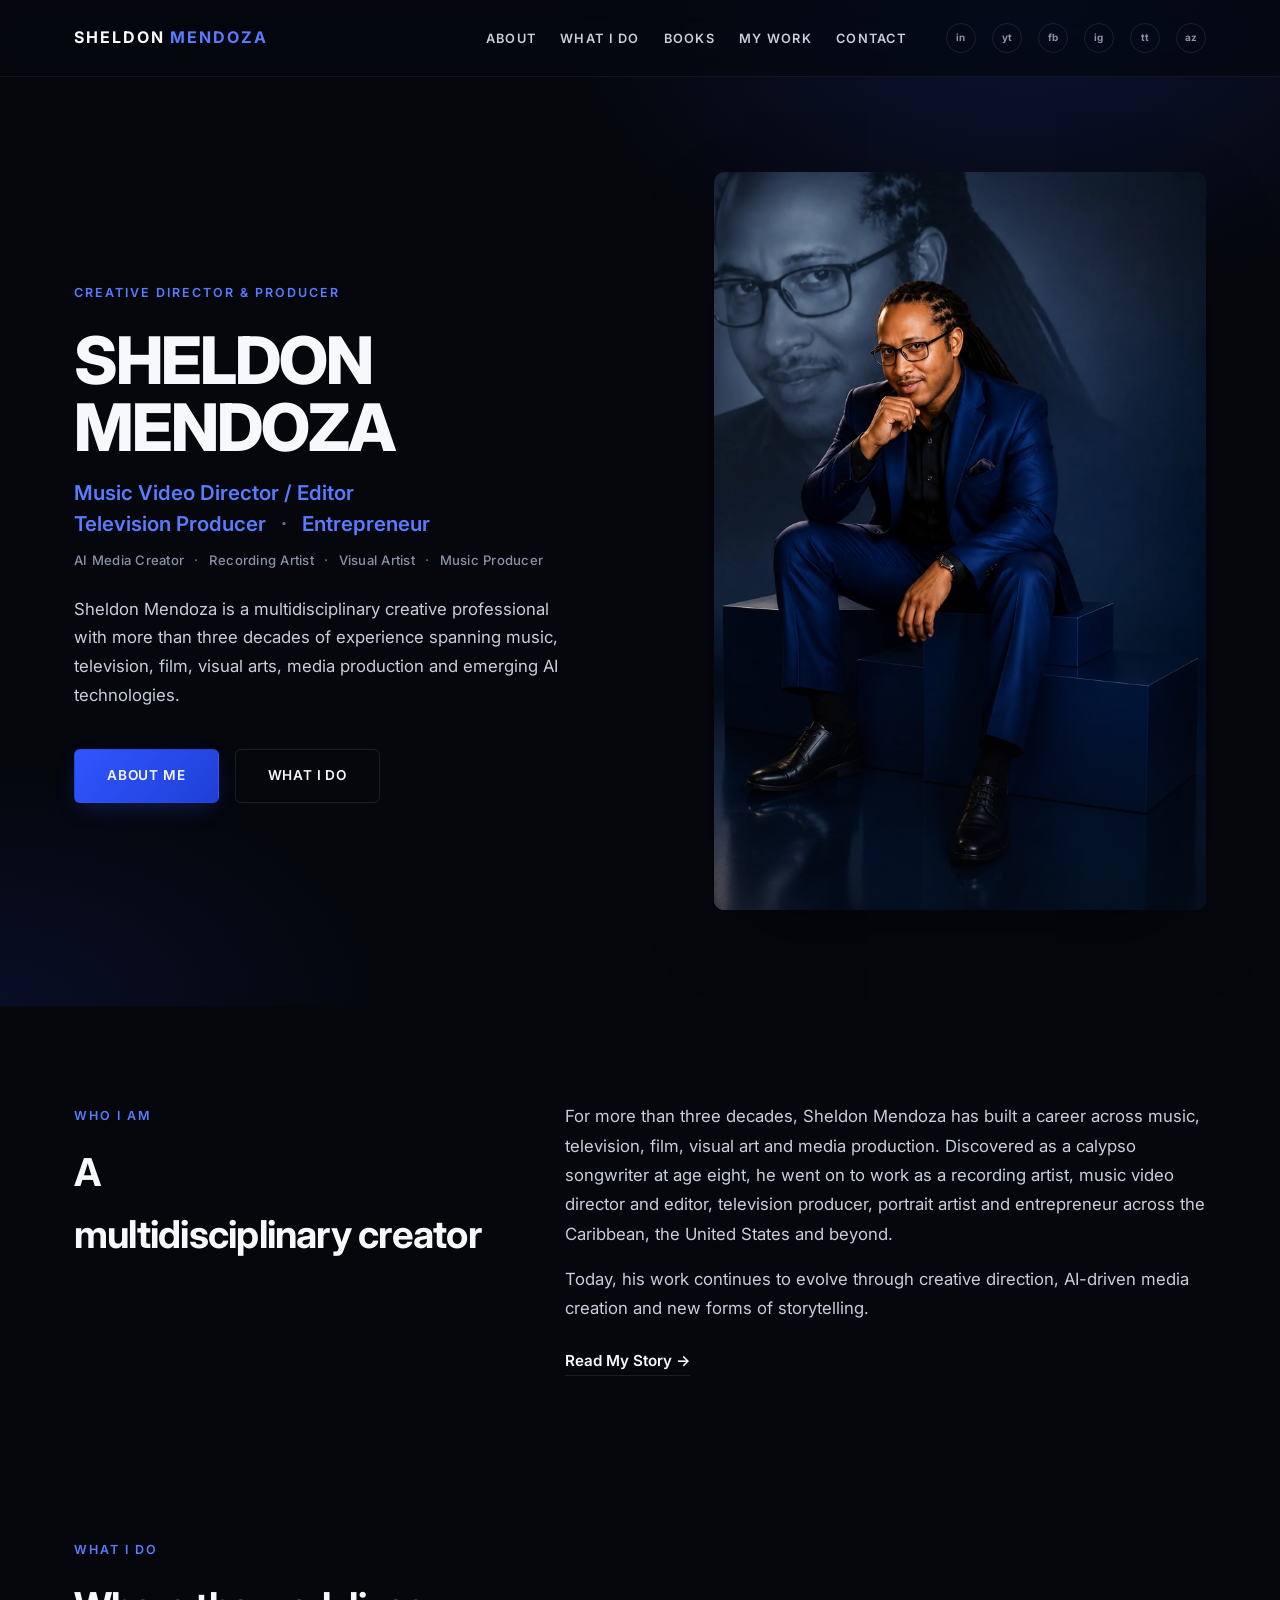
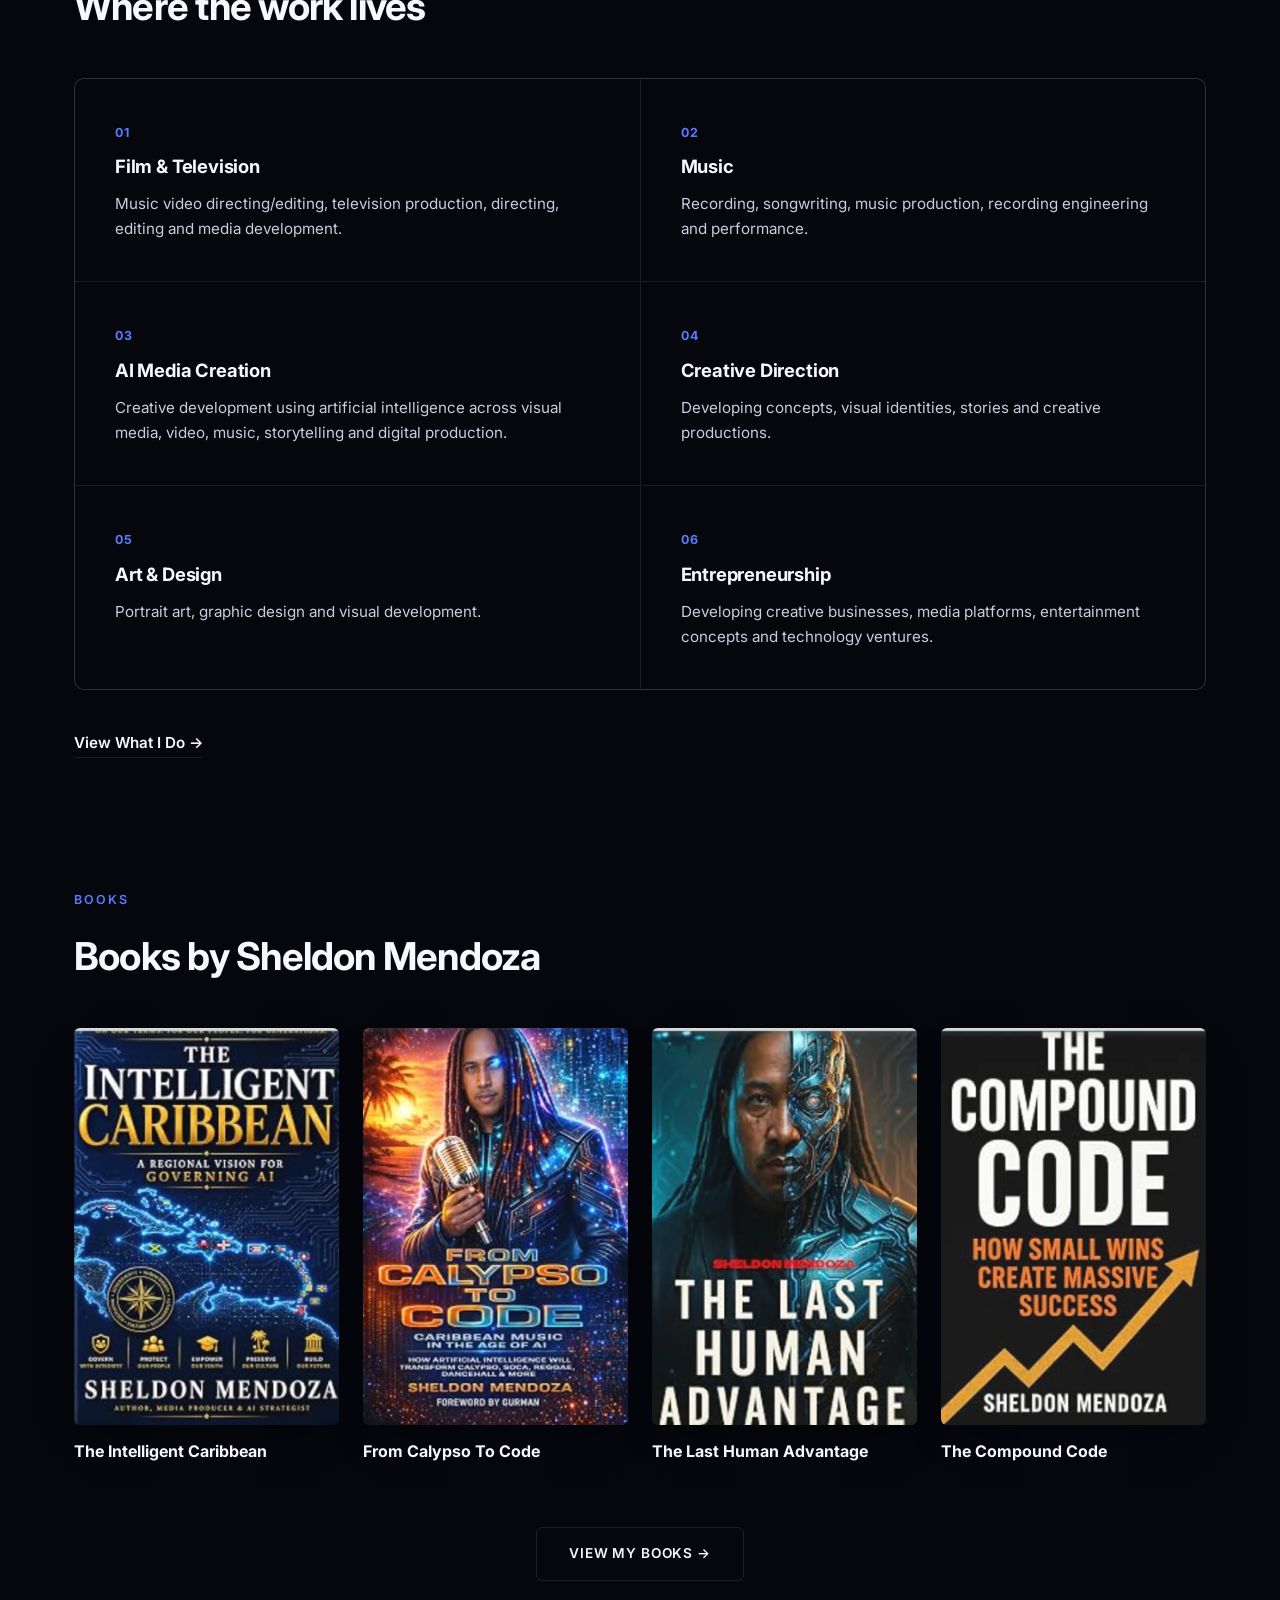
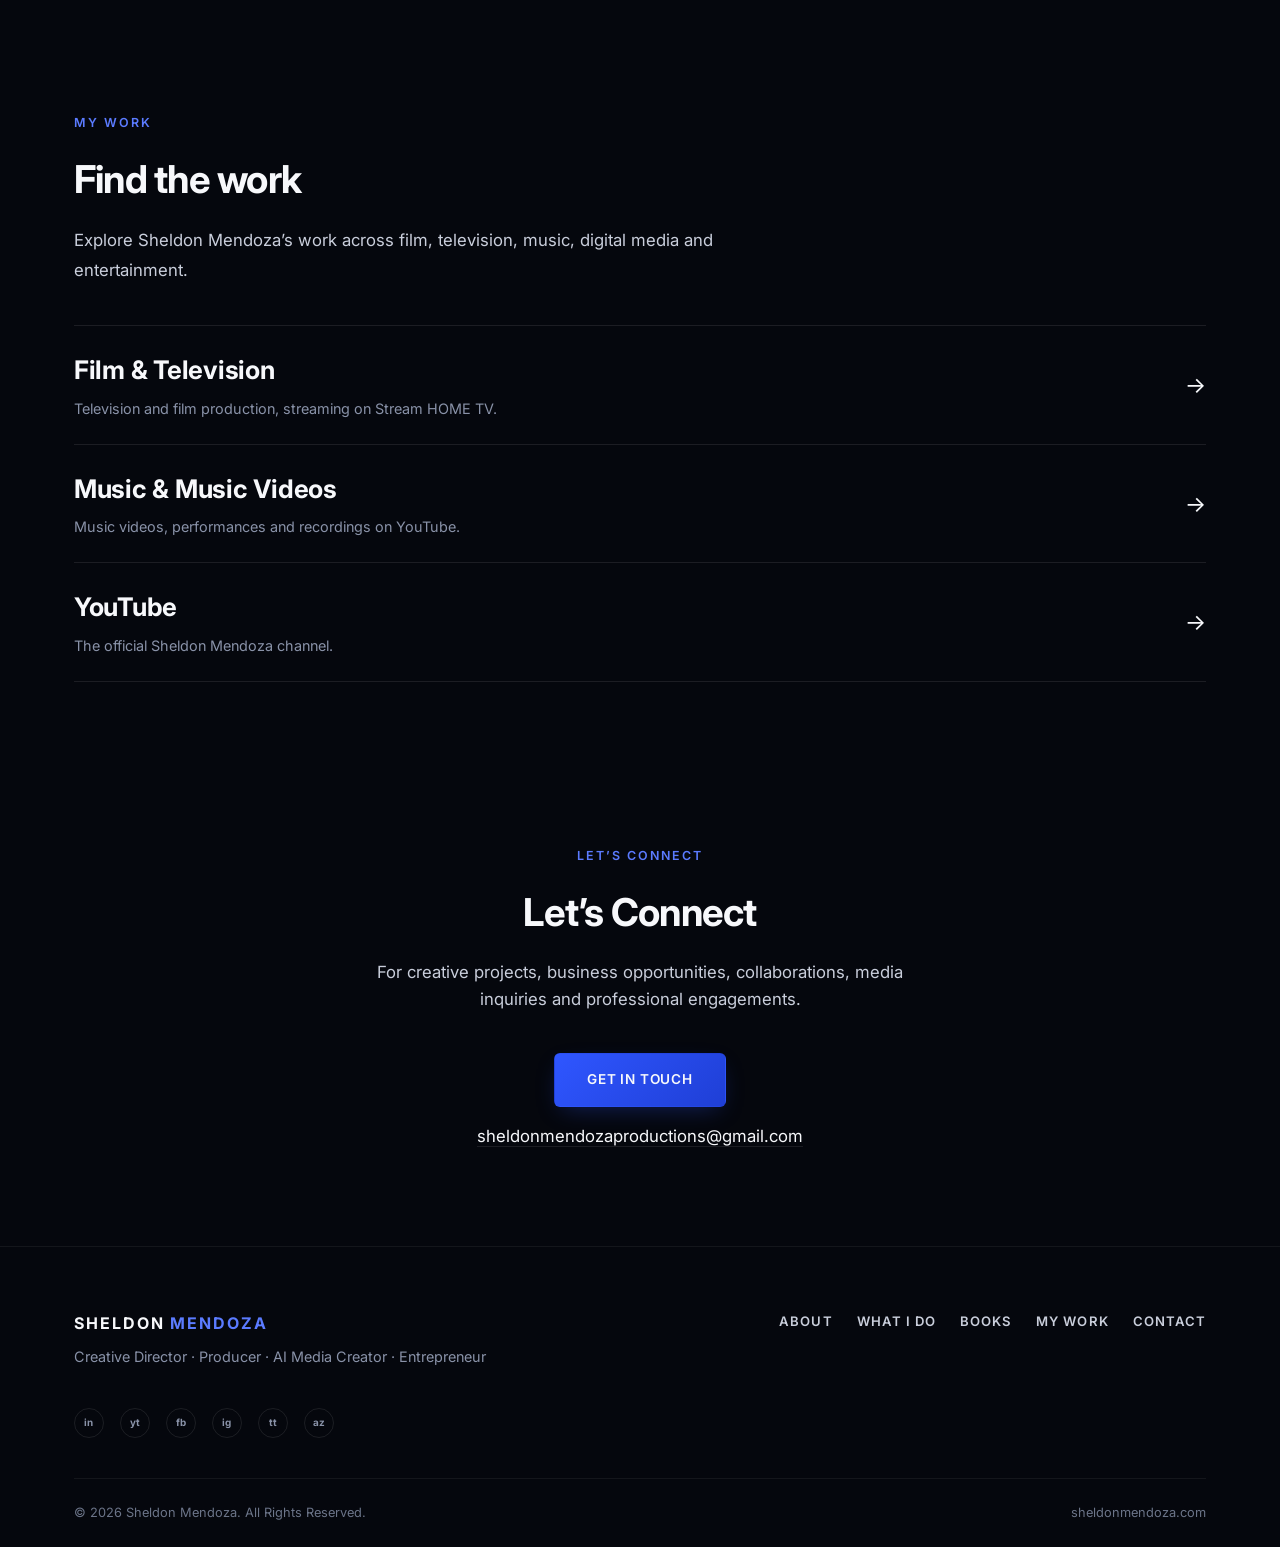
==== index.html @ 184505f9 "Add files via upload" ====
<!DOCTYPE html>
<html lang="en">
<head>
<meta charset="UTF-8">
<meta name="viewport" content="width=device-width, initial-scale=1.0">
<title>Sheldon Mendoza | Creative Director, Producer & AI Media Creator</title>
<meta name="description" content="Sheldon Mendoza is a Trinidadian creative director, producer, music video director/editor, television producer, recording artist, visual artist, entrepreneur and AI media creator.">
<link rel="canonical" href="https://sheldonmendoza.com/">

<!-- Open Graph -->
<meta property="og:type" content="website">
<meta property="og:site_name" content="Sheldon Mendoza">
<meta property="og:title" content="Sheldon Mendoza | Creative Director, Producer & AI Media Creator">
<meta property="og:description" content="Sheldon Mendoza is a Trinidadian creative director, producer, music video director/editor, television producer, recording artist, visual artist, entrepreneur and AI media creator.">
<meta property="og:url" content="https://sheldonmendoza.com/">
<meta property="og:image" content="https://sheldonmendoza.com/images/social-share.jpg">
<meta property="og:image:width" content="1200">
<meta property="og:image:height" content="630">

<!-- Twitter -->
<meta name="twitter:card" content="summary_large_image">
<meta name="twitter:title" content="Sheldon Mendoza | Creative Director, Producer & AI Media Creator">
<meta name="twitter:description" content="Sheldon Mendoza is a Trinidadian creative director, producer, music video director/editor, television producer, recording artist, visual artist, entrepreneur and AI media creator.">
<meta name="twitter:image" content="https://sheldonmendoza.com/images/social-share.jpg">

<!-- Icons -->
<link rel="icon" href="/favicon.ico" sizes="any">
<link rel="icon" type="image/png" sizes="32x32" href="/images/favicon-32.png">
<link rel="icon" type="image/png" sizes="16x16" href="/images/favicon-16.png">
<link rel="apple-touch-icon" sizes="180x180" href="/images/apple-touch-icon.png">
<link rel="manifest" href="/site.webmanifest">
<meta name="theme-color" content="#05070d">

<!-- Fonts -->
<link rel="preconnect" href="https://fonts.googleapis.com">
<link rel="preconnect" href="https://fonts.gstatic.com" crossorigin>
<link href="https://fonts.googleapis.com/css2?family=Inter:wght@400;500;600;700;800&display=swap" rel="stylesheet">

<link rel="stylesheet" href="/css/styles.css">
</head>
<body>

  <a href="#main" class="skip-link">Skip to content</a>
  <header class="site-header">
    <div class="container">
      <a href="/" class="brand">SHELDON <span>MENDOZA</span></a>
      <nav class="main-nav" id="primary-nav" aria-label="Primary">
        <ul class="nav-links"><li><a href="/about/">About</a></li><li><a href="/what-i-do/">What I Do</a></li><li><a href="/books/">Books</a></li><li><a href="/my-work/">My Work</a></li><li><a href="/contact/">Contact</a></li></ul>
        <div class="nav-social" aria-label="Social links"><a href="https://www.linkedin.com/in/sheldon-mendoza-5367085/" class="icon-badge" target="_blank" rel="noopener noreferrer" aria-label="LinkedIn (opens in new tab)">in</a><a href="https://www.youtube.com/sheldonmendoza" class="icon-badge" target="_blank" rel="noopener noreferrer" aria-label="YouTube (opens in new tab)">yt</a><a href="https://www.facebook.com/sheldonmendoza" class="icon-badge" target="_blank" rel="noopener noreferrer" aria-label="Facebook (opens in new tab)">fb</a><a href="https://www.instagram.com/sheldon_mendoza" class="icon-badge" target="_blank" rel="noopener noreferrer" aria-label="Instagram (opens in new tab)">ig</a><a href="https://www.tiktok.com/@1sheldonmendoza" class="icon-badge" target="_blank" rel="noopener noreferrer" aria-label="TikTok (opens in new tab)">tt</a><a href="https://www.amazon.com/author/sheldonmendoza" class="icon-badge" target="_blank" rel="noopener noreferrer" aria-label="Amazon Author Page (opens in new tab)">az</a></div>
      </nav>
      <button class="nav-toggle" aria-label="Toggle menu" aria-expanded="false" aria-controls="primary-nav">
        <span class="bar"></span>
      </button>
    </div>
  </header>

  <main id="main">

    <!-- HERO -->
    <section class="hero">
      <div class="container">
        <div class="hero-copy">
          <span class="section-label">Creative Director &amp; Producer</span>
          <h1 class="hero-name">SHELDON MENDOZA</h1>
          <p class="hero-titles">
            Music Video Director / Editor<br>
            Television Producer <span class="divider-dot">&middot;</span> Entrepreneur
          </p>
          <p class="hero-disciplines">
            AI Media Creator <span class="divider-dot">&middot;</span> Recording Artist <span class="divider-dot">&middot;</span> Visual Artist <span class="divider-dot">&middot;</span> Music Producer
          </p>
          <p class="hero-intro">
            Sheldon Mendoza is a multidisciplinary creative professional with more than three
            decades of experience spanning music, television, film, visual arts, media
            production and emerging AI technologies.
          </p>
          <div class="hero-actions">
            <a href="/about/" class="btn btn-primary">About Me</a>
            <a href="/what-i-do/" class="btn btn-outline">What I Do</a>
          </div>
        </div>
        <div class="hero-portrait">
          <picture>
            <source media="(max-width: 640px)" srcset="/images/hero-mobile.webp" type="image/webp">
            <source media="(max-width: 640px)" srcset="/images/hero-mobile.jpg">
            <source srcset="/images/hero.webp 1000w, /images/hero@2x.webp 1400w" type="image/webp">
            <img
              src="/images/hero.jpg"
              srcset="/images/hero.jpg 1000w, /images/hero@2x.jpg 1400w"
              sizes="(max-width: 980px) 90vw, 45vw"
              alt="Portrait of Sheldon Mendoza in a royal blue suit"
              width="1000" height="1500"
              fetchpriority="high"
            >
          </picture>
        </div>
      </div>
    </section>

    <!-- WHO I AM -->
    <section class="section split-section reveal">
      <div class="container">
        <div class="split-heading">
          <span class="section-label">Who I Am</span>
          <h2 class="section-title">A multidisciplinary&nbsp;creator</h2>
        </div>
        <div class="split-body">
          <p>
            For more than three decades, Sheldon Mendoza has built a career across music,
            television, film, visual art and media production. Discovered as a calypso
            songwriter at age
            eight, he went on to work as a recording artist, music video director and editor,
            television producer, portrait artist and entrepreneur across the Caribbean, the
            United States and beyond.
          </p>
          <p>
            Today, his work continues to evolve through creative direction, AI-driven media
            creation and new forms of storytelling.
          </p>
          <div class="cta-row">
            <a href="/about/" class="text-link">Read My Story &rarr;</a>
          </div>
        </div>
      </div>
    </section>

    <!-- WHAT I DO -->
    <section class="section section--tight reveal">
      <div class="container">
        <span class="section-label">What I Do</span>
        <h2 class="section-title">Where the work lives</h2>
        <div class="discipline-grid">
          <div class="discipline">
            <span class="discipline-index">01</span>
            <h3>Film &amp; Television</h3>
            <p>Music video directing/editing, television production, directing, editing and media development.</p>
          </div>
          <div class="discipline">
            <span class="discipline-index">02</span>
            <h3>Music</h3>
            <p>Recording, songwriting, music production, recording engineering and performance.</p>
          </div>
          <div class="discipline">
            <span class="discipline-index">03</span>
            <h3>AI Media Creation</h3>
            <p>Creative development using artificial intelligence across visual media, video, music, storytelling and digital production.</p>
          </div>
          <div class="discipline">
            <span class="discipline-index">04</span>
            <h3>Creative Direction</h3>
            <p>Developing concepts, visual identities, stories and creative productions.</p>
          </div>
          <div class="discipline">
            <span class="discipline-index">05</span>
            <h3>Art &amp; Design</h3>
            <p>Portrait art, graphic design and visual development.</p>
          </div>
          <div class="discipline">
            <span class="discipline-index">06</span>
            <h3>Entrepreneurship</h3>
            <p>Developing creative businesses, media platforms, entertainment concepts and technology ventures.</p>
          </div>
        </div>
        <div class="section-cta">
          <a href="/what-i-do/" class="text-link">View What I Do &rarr;</a>
        </div>
      </div>
    </section>

    <!-- BOOKS -->
    <section class="section section--tight reveal">
      <div class="container">
        <span class="section-label">Books</span>
        <h2 class="section-title">Books by Sheldon Mendoza</h2>
        <div class="books-grid">
          <div class="book-card">
            <a href="https://www.amazon.com/author/sheldonmendoza" target="_blank" rel="noopener noreferrer" class="book-cover">
              <img
                src="/images/books/intelligent-caribbean.jpg"
                srcset="/images/books/intelligent-caribbean.webp"
                alt="Cover of The Intelligent Caribbean: A Regional Vision for Governing AI by Sheldon Mendoza"
                width="640" height="925" loading="lazy"
              >
            </a>
            <h3>The Intelligent Caribbean</h3>
          </div>
          <div class="book-card">
            <a href="https://www.amazon.com/author/sheldonmendoza" target="_blank" rel="noopener noreferrer" class="book-cover">
              <img
                src="/images/books/calypso-to-code.jpg"
                srcset="/images/books/calypso-to-code.webp"
                alt="Cover of From Calypso To Code: Caribbean Music In The Age Of AI by Sheldon Mendoza"
                width="640" height="925" loading="lazy"
              >
            </a>
            <h3>From Calypso To Code</h3>
          </div>
          <div class="book-card">
            <a href="https://www.amazon.com/author/sheldonmendoza" target="_blank" rel="noopener noreferrer" class="book-cover">
              <img
                src="/images/books/last-human-advantage.jpg"
                srcset="/images/books/last-human-advantage.webp"
                alt="Cover of The Last Human Advantage: Thriving in the AI World by Sheldon Mendoza"
                width="640" height="925" loading="lazy"
              >
            </a>
            <h3>The Last Human Advantage</h3>
          </div>
          <div class="book-card">
            <a href="https://www.amazon.com/author/sheldonmendoza" target="_blank" rel="noopener noreferrer" class="book-cover">
              <img
                src="/images/books/compound-code.jpg"
                srcset="/images/books/compound-code.webp"
                alt="Cover of The Compound Code: How Small Actions Create Unstoppable Momentum by Sheldon Mendoza"
                width="640" height="925" loading="lazy"
              >
            </a>
            <h3>The Compound Code</h3>
          </div>
        </div>
        <div class="books-cta">
          <a href="/books/" class="btn btn-outline">View My Books &rarr;</a>
        </div>
      </div>
    </section>

    <!-- MY WORK -->
    <section class="section section--tight reveal">
      <div class="container">
        <span class="section-label">My Work</span>
        <h2 class="section-title">Find the work</h2>
        <p class="split-body" style="margin-top: var(--space-2); max-width: 60ch; color: var(--white-dim); font-size: 1.05rem; line-height: 1.75;">
          Explore Sheldon Mendoza&rsquo;s work across film, television, music, digital media and entertainment.
        </p>
        <div class="work-links">
          <a class="work-link" href="https://www.streamhometv.com" target="_blank" rel="noopener noreferrer">
            <span>
              <span class="label">Film &amp; Television</span>
              <span class="desc">Television and film production, streaming on Stream HOME TV.</span>
            </span>
            <span class="arrow" aria-hidden="true">&rarr;</span>
          </a>
          <a class="work-link" href="https://www.youtube.com/sheldonmendoza" target="_blank" rel="noopener noreferrer">
            <span>
              <span class="label">Music &amp; Music Videos</span>
              <span class="desc">Music videos, performances and recordings on YouTube.</span>
            </span>
            <span class="arrow" aria-hidden="true">&rarr;</span>
          </a>
          <a class="work-link" href="https://www.youtube.com/sheldonmendoza" target="_blank" rel="noopener noreferrer">
            <span>
              <span class="label">YouTube</span>
              <span class="desc">The official Sheldon Mendoza channel.</span>
            </span>
            <span class="arrow" aria-hidden="true">&rarr;</span>
          </a>
        </div>
      </div>
    </section>

    <!-- CONTACT -->
    <section class="section contact-section reveal">
      <div class="container">
        <span class="section-label">Let&rsquo;s Connect</span>
        <h2 class="section-title">Let&rsquo;s Connect</h2>
        <p>
          For creative projects, business opportunities, collaborations, media inquiries and
          professional engagements.
        </p>
        <div class="hero-actions">
          <a href="/contact/" class="btn btn-primary">Get In Touch</a>
        </div>
        <p class="contact-email">
          <a href="mailto:sheldonmendozaproductions@gmail.com">sheldonmendozaproductions@gmail.com</a>
        </p>
      </div>
    </section>

  </main>

  <footer class="site-footer">
    <div class="container">
      <div class="footer-top">
        <div class="footer-brand">
          <a href="/" class="brand">SHELDON <span>MENDOZA</span></a>
          <p class="tagline">Creative Director &middot; Producer &middot; AI Media Creator &middot; Entrepreneur</p>
        </div>
        <nav class="footer-nav" aria-label="Footer">
          <a href="/about/">About</a><a href="/what-i-do/">What I Do</a><a href="/books/">Books</a><a href="/my-work/">My Work</a><a href="/contact/">Contact</a>
        </nav>
        <div class="footer-social" aria-label="Social links"><a href="https://www.linkedin.com/in/sheldon-mendoza-5367085/" class="icon-badge" target="_blank" rel="noopener noreferrer" aria-label="LinkedIn (opens in new tab)">in</a><a href="https://www.youtube.com/sheldonmendoza" class="icon-badge" target="_blank" rel="noopener noreferrer" aria-label="YouTube (opens in new tab)">yt</a><a href="https://www.facebook.com/sheldonmendoza" class="icon-badge" target="_blank" rel="noopener noreferrer" aria-label="Facebook (opens in new tab)">fb</a><a href="https://www.instagram.com/sheldon_mendoza" class="icon-badge" target="_blank" rel="noopener noreferrer" aria-label="Instagram (opens in new tab)">ig</a><a href="https://www.tiktok.com/@1sheldonmendoza" class="icon-badge" target="_blank" rel="noopener noreferrer" aria-label="TikTok (opens in new tab)">tt</a><a href="https://www.amazon.com/author/sheldonmendoza" class="icon-badge" target="_blank" rel="noopener noreferrer" aria-label="Amazon Author Page (opens in new tab)">az</a></div>
      </div>
      <div class="footer-bottom">
        <p>&copy; 2026 Sheldon Mendoza. All Rights Reserved.</p>
        <p>sheldonmendoza.com</p>
      </div>
    </div>
  </footer>
  <script src="/js/main.js" defer></script>

</body>
</html>
---- css/styles.css ----
/* =========================================================================
   Sheldon Mendoza — Personal Corporate Site
   Design system: deep navy / royal blue / black / white, editorial type
   ========================================================================= */

:root {
  /* Palette */
  --navy-950: #05070d;
  --navy-900: #070b16;
  --navy-800: #0b1120;
  --navy-700: #10182c;
  --navy-600: #182238;
  --blue-600: #1f3fd6;
  --blue-500: #2f56ff;
  --blue-400: #5b7bff;
  --blue-glow: rgba(47, 86, 255, 0.35);
  --white: #f7f8fb;
  --white-dim: #c9cedb;
  --gray-400: #8992a8;
  --gray-500: #6b7488;
  --gray-700: #3a4256;
  --black: #000000;
  --border-soft: rgba(255, 255, 255, 0.09);
  --border-softer: rgba(255, 255, 255, 0.06);

  /* Type */
  --font-sans: "Inter", -apple-system, BlinkMacSystemFont, "Segoe UI", Helvetica, Arial, sans-serif;

  /* Spacing scale */
  --space-1: 0.5rem;
  --space-2: 1rem;
  --space-3: 1.5rem;
  --space-4: 2.5rem;
  --space-5: 4rem;
  --space-6: 6rem;
  --space-7: 9rem;

  /* Layout */
  --container-max: 1180px;
  --radius-sm: 6px;
  --radius-md: 10px;
  --ease: cubic-bezier(0.16, 1, 0.3, 1);
}

/* ---------- Reset ---------- */
*,
*::before,
*::after {
  box-sizing: border-box;
}

html {
  scroll-behavior: smooth;
}

body {
  margin: 0;
  background: var(--navy-950);
  color: var(--white);
  font-family: var(--font-sans);
  font-size: 16px;
  line-height: 1.6;
  -webkit-font-smoothing: antialiased;
  -moz-osx-font-smoothing: grayscale;
}

img {
  max-width: 100%;
  display: block;
}

a {
  color: inherit;
  text-decoration: none;
}

ul {
  margin: 0;
  padding: 0;
  list-style: none;
}

h1, h2, h3, h4, p {
  margin: 0;
}

button {
  font-family: inherit;
}

::selection {
  background: var(--blue-500);
  color: var(--white);
}

/* Respect reduced motion */
@media (prefers-reduced-motion: reduce) {
  html { scroll-behavior: auto; }
  *, *::before, *::after {
    animation-duration: 0.001ms !important;
    animation-iteration-count: 1 !important;
    transition-duration: 0.001ms !important;
  }
}

/* ---------- Accessibility ---------- */
.skip-link {
  position: absolute;
  left: -9999px;
  top: 0;
  background: var(--blue-500);
  color: var(--white);
  padding: 0.75rem 1.25rem;
  z-index: 1000;
  border-radius: var(--radius-sm);
}

.skip-link:focus {
  left: var(--space-2);
  top: var(--space-2);
}

a:focus-visible,
button:focus-visible,
input:focus-visible,
textarea:focus-visible {
  outline: 2px solid var(--blue-400);
  outline-offset: 3px;
  border-radius: 4px;
}

.visually-hidden {
  position: absolute;
  width: 1px;
  height: 1px;
  overflow: hidden;
  clip: rect(0 0 0 0);
  white-space: nowrap;
}

/* ---------- Layout helpers ---------- */
.container {
  width: 100%;
  max-width: var(--container-max);
  margin: 0 auto;
  padding: 0 var(--space-3);
}

.section {
  padding: var(--space-6) 0;
}

.section--tight {
  padding: var(--space-5) 0;
}

.section-label {
  display: inline-block;
  font-size: 0.78rem;
  font-weight: 600;
  letter-spacing: 0.16em;
  text-transform: uppercase;
  color: var(--blue-400);
  margin-bottom: var(--space-2);
}

.section-title {
  font-size: clamp(1.75rem, 3vw, 2.5rem);
  font-weight: 700;
  letter-spacing: -0.02em;
  color: var(--white);
}

.eyebrow-divider {
  display: flex;
  align-items: center;
  gap: var(--space-2);
}

.eyebrow-divider::after {
  content: "";
  flex: 1;
  height: 1px;
  background: var(--border-soft);
}

/* ---------- Buttons ---------- */
.btn {
  display: inline-flex;
  align-items: center;
  justify-content: center;
  gap: 0.5rem;
  padding: 0.95rem 2rem;
  font-size: 0.85rem;
  font-weight: 600;
  letter-spacing: 0.06em;
  text-transform: uppercase;
  border-radius: var(--radius-sm);
  border: 1px solid transparent;
  cursor: pointer;
  transition: transform 0.35s var(--ease), background 0.3s var(--ease), border-color 0.3s var(--ease), box-shadow 0.3s var(--ease), color 0.3s var(--ease);
  white-space: nowrap;
}

.btn-primary {
  background: linear-gradient(135deg, var(--blue-500), var(--blue-600));
  color: var(--white);
  box-shadow: 0 8px 24px -8px var(--blue-glow);
}

.btn-primary:hover {
  transform: translateY(-2px);
  box-shadow: 0 12px 32px -8px var(--blue-glow);
}

.btn-outline {
  background: transparent;
  color: var(--white);
  border-color: var(--border-soft);
}

.btn-outline:hover {
  border-color: var(--blue-400);
  background: rgba(47, 86, 255, 0.08);
  transform: translateY(-2px);
}

.text-link {
  display: inline-flex;
  align-items: center;
  gap: 0.4em;
  font-weight: 600;
  font-size: 0.95rem;
  color: var(--white);
  border-bottom: 1px solid var(--border-soft);
  padding-bottom: 2px;
  transition: color 0.25s var(--ease), border-color 0.25s var(--ease), gap 0.25s var(--ease);
}

.text-link:hover {
  color: var(--blue-400);
  border-color: var(--blue-400);
  gap: 0.65em;
}

.hero-actions,
.button-row {
  display: flex;
  flex-wrap: wrap;
  gap: var(--space-2);
}

/* ---------- Header / Nav ---------- */
.site-header {
  position: fixed;
  top: 0;
  left: 0;
  right: 0;
  z-index: 500;
  background: rgba(5, 7, 13, 0.72);
  backdrop-filter: blur(14px) saturate(140%);
  -webkit-backdrop-filter: blur(14px) saturate(140%);
  border-bottom: 1px solid var(--border-softer);
}

.site-header .container {
  display: flex;
  align-items: center;
  justify-content: space-between;
  height: 76px;
}

.brand {
  font-size: 1rem;
  font-weight: 700;
  letter-spacing: 0.12em;
  text-transform: uppercase;
  color: var(--white);
}

.brand span {
  color: var(--blue-400);
}

.main-nav {
  display: flex;
  align-items: center;
  gap: var(--space-4);
}

.nav-links {
  display: flex;
  gap: var(--space-3);
}

.nav-links a {
  font-size: 0.8rem;
  font-weight: 600;
  letter-spacing: 0.1em;
  text-transform: uppercase;
  color: var(--white-dim);
  position: relative;
  padding: 0.4rem 0;
  transition: color 0.25s var(--ease);
}

.nav-links a::after {
  content: "";
  position: absolute;
  left: 0;
  bottom: -2px;
  width: 0;
  height: 1px;
  background: var(--blue-400);
  transition: width 0.3s var(--ease);
}

.nav-links a:hover,
.nav-links a[aria-current="page"] {
  color: var(--white);
}

.nav-links a:hover::after,
.nav-links a[aria-current="page"]::after {
  width: 100%;
}

.nav-social {
  display: flex;
  align-items: center;
  gap: var(--space-2);
}

.nav-social a {
  color: var(--gray-400);
  transition: color 0.25s var(--ease);
}

.nav-social a:hover {
  color: var(--blue-400);
}

.nav-social svg {
  width: 16px;
  height: 16px;
  display: block;
}

/* Monogram social badges (used in header + footer) */
.icon-badge {
  display: inline-flex;
  align-items: center;
  justify-content: center;
  width: 30px;
  height: 30px;
  border: 1px solid var(--border-soft);
  border-radius: 999px;
  font-size: 0.62rem;
  font-weight: 700;
  letter-spacing: 0.02em;
  color: var(--gray-400);
  transition: color 0.25s var(--ease), border-color 0.25s var(--ease), background 0.25s var(--ease);
}

.icon-badge:hover {
  color: var(--white);
  border-color: var(--blue-400);
  background: rgba(47, 86, 255, 0.1);
}

.nav-toggle {
  display: none;
  background: none;
  border: none;
  color: var(--white);
  width: 40px;
  height: 40px;
  align-items: center;
  justify-content: center;
  cursor: pointer;
}

.nav-toggle .bar {
  display: block;
  width: 22px;
  height: 2px;
  background: var(--white);
  position: relative;
  transition: background 0.2s var(--ease);
}

.nav-toggle .bar::before,
.nav-toggle .bar::after {
  content: "";
  position: absolute;
  left: 0;
  width: 22px;
  height: 2px;
  background: var(--white);
  transition: transform 0.3s var(--ease), top 0.3s var(--ease);
}

.nav-toggle .bar::before { top: -7px; }
.nav-toggle .bar::after { top: 7px; }

.nav-toggle[aria-expanded="true"] .bar {
  background: transparent;
}

.nav-toggle[aria-expanded="true"] .bar::before {
  top: 0;
  transform: rotate(45deg);
}

.nav-toggle[aria-expanded="true"] .bar::after {
  top: 0;
  transform: rotate(-45deg);
}

/* ---------- Hero ---------- */
.hero {
  position: relative;
  padding-top: calc(76px + var(--space-6));
  padding-bottom: var(--space-6);
  overflow: hidden;
}

.hero::before {
  content: "";
  position: absolute;
  inset: 0;
  background:
    radial-gradient(ellipse 60% 50% at 80% 0%, rgba(47, 86, 255, 0.16), transparent 60%),
    radial-gradient(ellipse 50% 40% at 0% 100%, rgba(31, 63, 214, 0.12), transparent 60%);
  pointer-events: none;
  z-index: 0;
}

.hero .container {
  position: relative;
  z-index: 1;
  display: grid;
  grid-template-columns: 1.05fr 0.95fr;
  gap: var(--space-6);
  align-items: center;
}

.hero-copy .section-label {
  margin-bottom: var(--space-3);
}

.hero-name {
  font-size: clamp(2.4rem, 5.2vw, 4.1rem);
  font-weight: 800;
  letter-spacing: -0.03em;
  line-height: 1.03;
  color: var(--white);
}

.hero-titles {
  margin-top: var(--space-2);
  font-size: clamp(1.05rem, 1.6vw, 1.3rem);
  color: var(--blue-400);
  font-weight: 600;
  line-height: 1.5;
}

.hero-titles .divider-dot {
  color: var(--gray-500);
  margin: 0 0.5em;
}

.hero-disciplines {
  margin-top: 0.65rem;
  font-size: 0.82rem;
  font-weight: 500;
  letter-spacing: 0.02em;
  color: var(--gray-400);
  line-height: 1.6;
}

.hero-disciplines .divider-dot {
  color: var(--gray-500);
  margin: 0 0.45em;
}

.hero-intro {
  margin-top: var(--space-3);
  max-width: 46ch;
  font-size: 1.05rem;
  color: var(--white-dim);
  line-height: 1.7;
}

.hero-actions {
  margin-top: var(--space-4);
}

.hero-portrait {
  position: relative;
  border-radius: var(--radius-md);
  overflow: hidden;
  aspect-ratio: 2 / 3;
  background: var(--navy-800);
  box-shadow: 0 30px 80px -30px rgba(0, 0, 0, 0.7);
}

.hero-portrait img {
  width: 100%;
  height: 100%;
  object-fit: cover;
}

.hero-portrait::after {
  content: "";
  position: absolute;
  inset: 0;
  background: linear-gradient(180deg, transparent 60%, rgba(5, 7, 13, 0.55) 100%);
  pointer-events: none;
}

/* ---------- Who I Am / generic split section ---------- */
.split-section .container {
  display: grid;
  grid-template-columns: 0.4fr 0.6fr;
  gap: var(--space-5);
}

.split-section .split-body p + p {
  margin-top: var(--space-2);
}

.split-body p {
  color: var(--white-dim);
  font-size: 1.05rem;
  line-height: 1.75;
  max-width: 62ch;
}

.split-section .cta-row {
  margin-top: var(--space-3);
}

/* ---------- What I Do (home teaser + full page) ---------- */
.discipline-grid {
  margin-top: var(--space-4);
  display: grid;
  grid-template-columns: repeat(2, 1fr);
  gap: 1px;
  background: var(--border-soft);
  border: 1px solid var(--border-soft);
  border-radius: var(--radius-md);
  overflow: hidden;
}

.discipline {
  background: var(--navy-950);
  padding: var(--space-4);
  transition: background 0.3s var(--ease);
}

.discipline:hover {
  background: var(--navy-900);
}

.discipline-index {
  font-size: 0.78rem;
  font-weight: 700;
  letter-spacing: 0.1em;
  color: var(--blue-400);
}

.discipline h3 {
  margin-top: var(--space-1);
  font-size: 1.15rem;
  font-weight: 700;
  letter-spacing: -0.01em;
  color: var(--white);
}

.discipline p {
  margin-top: 0.6rem;
  color: var(--white-dim);
  font-size: 0.95rem;
  line-height: 1.65;
}

.section-cta {
  margin-top: var(--space-4);
}

/* ---------- Books ---------- */
.books-grid {
  margin-top: var(--space-4);
  display: grid;
  grid-template-columns: repeat(4, 1fr);
  gap: var(--space-3);
}

.book-card {
  display: flex;
  flex-direction: column;
}

.book-cover {
  border-radius: var(--radius-sm);
  overflow: hidden;
  aspect-ratio: 2 / 3;
  background: var(--navy-800);
  box-shadow: 0 18px 40px -18px rgba(0, 0, 0, 0.6);
  transition: transform 0.4s var(--ease), box-shadow 0.4s var(--ease);
}

.book-card:hover .book-cover {
  transform: translateY(-4px);
  box-shadow: 0 24px 50px -18px rgba(0, 0, 0, 0.7);
}

.book-cover img {
  width: 100%;
  height: 100%;
  object-fit: cover;
}

.book-card h3 {
  margin-top: var(--space-2);
  font-size: 1rem;
  font-weight: 700;
  color: var(--white);
  line-height: 1.35;
}

.book-card p {
  margin-top: 0.4rem;
  font-size: 0.88rem;
  color: var(--white-dim);
  line-height: 1.6;
}

.book-card .text-link {
  margin-top: var(--space-2);
  font-size: 0.85rem;
}

.books-cta {
  margin-top: var(--space-5);
  text-align: center;
}

/* ---------- My Work directory ---------- */
.work-links {
  margin-top: var(--space-4);
  border-top: 1px solid var(--border-soft);
}

.work-link {
  display: flex;
  align-items: center;
  justify-content: space-between;
  padding: var(--space-3) 0;
  border-bottom: 1px solid var(--border-soft);
  transition: padding-left 0.3s var(--ease), color 0.3s var(--ease);
}

.work-link:hover {
  padding-left: var(--space-2);
  color: var(--blue-400);
}

.work-link .label {
  font-size: clamp(1.1rem, 2.4vw, 1.6rem);
  font-weight: 700;
  letter-spacing: -0.01em;
}

.work-link .arrow {
  font-size: 1.4rem;
  transition: transform 0.3s var(--ease);
}

.work-link:hover .arrow {
  transform: translateX(6px);
}

.work-link .desc {
  display: block;
  margin-top: 0.35rem;
  font-size: 0.9rem;
  color: var(--gray-400);
  font-weight: 400;
}

/* ---------- Contact ---------- */
.contact-section {
  text-align: center;
  position: relative;
}

.contact-section .container {
  max-width: 720px;
}

.contact-section p {
  margin: var(--space-2) auto 0;
  color: var(--white-dim);
  font-size: 1.05rem;
  max-width: 52ch;
}

.contact-section .hero-actions {
  justify-content: center;
  margin-top: var(--space-4);
}

.contact-email {
  margin-top: var(--space-3);
  font-size: 0.95rem;
  color: var(--gray-400);
}

.contact-email a {
  color: var(--white);
  border-bottom: 1px solid var(--border-soft);
}

.contact-email a:hover {
  color: var(--blue-400);
  border-color: var(--blue-400);
}

/* Dedicated contact page */
.contact-page .contact-methods {
  margin-top: var(--space-5);
  display: grid;
  grid-template-columns: repeat(2, 1fr);
  gap: var(--space-3);
  text-align: left;
}

.contact-method {
  border: 1px solid var(--border-soft);
  border-radius: var(--radius-md);
  padding: var(--space-3);
}

.contact-method h3 {
  font-size: 0.78rem;
  font-weight: 700;
  letter-spacing: 0.12em;
  text-transform: uppercase;
  color: var(--blue-400);
}

.contact-method .value {
  display: block;
  margin-top: var(--space-1);
  font-size: 1.05rem;
  font-weight: 600;
  color: var(--white);
}

.contact-method .value:hover {
  color: var(--blue-400);
}

.social-grid {
  margin-top: var(--space-5);
  display: flex;
  flex-wrap: wrap;
  gap: var(--space-2);
  justify-content: center;
}

.social-pill {
  display: inline-flex;
  align-items: center;
  gap: 0.55rem;
  padding: 0.65rem 1.1rem;
  border: 1px solid var(--border-soft);
  border-radius: 999px;
  font-size: 0.85rem;
  font-weight: 600;
  color: var(--white-dim);
  transition: color 0.25s var(--ease), border-color 0.25s var(--ease);
}

.social-pill:hover {
  color: var(--white);
  border-color: var(--blue-400);
}

.social-pill svg {
  width: 15px;
  height: 15px;
}

/* ---------- Page hero (interior pages) ---------- */
.page-hero {
  padding-top: calc(76px + var(--space-5));
  padding-bottom: var(--space-4);
  border-bottom: 1px solid var(--border-softer);
}

.page-hero .section-label {
  margin-bottom: var(--space-2);
}

.page-hero h1 {
  font-size: clamp(2.1rem, 4.4vw, 3.2rem);
  font-weight: 800;
  letter-spacing: -0.02em;
}

.page-hero .lede {
  margin-top: var(--space-3);
  max-width: 58ch;
  color: var(--white-dim);
  font-size: 1.1rem;
  line-height: 1.7;
}

/* ---------- About page ---------- */
.about-layout {
  display: grid;
  grid-template-columns: 0.36fr 0.64fr;
  gap: var(--space-6);
  align-items: start;
}

.about-portrait {
  position: sticky;
  top: calc(76px + var(--space-3));
  border-radius: var(--radius-md);
  overflow: hidden;
  box-shadow: 0 30px 80px -30px rgba(0, 0, 0, 0.7);
}

.about-portrait img {
  width: 100%;
  display: block;
}

.bio-block {
  padding-bottom: var(--space-5);
  border-bottom: 1px solid var(--border-softer);
}

.bio-block:last-child {
  border-bottom: none;
  padding-bottom: 0;
}

.bio-block + .bio-block {
  margin-top: var(--space-5);
}

.bio-block h2 {
  font-size: 1.5rem;
  font-weight: 700;
  letter-spacing: -0.01em;
  color: var(--white);
}

.bio-block .kicker {
  display: block;
  font-size: 0.75rem;
  font-weight: 700;
  letter-spacing: 0.14em;
  text-transform: uppercase;
  color: var(--blue-400);
  margin-bottom: 0.5rem;
}

.bio-block p {
  margin-top: var(--space-2);
  color: var(--white-dim);
  font-size: 1.03rem;
  line-height: 1.8;
}

.bio-block p:first-of-type {
  margin-top: var(--space-3);
}

/* ---------- What I Do full page ---------- */
.services-list {
  margin-top: var(--space-5);
  display: grid;
  gap: 1px;
  background: var(--border-soft);
  border: 1px solid var(--border-soft);
  border-radius: var(--radius-md);
  overflow: hidden;
}

.service-row {
  background: var(--navy-950);
  padding: var(--space-4);
  display: grid;
  grid-template-columns: 90px 1fr;
  gap: var(--space-3);
  align-items: baseline;
  transition: background 0.3s var(--ease);
}

.service-row:hover {
  background: var(--navy-900);
}

.service-num {
  font-size: 1.4rem;
  font-weight: 800;
  color: var(--blue-600);
  letter-spacing: -0.02em;
}

.service-row h2 {
  font-size: 1.3rem;
  font-weight: 700;
  color: var(--white);
}

.service-row p {
  margin-top: 0.6rem;
  color: var(--white-dim);
  font-size: 1rem;
  line-height: 1.7;
  max-width: 60ch;
}

/* ---------- Footer ---------- */
.site-footer {
  border-top: 1px solid var(--border-softer);
  padding: var(--space-5) 0 var(--space-3);
}

.footer-top {
  display: flex;
  justify-content: space-between;
  align-items: flex-start;
  flex-wrap: wrap;
  gap: var(--space-4);
  padding-bottom: var(--space-4);
}

.footer-brand .brand {
  display: block;
}

.footer-brand .tagline {
  margin-top: var(--space-1);
  color: var(--gray-400);
  font-size: 0.9rem;
}

.footer-nav {
  display: flex;
  flex-wrap: wrap;
  gap: var(--space-3);
}

.footer-nav a {
  font-size: 0.82rem;
  font-weight: 600;
  letter-spacing: 0.08em;
  text-transform: uppercase;
  color: var(--white-dim);
  transition: color 0.25s var(--ease);
}

.footer-nav a:hover {
  color: var(--blue-400);
}

.footer-social {
  display: flex;
  gap: var(--space-2);
}

.footer-social a {
  color: var(--gray-400);
  transition: color 0.25s var(--ease);
}

.footer-social a:hover {
  color: var(--blue-400);
}

.footer-social svg {
  width: 16px;
  height: 16px;
}

.footer-bottom {
  display: flex;
  justify-content: space-between;
  align-items: center;
  flex-wrap: wrap;
  gap: var(--space-2);
  padding-top: var(--space-3);
  border-top: 1px solid var(--border-softer);
  font-size: 0.8rem;
  color: var(--gray-500);
}

/* ---------- Scroll reveal ---------- */
.reveal {
  opacity: 0;
  transform: translateY(16px);
  transition: opacity 0.7s var(--ease), transform 0.7s var(--ease);
}

.reveal.is-visible {
  opacity: 1;
  transform: translateY(0);
}

/* ---------- 404 ---------- */
.not-found {
  min-height: 100vh;
  display: flex;
  align-items: center;
  justify-content: center;
  text-align: center;
  padding: var(--space-6) var(--space-3);
}

.not-found .code {
  font-size: 5rem;
  font-weight: 800;
  color: var(--blue-500);
  line-height: 1;
}

.not-found p {
  margin-top: var(--space-2);
  color: var(--white-dim);
}

.not-found .btn {
  margin-top: var(--space-4);
}

/* ---------- Responsive ---------- */
@media (max-width: 980px) {
  .hero .container {
    grid-template-columns: 1fr;
    gap: var(--space-5);
  }

  .hero-portrait {
    max-width: 440px;
    margin: 0 auto;
    order: -1;
  }

  .split-section .container {
    grid-template-columns: 1fr;
    gap: var(--space-3);
  }

  .discipline-grid {
    grid-template-columns: 1fr;
  }

  .books-grid {
    grid-template-columns: repeat(2, 1fr);
  }

  .about-layout {
    grid-template-columns: 1fr;
  }

  .about-portrait {
    position: static;
    max-width: 420px;
    margin: 0 auto;
  }

  .service-row {
    grid-template-columns: 1fr;
    gap: var(--space-1);
  }

  .contact-page .contact-methods {
    grid-template-columns: 1fr;
  }
}

@media (max-width: 720px) {
  .main-nav {
    position: fixed;
    top: 76px;
    left: 0;
    right: 0;
    bottom: 0;
    background: var(--navy-950);
    flex-direction: column;
    align-items: flex-start;
    justify-content: flex-start;
    padding: var(--space-4) var(--space-3);
    gap: var(--space-4);
    transform: translateX(100%);
    transition: transform 0.4s var(--ease);
    overflow-y: auto;
  }

  .main-nav.is-open {
    transform: translateX(0);
  }

  .nav-links {
    flex-direction: column;
    gap: var(--space-3);
    width: 100%;
  }

  .nav-links a {
    font-size: 1.1rem;
    display: block;
  }

  .nav-toggle {
    display: inline-flex;
  }

  .books-grid {
    grid-template-columns: repeat(2, 1fr);
    gap: var(--space-2);
  }

  .footer-top {
    flex-direction: column;
  }

  .footer-bottom {
    flex-direction: column;
    align-items: flex-start;
  }
}

@media (max-width: 480px) {
  .books-grid {
    grid-template-columns: 1fr 1fr;
  }

  .section {
    padding: var(--space-5) 0;
  }
}
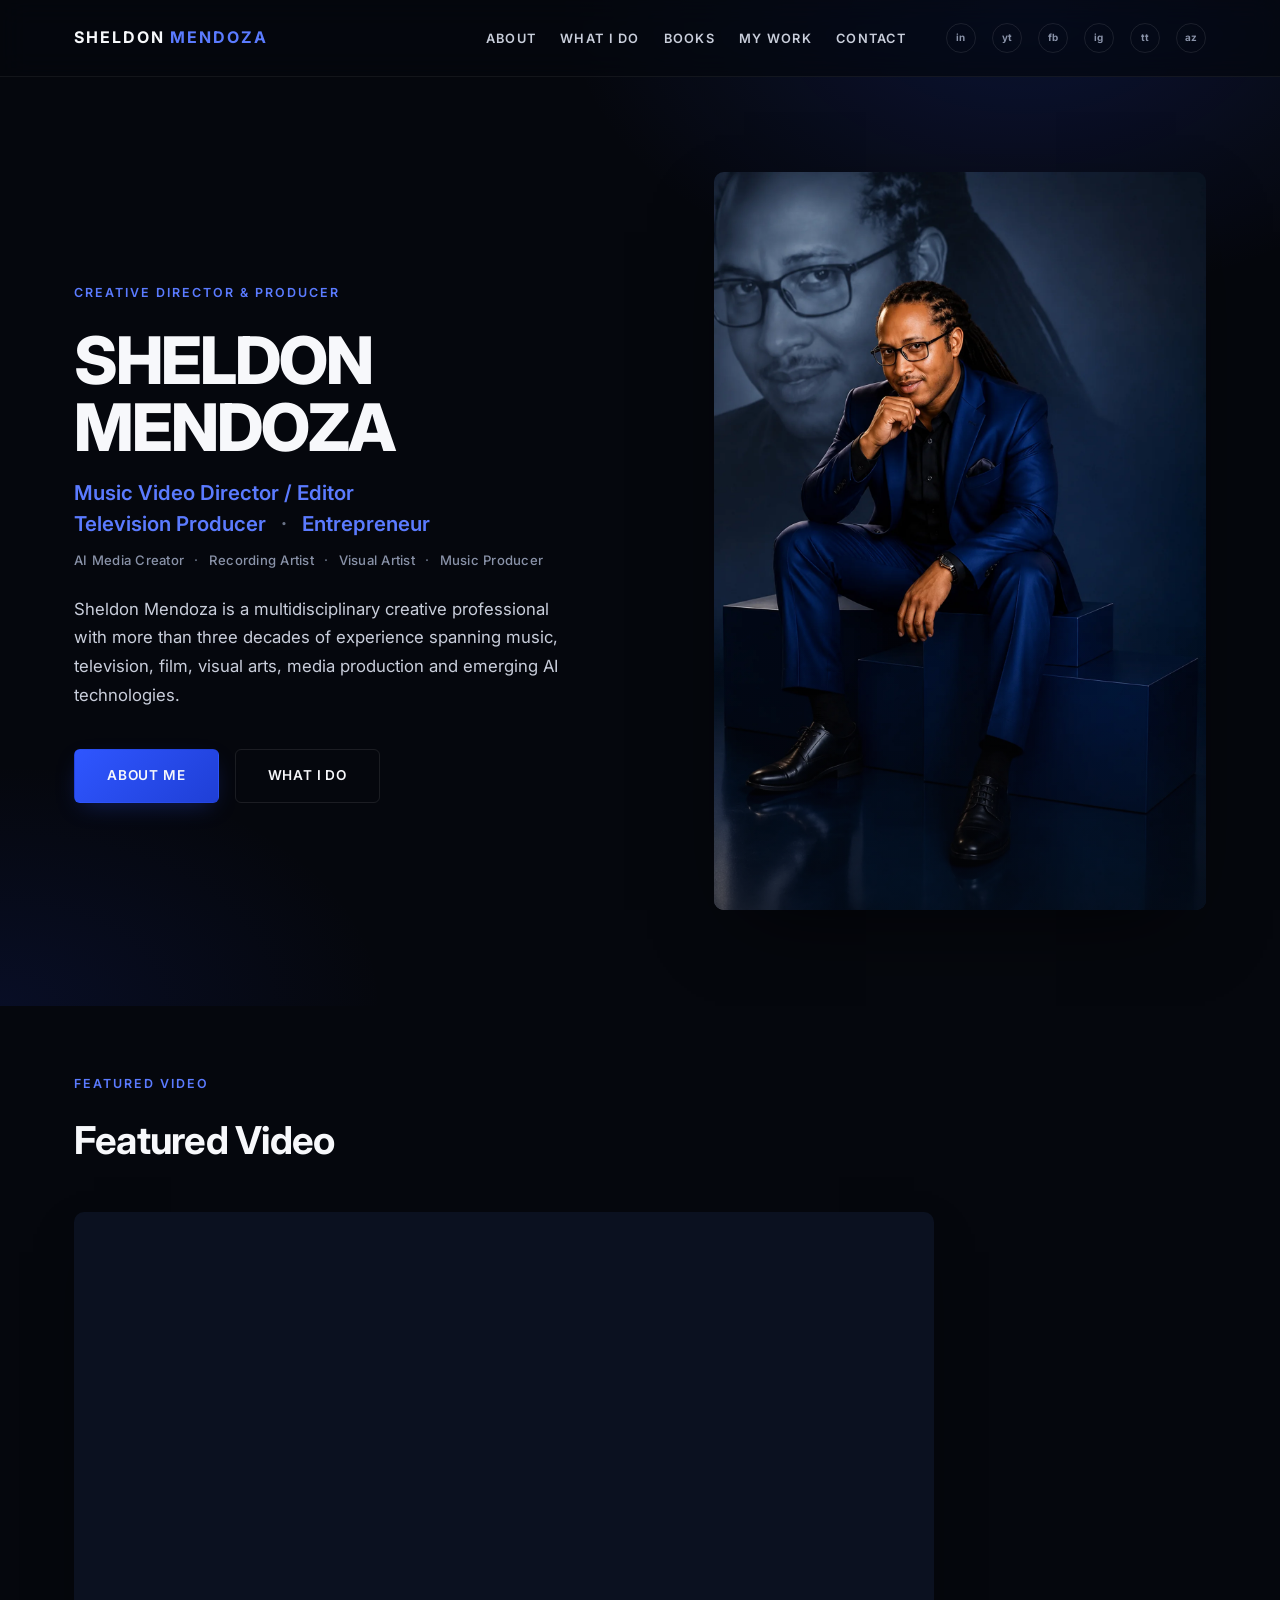
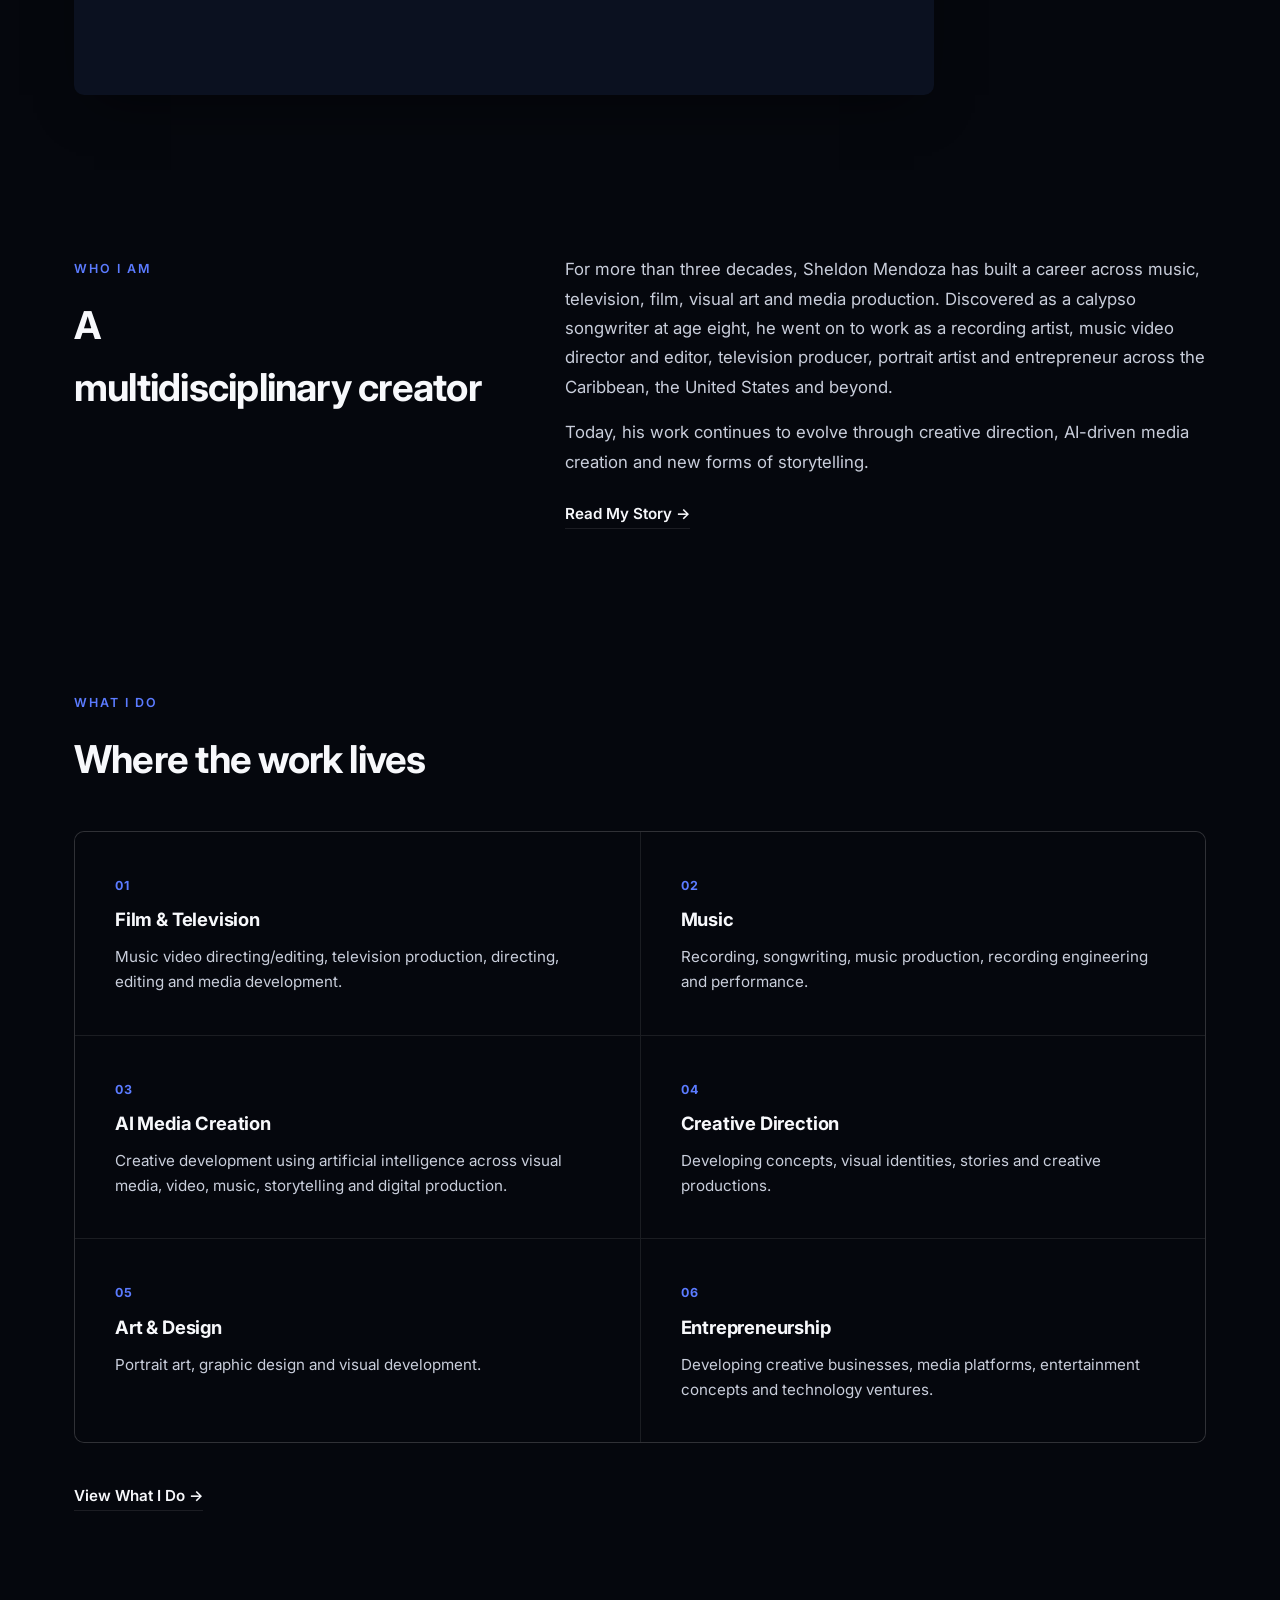
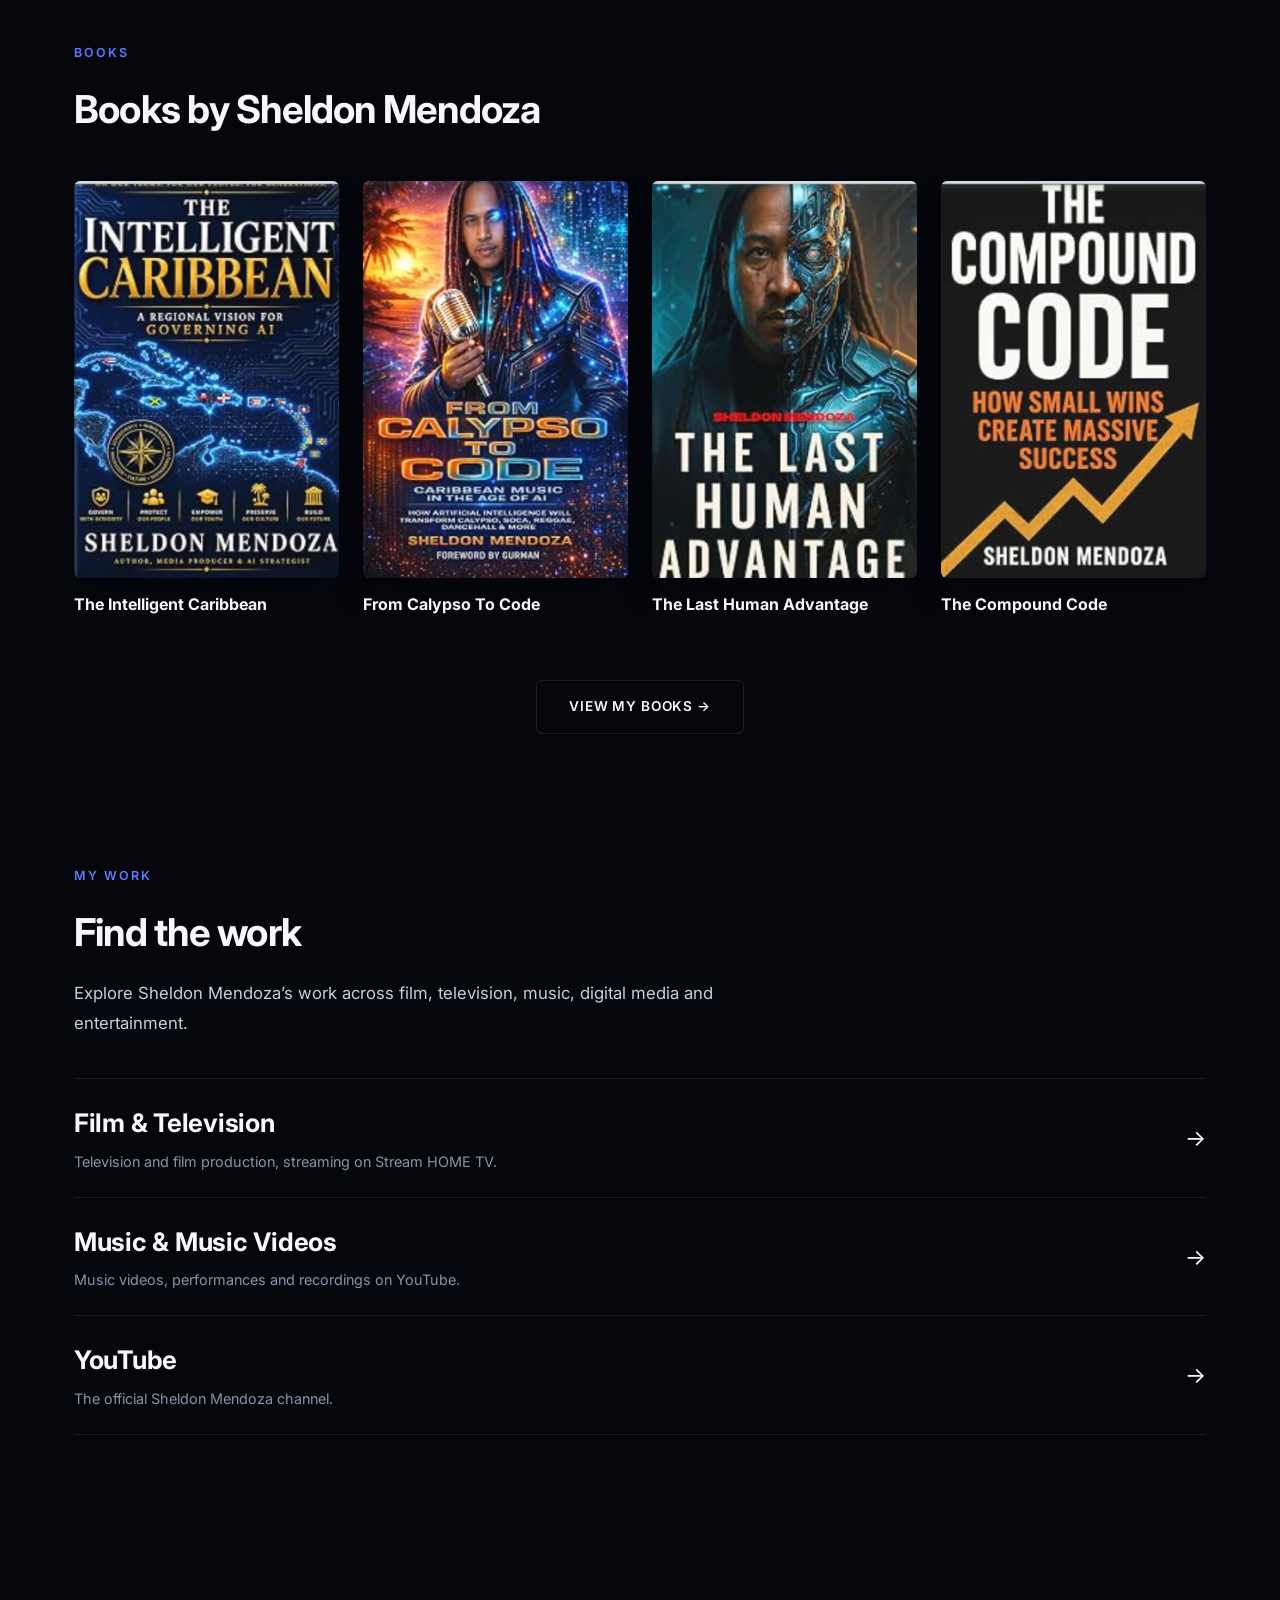
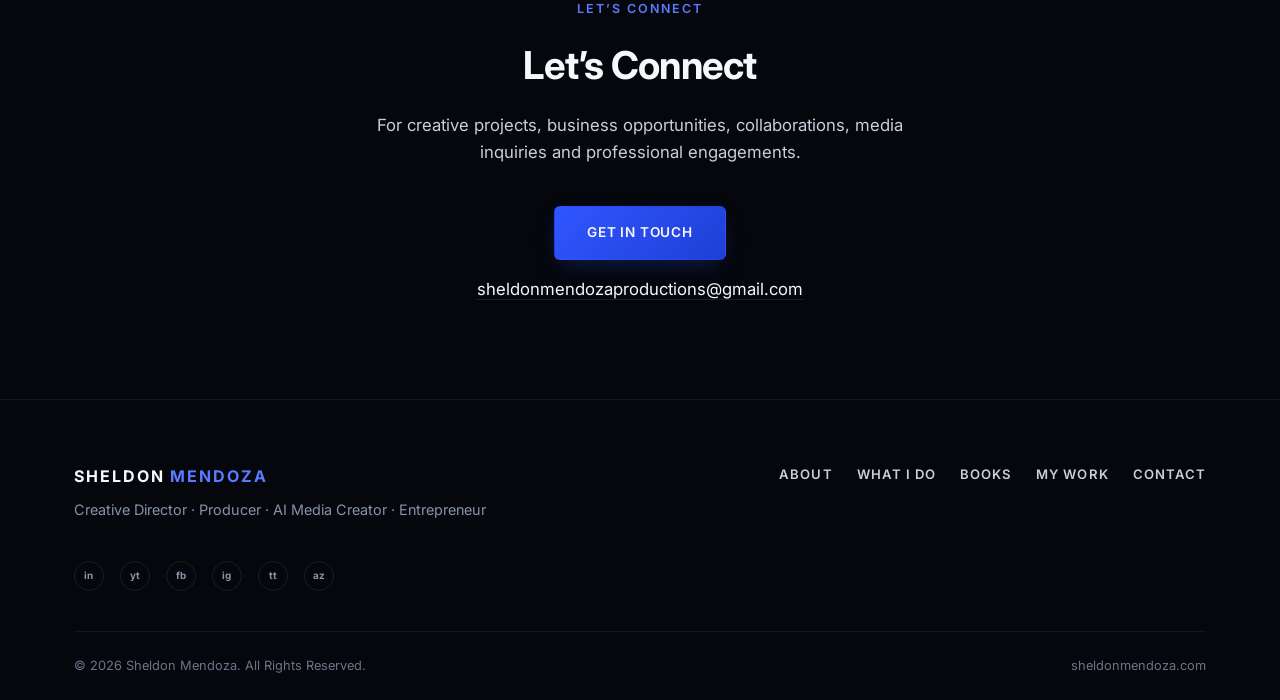
==== commit 3517b481: "Add files via upload" ====
--- a/index.html
+++ b/index.html
@@ -5,15 +5,15 @@
 <meta name="viewport" content="width=device-width, initial-scale=1.0">
 <title>Sheldon Mendoza | Creative Director, Producer & AI Media Creator</title>
 <meta name="description" content="Sheldon Mendoza is a Trinidadian creative director, producer, music video director/editor, television producer, recording artist, visual artist, entrepreneur and AI media creator.">
-<link rel="canonical" href="https://sheldonmendoza.com/">
+<link rel="canonical" href="https://www.sheldonmendoza.com/">
 
 <!-- Open Graph -->
 <meta property="og:type" content="website">
 <meta property="og:site_name" content="Sheldon Mendoza">
 <meta property="og:title" content="Sheldon Mendoza | Creative Director, Producer & AI Media Creator">
 <meta property="og:description" content="Sheldon Mendoza is a Trinidadian creative director, producer, music video director/editor, television producer, recording artist, visual artist, entrepreneur and AI media creator.">
-<meta property="og:url" content="https://sheldonmendoza.com/">
-<meta property="og:image" content="https://sheldonmendoza.com/images/social-share.jpg">
+<meta property="og:url" content="https://www.sheldonmendoza.com/">
+<meta property="og:image" content="https://www.sheldonmendoza.com/images/social-share.jpg">
 <meta property="og:image:width" content="1200">
 <meta property="og:image:height" content="630">
 
@@ -21,7 +21,7 @@
 <meta name="twitter:card" content="summary_large_image">
 <meta name="twitter:title" content="Sheldon Mendoza | Creative Director, Producer & AI Media Creator">
 <meta name="twitter:description" content="Sheldon Mendoza is a Trinidadian creative director, producer, music video director/editor, television producer, recording artist, visual artist, entrepreneur and AI media creator.">
-<meta name="twitter:image" content="https://sheldonmendoza.com/images/social-share.jpg">
+<meta name="twitter:image" content="https://www.sheldonmendoza.com/images/social-share.jpg">
 
 <!-- Icons -->
 <link rel="icon" href="/favicon.ico" sizes="any">
@@ -93,6 +93,26 @@
               fetchpriority="high"
             >
           </picture>
+        </div>
+      </div>
+    </section>
+
+    <!-- FEATURED VIDEO -->
+    <section class="section section--tight reveal">
+      <div class="container">
+        <span class="section-label">Featured Video</span>
+        <h2 class="section-title">Featured Video</h2>
+        <div class="video-embed-wrap">
+          <div class="video-embed">
+            <iframe
+              src="https://www.youtube.com/embed/c3bTueH2DyY"
+              title="Featured video &mdash; Sheldon Mendoza"
+              loading="lazy"
+              allow="accelerometer; clipboard-write; encrypted-media; gyroscope; picture-in-picture; web-share"
+              referrerpolicy="strict-origin-when-cross-origin"
+              allowfullscreen
+            ></iframe>
+          </div>
         </div>
       </div>
     </section>
--- a/css/styles.css
+++ b/css/styles.css
@@ -589,6 +589,31 @@
   margin-top: var(--space-4);
 }
 
+/* ---------- Featured Video ---------- */
+.video-embed-wrap {
+  margin-top: var(--space-4);
+  max-width: 860px;
+}
+
+.video-embed {
+  position: relative;
+  width: 100%;
+  padding-top: 56.25%; /* 16:9 */
+  border-radius: var(--radius-md);
+  overflow: hidden;
+  background: var(--navy-800);
+  box-shadow: 0 20px 50px -20px rgba(0, 0, 0, 0.6);
+}
+
+.video-embed iframe {
+  position: absolute;
+  inset: 0;
+  width: 100%;
+  height: 100%;
+  border: 0;
+  display: block;
+}
+
 /* ---------- Books ---------- */
 .books-grid {
   margin-top: var(--space-4);
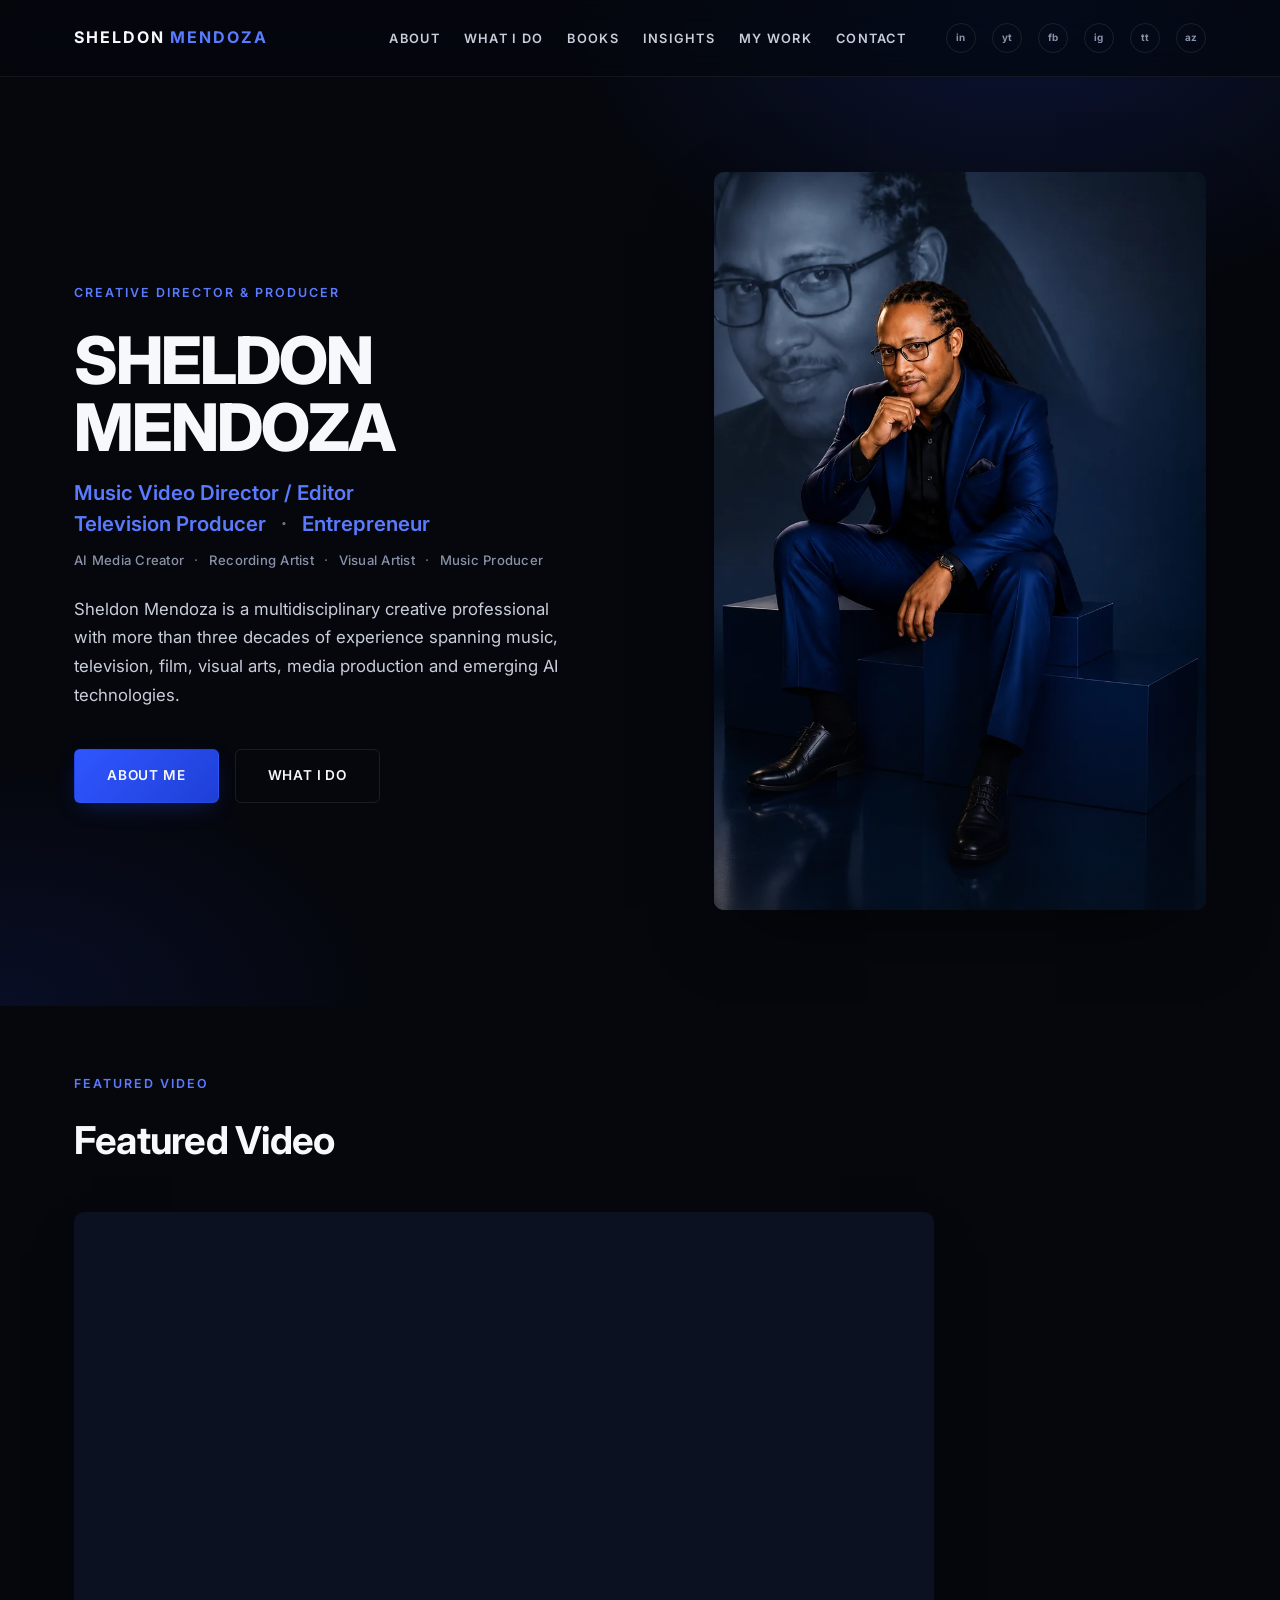
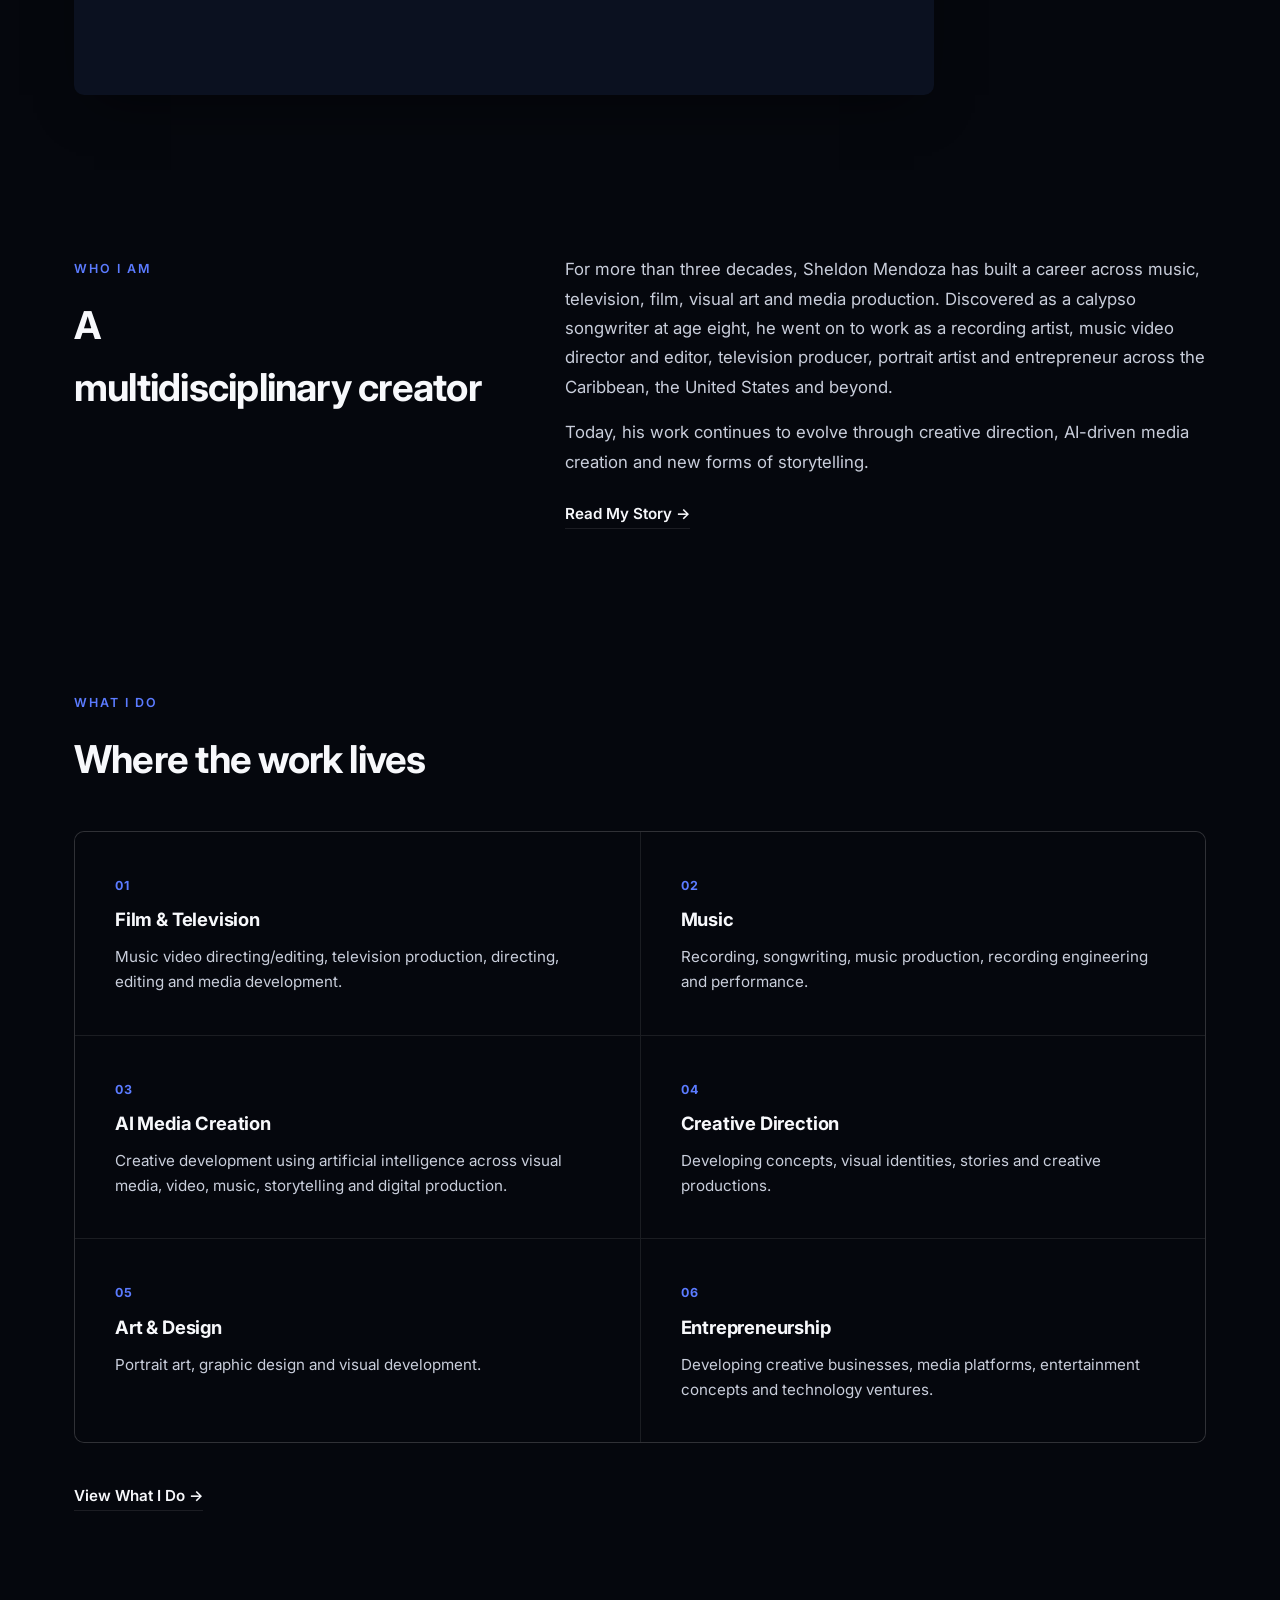
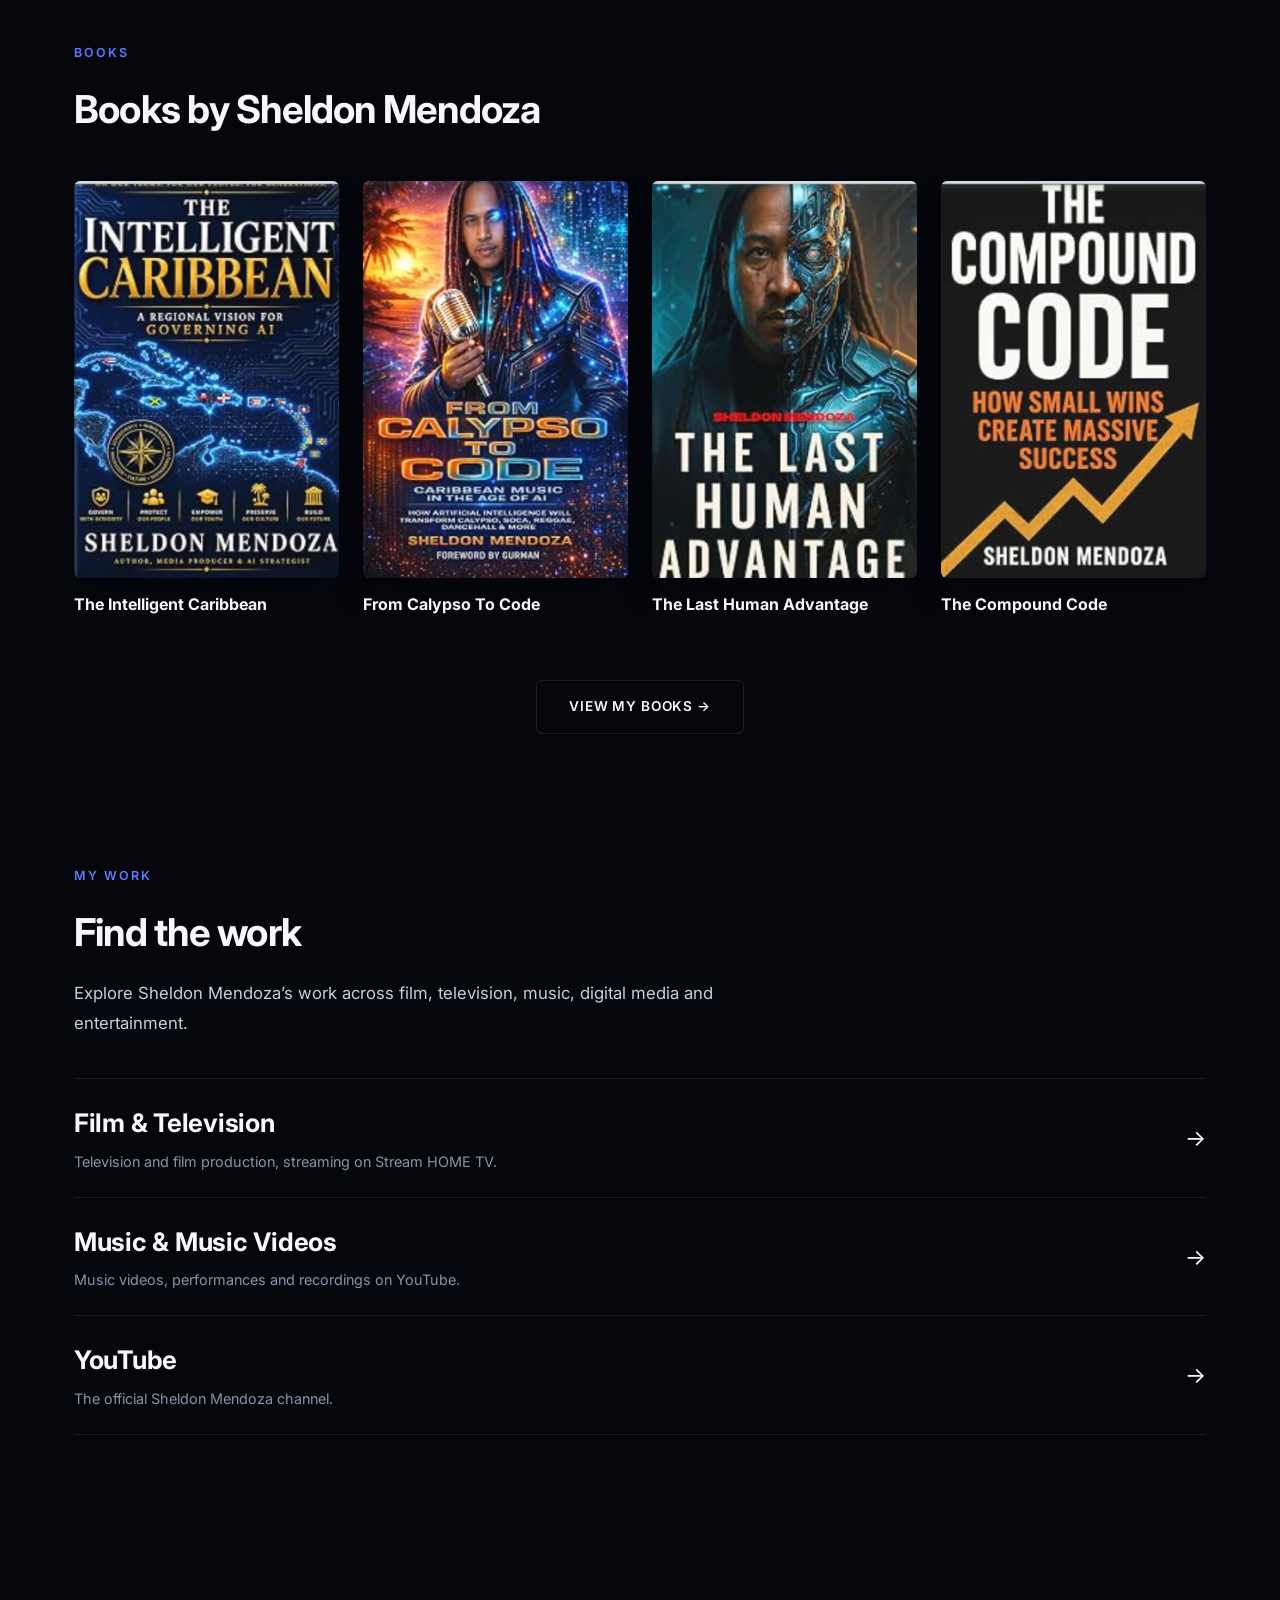
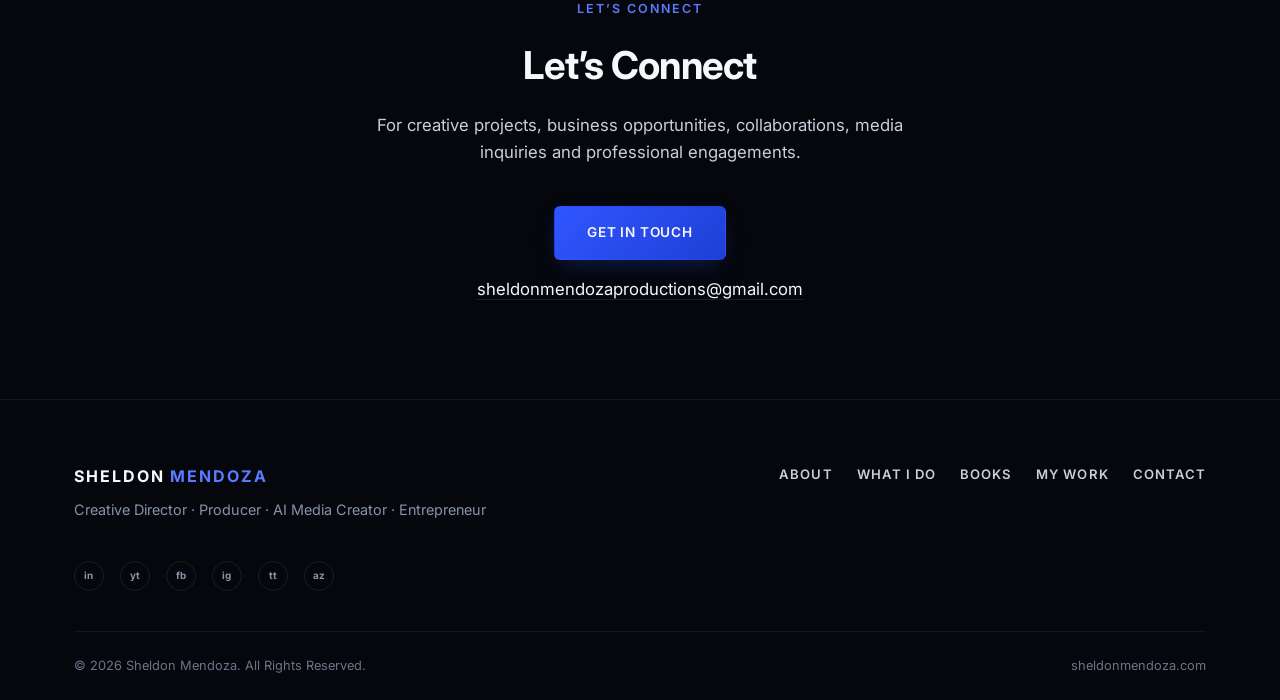
==== commit 13c86440: "Add files via upload" ====
--- a/index.html
+++ b/index.html
@@ -45,7 +45,7 @@
     <div class="container">
       <a href="/" class="brand">SHELDON <span>MENDOZA</span></a>
       <nav class="main-nav" id="primary-nav" aria-label="Primary">
-        <ul class="nav-links"><li><a href="/about/">About</a></li><li><a href="/what-i-do/">What I Do</a></li><li><a href="/books/">Books</a></li><li><a href="/my-work/">My Work</a></li><li><a href="/contact/">Contact</a></li></ul>
+        <ul class="nav-links"><li><a href="/about/">About</a></li><li><a href="/what-i-do/">What I Do</a></li><li><a href="/books/">Books</a></li><li><a href="/insights/">Insights</a></li><li><a href="/my-work/">My Work</a></li><li><a href="/contact/">Contact</a></li></ul>
         <div class="nav-social" aria-label="Social links"><a href="https://www.linkedin.com/in/sheldon-mendoza-5367085/" class="icon-badge" target="_blank" rel="noopener noreferrer" aria-label="LinkedIn (opens in new tab)">in</a><a href="https://www.youtube.com/sheldonmendoza" class="icon-badge" target="_blank" rel="noopener noreferrer" aria-label="YouTube (opens in new tab)">yt</a><a href="https://www.facebook.com/sheldonmendoza" class="icon-badge" target="_blank" rel="noopener noreferrer" aria-label="Facebook (opens in new tab)">fb</a><a href="https://www.instagram.com/sheldon_mendoza" class="icon-badge" target="_blank" rel="noopener noreferrer" aria-label="Instagram (opens in new tab)">ig</a><a href="https://www.tiktok.com/@1sheldonmendoza" class="icon-badge" target="_blank" rel="noopener noreferrer" aria-label="TikTok (opens in new tab)">tt</a><a href="https://www.amazon.com/author/sheldonmendoza" class="icon-badge" target="_blank" rel="noopener noreferrer" aria-label="Amazon Author Page (opens in new tab)">az</a></div>
       </nav>
       <button class="nav-toggle" aria-label="Toggle menu" aria-expanded="false" aria-controls="primary-nav">
--- a/css/styles.css
+++ b/css/styles.css
@@ -953,6 +953,98 @@
   max-width: 60ch;
 }
 
+/* ---------- Insights ---------- */
+.insights-grid {
+  margin-top: var(--space-5);
+  display: grid;
+  grid-template-columns: repeat(2, minmax(0, 1fr));
+  gap: 1px;
+  background: var(--border-soft);
+  border: 1px solid var(--border-soft);
+  border-radius: var(--radius-md);
+  overflow: hidden;
+}
+
+.insight-card {
+  display: flex;
+  flex-direction: column;
+  min-width: 0;
+  padding: var(--space-4);
+  background: var(--navy-950);
+  transition: background 0.3s var(--ease);
+}
+
+.insight-card:hover { background: var(--navy-900); }
+
+.insight-category,
+.article-category,
+.article-date {
+  font-size: 0.78rem;
+  font-weight: 600;
+  letter-spacing: 0.12em;
+  text-transform: uppercase;
+}
+
+.insight-category,
+.article-category { color: var(--blue-400); }
+
+.insight-card h2 {
+  margin-top: var(--space-2);
+  font-size: clamp(1.25rem, 2.2vw, 1.65rem);
+  line-height: 1.25;
+  letter-spacing: -0.02em;
+}
+
+.insight-card p {
+  margin-top: var(--space-2);
+  color: var(--white-dim);
+  line-height: 1.7;
+}
+
+.insight-meta {
+  display: flex;
+  align-items: center;
+  justify-content: space-between;
+  gap: var(--space-2);
+  margin-top: auto;
+  padding-top: var(--space-4);
+}
+
+.insight-meta time,
+.article-date { color: var(--gray-400); }
+
+.article-header {
+  max-width: 820px;
+}
+
+.article-header h1 {
+  margin-top: var(--space-2);
+  font-size: clamp(2.2rem, 5vw, 4.2rem);
+  line-height: 1.08;
+  letter-spacing: -0.04em;
+}
+
+.article-header .article-date { display: block; margin-top: var(--space-3); }
+
+.article-content {
+  max-width: 720px;
+  color: var(--white-dim);
+  font-size: 1.08rem;
+  line-height: 1.85;
+}
+
+.article-content p + p { margin-top: var(--space-3); }
+
+.article-content h2 {
+  margin-top: var(--space-5);
+  color: var(--white);
+  font-size: clamp(1.5rem, 3vw, 2.1rem);
+  line-height: 1.25;
+  letter-spacing: -0.02em;
+}
+
+.article-back { margin-bottom: var(--space-4); }
+
 /* ---------- Footer ---------- */
 .site-footer {
   border-top: 1px solid var(--border-softer);
@@ -1110,9 +1202,11 @@
   .contact-page .contact-methods {
     grid-template-columns: 1fr;
   }
-}
-
-@media (max-width: 720px) {
+
+  .insights-grid { grid-template-columns: 1fr; }
+}
+
+@media (max-width: 900px) {
   .main-nav {
     position: fixed;
     top: 76px;
@@ -1148,7 +1242,9 @@
   .nav-toggle {
     display: inline-flex;
   }
-
+}
+
+@media (max-width: 720px) {
   .books-grid {
     grid-template-columns: repeat(2, 1fr);
     gap: var(--space-2);
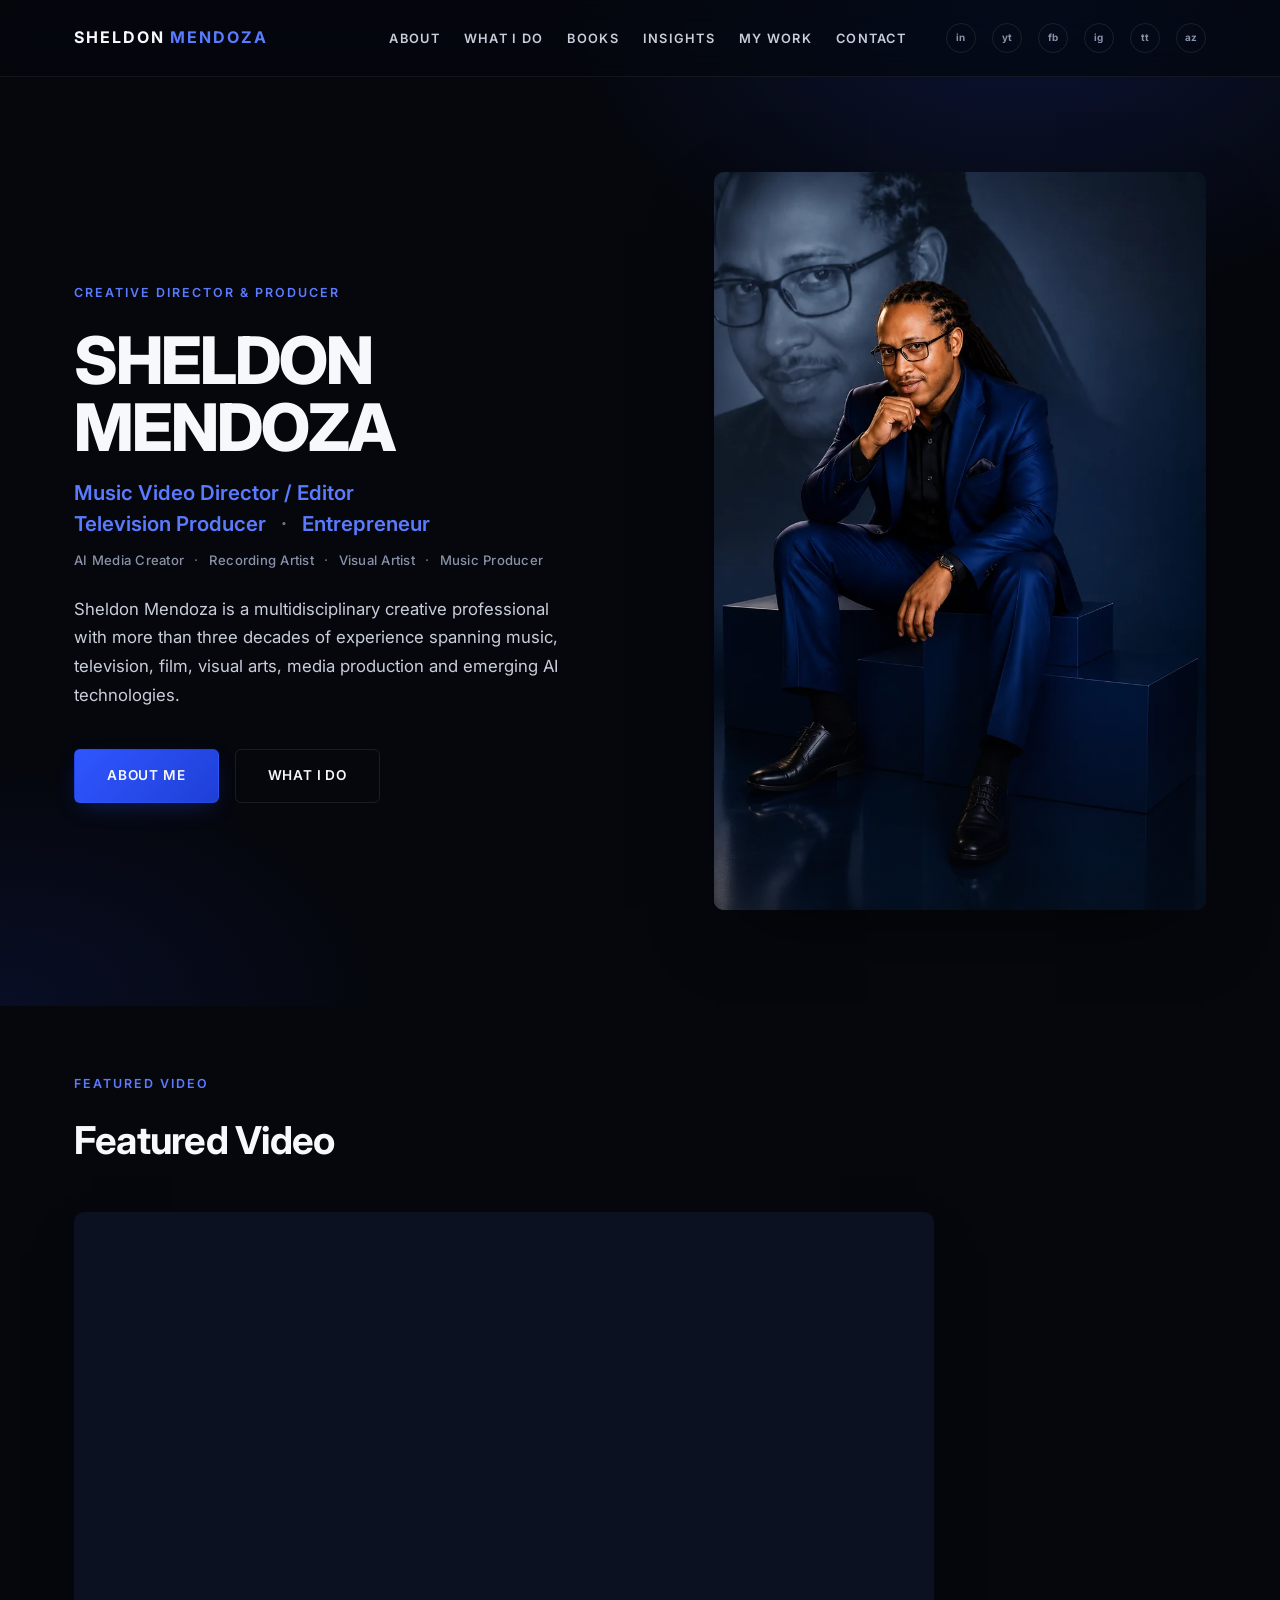
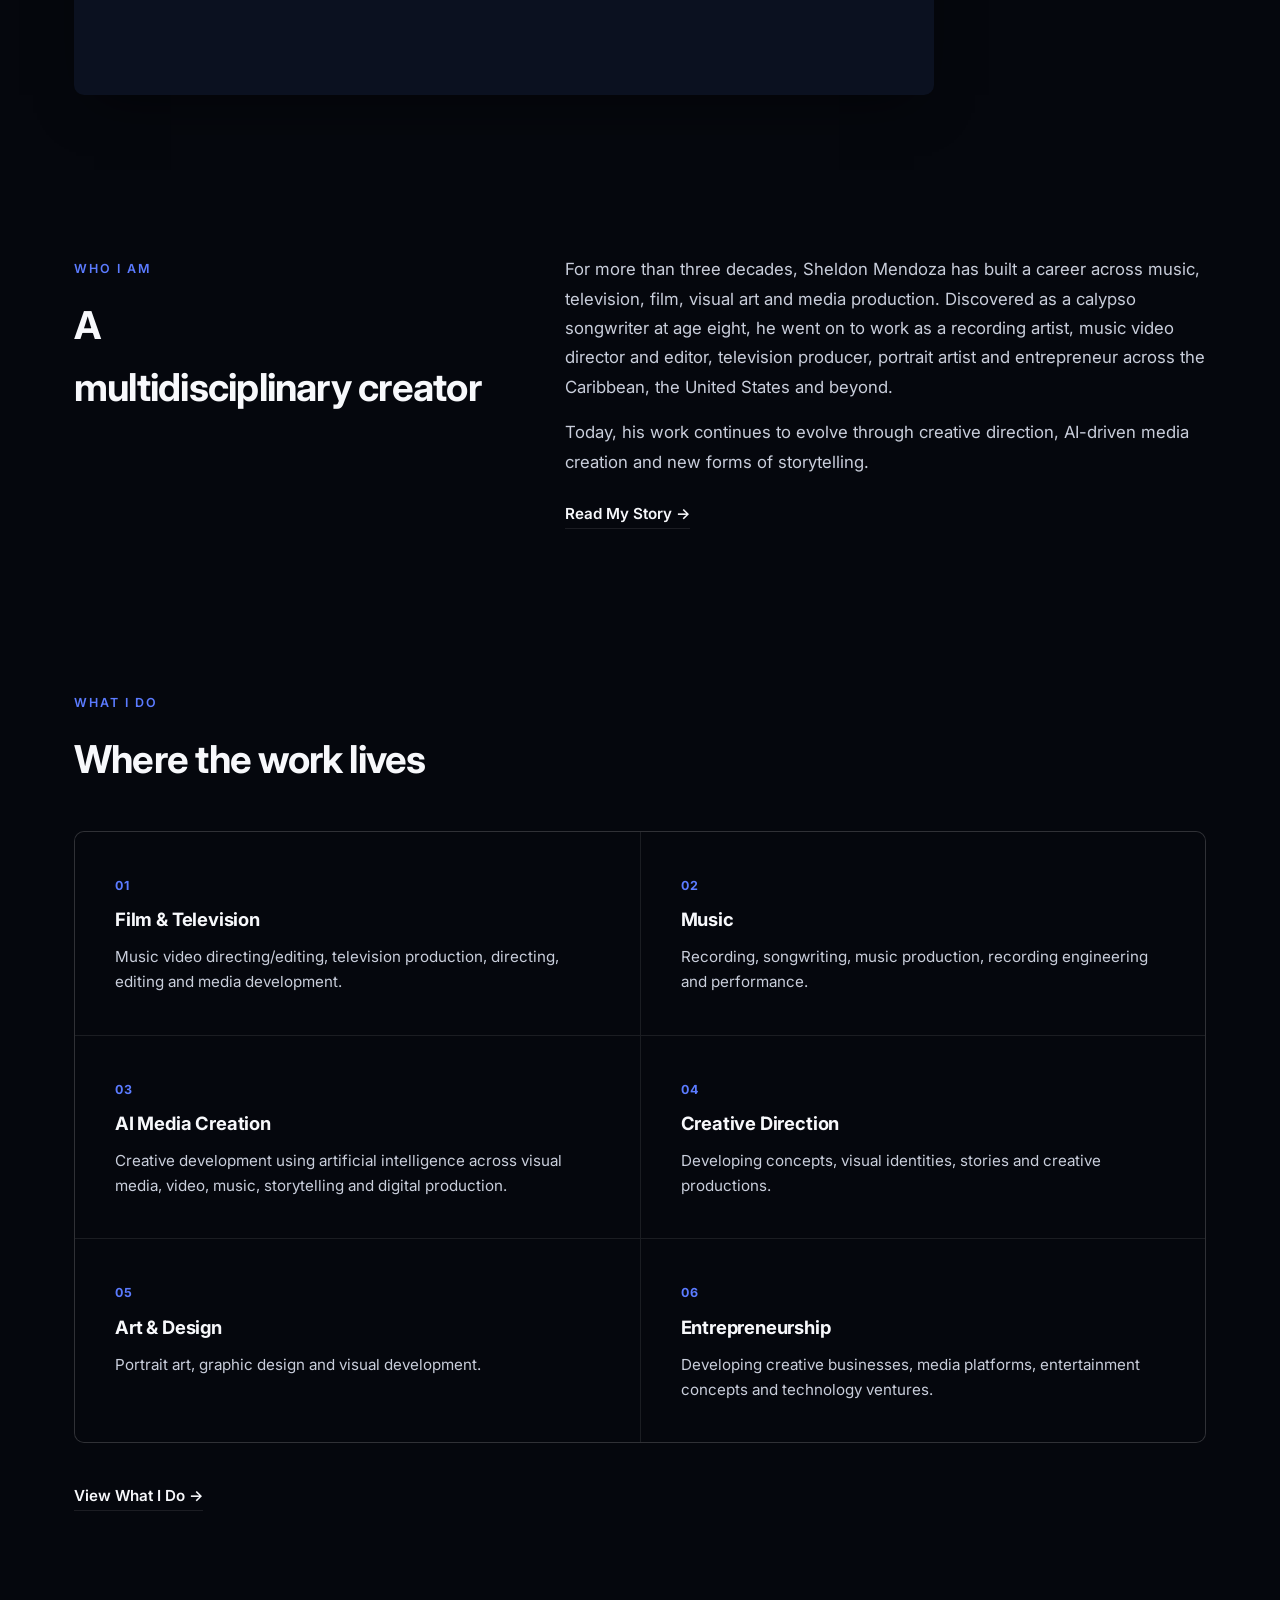
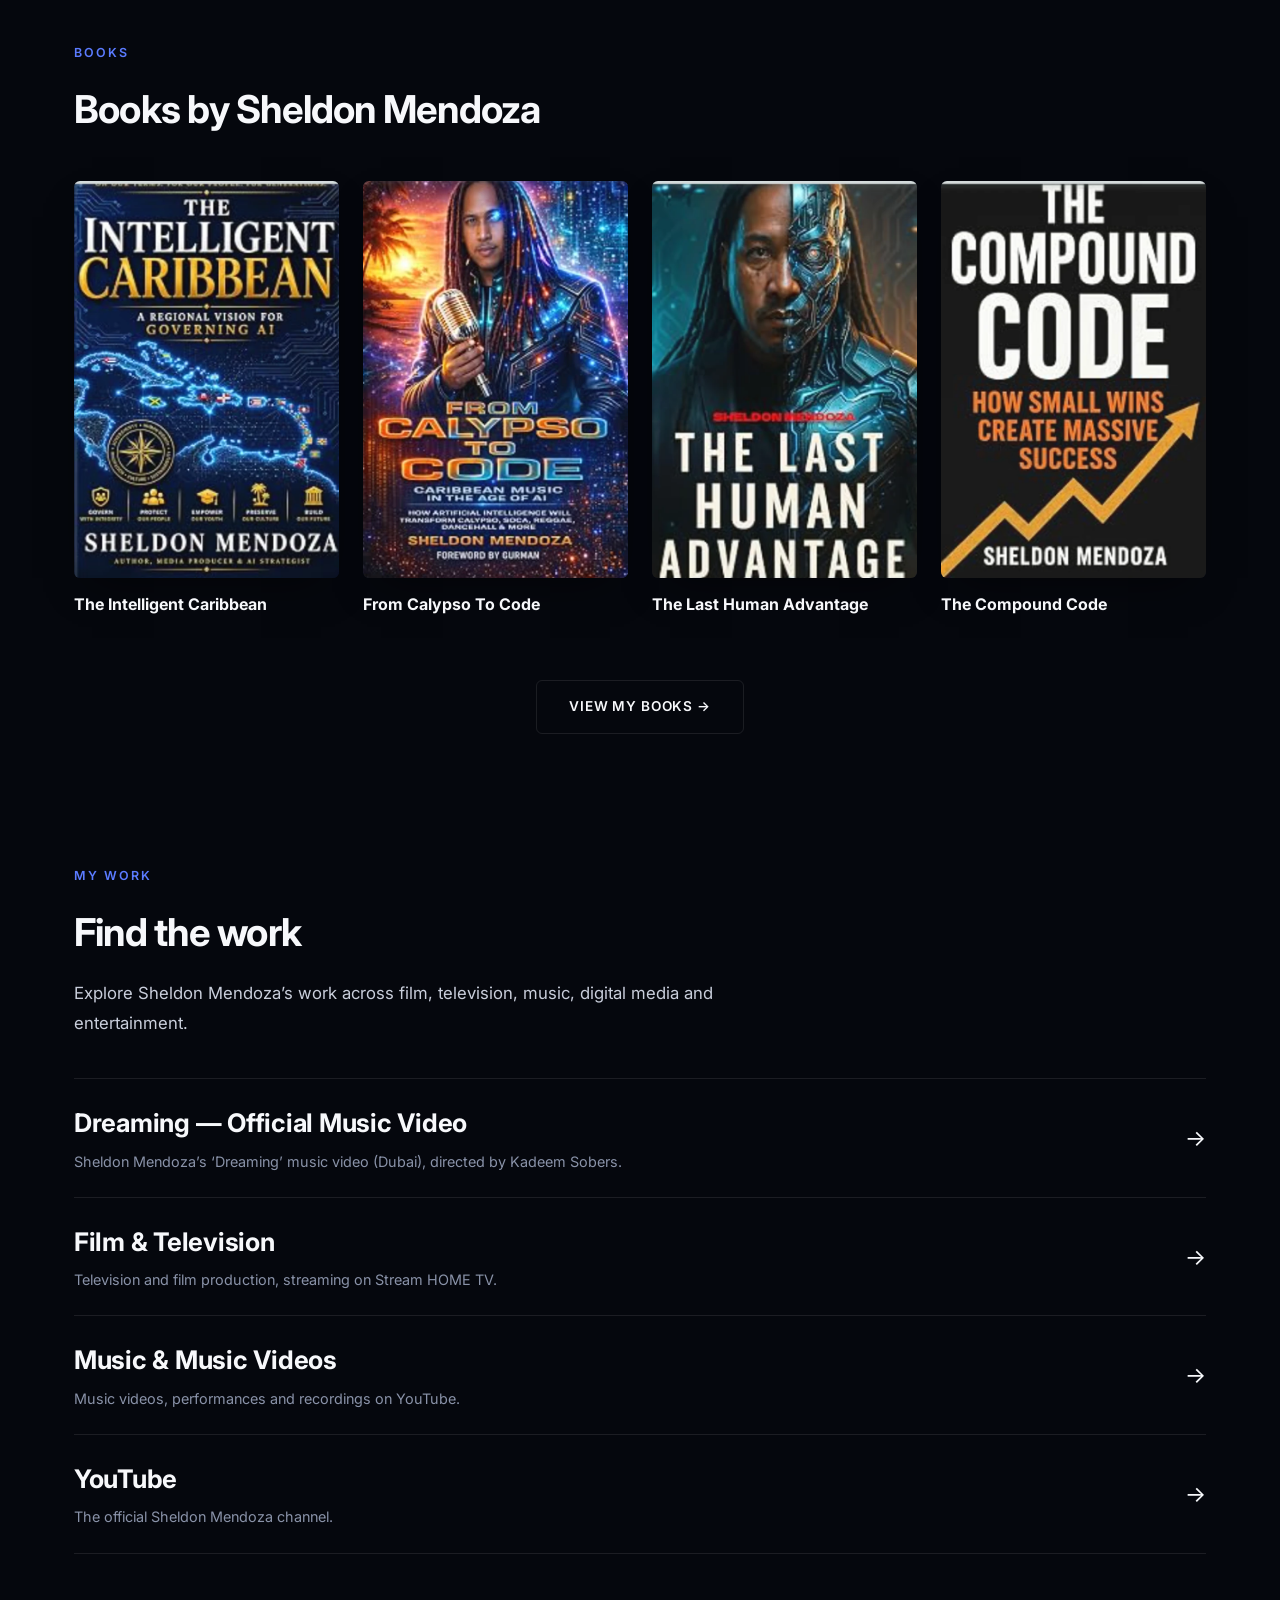
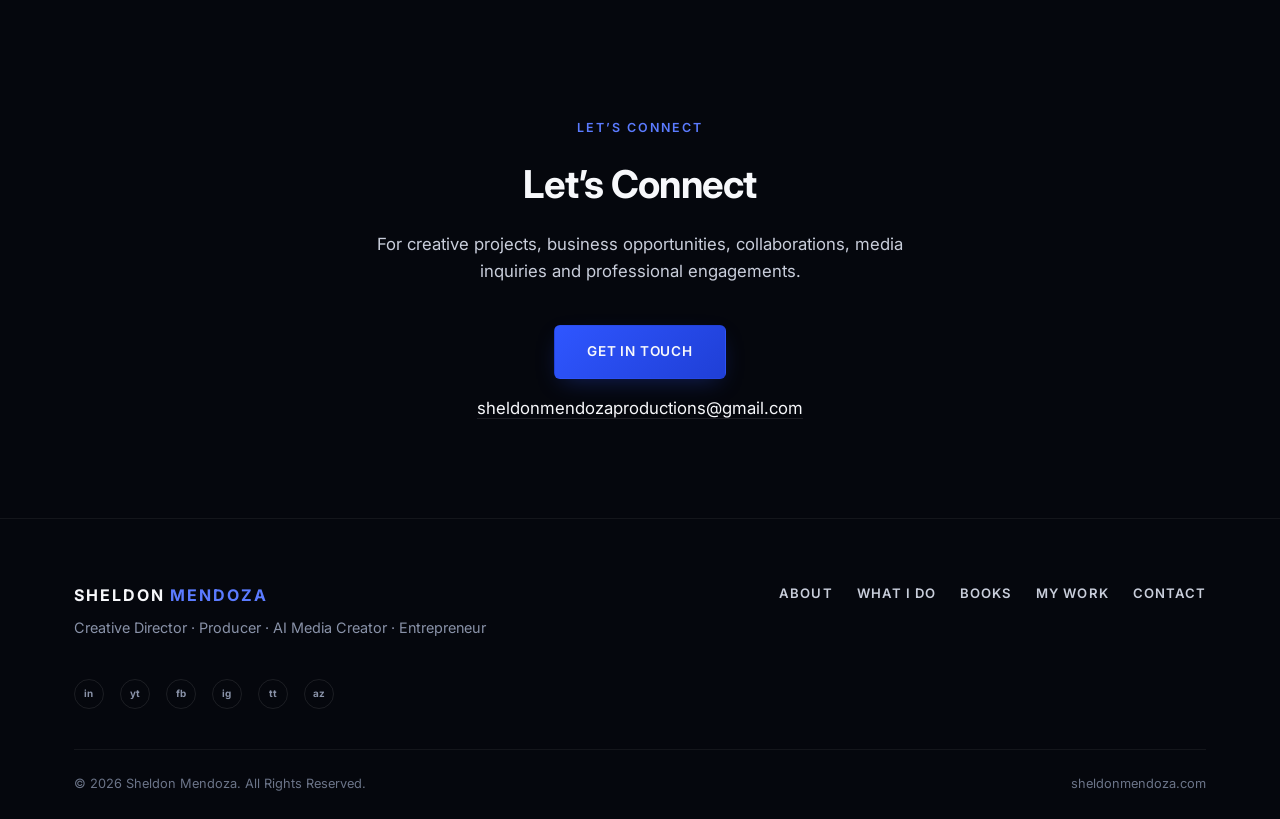
==== commit 7dc6f2ef: "Add Dreaming official music video to My Work section" ====
--- a/index.html
+++ b/index.html
@@ -253,6 +253,13 @@
           Explore Sheldon Mendoza&rsquo;s work across film, television, music, digital media and entertainment.
         </p>
         <div class="work-links">
+          <a class="work-link" href="https://www.youtube.com/watch?v=WZ5BmHQmxX8" target="_blank" rel="noopener noreferrer">
+            <span>
+              <span class="label">Dreaming &mdash; Official Music Video</span>
+              <span class="desc">Sheldon Mendoza&rsquo;s &lsquo;Dreaming&rsquo; music video (Dubai), directed by Kadeem Sobers.</span>
+            </span>
+            <span class="arrow" aria-hidden="true">&rarr;</span>
+          </a>
           <a class="work-link" href="https://www.streamhometv.com" target="_blank" rel="noopener noreferrer">
             <span>
               <span class="label">Film &amp; Television</span>
--- a/css/styles.css
+++ b/css/styles.css
@@ -907,6 +907,220 @@
   margin-top: var(--space-3);
 }
 
+/* ---------- Professional development: about teaser + credentials page ---------- */
+/* To add a credential later: drop the file into /certificates/ (supports .pdf,
+   .png, .jpg, .jpeg), then copy one <article class="cred-card"> block in
+   professional-development/index.html and update the image src/alt, title,
+   organization, meta line and data attributes. No database, CMS or backend. */
+.cred-section {
+  margin-top: var(--space-5);
+}
+
+.cred-section:first-of-type {
+  margin-top: var(--space-4);
+}
+
+.cred-category {
+  display: flex;
+  align-items: center;
+  gap: var(--space-2);
+  font-size: 0.82rem;
+  font-weight: 700;
+  letter-spacing: 0.14em;
+  text-transform: uppercase;
+  color: var(--blue-400);
+  margin-bottom: var(--space-3);
+}
+
+.cred-category::after {
+  content: "";
+  flex: 1;
+  height: 1px;
+  background: var(--border-soft);
+}
+
+.cred-grid {
+  display: grid;
+  grid-template-columns: repeat(3, minmax(0, 1fr));
+  gap: var(--space-3);
+}
+
+.cred-card {
+  display: flex;
+  flex-direction: column;
+  min-width: 0;
+  border: 1px solid var(--border-soft);
+  border-radius: var(--radius-md);
+  background: var(--navy-900);
+  overflow: hidden;
+  transition: transform 0.35s var(--ease), border-color 0.3s var(--ease), box-shadow 0.35s var(--ease);
+}
+
+.cred-card:hover {
+  transform: translateY(-4px);
+  border-color: rgba(91, 123, 255, 0.35);
+  box-shadow: 0 24px 50px -20px rgba(0, 0, 0, 0.6);
+}
+
+.cred-media {
+  display: flex;
+  align-items: center;
+  justify-content: center;
+  width: 100%;
+  aspect-ratio: 4 / 3;
+  padding: var(--space-3);
+  background: var(--navy-800);
+  border: 0;
+  border-bottom: 1px solid var(--border-softer);
+  cursor: zoom-in;
+  font: inherit;
+}
+
+.cred-media img {
+  max-width: 100%;
+  max-height: 100%;
+  object-fit: contain;
+  border-radius: 3px;
+  box-shadow: 0 12px 28px -12px rgba(0, 0, 0, 0.55);
+}
+
+.cred-media:focus-visible {
+  outline: 2px solid var(--blue-400);
+  outline-offset: -2px;
+}
+
+.cred-body {
+  display: flex;
+  flex-direction: column;
+  gap: 0.35rem;
+  padding: var(--space-3);
+}
+
+.cred-body h3 {
+  font-size: 1.02rem;
+  font-weight: 700;
+  letter-spacing: -0.01em;
+  line-height: 1.35;
+  color: var(--white);
+}
+
+.cred-org {
+  font-size: 0.88rem;
+  color: var(--white-dim);
+  line-height: 1.55;
+}
+
+.cred-meta {
+  font-size: 0.78rem;
+  font-weight: 600;
+  letter-spacing: 0.06em;
+  text-transform: uppercase;
+  color: var(--gray-400);
+}
+
+/* ---------- Credentials lightbox ---------- */
+body.lightbox-open {
+  overflow: hidden;
+}
+
+.lightbox {
+  position: fixed;
+  inset: 0;
+  z-index: 900;
+  display: flex;
+  align-items: center;
+  justify-content: center;
+  padding: var(--space-3);
+}
+
+.lightbox[hidden] {
+  display: none;
+}
+
+.lightbox-backdrop {
+  position: absolute;
+  inset: 0;
+  background: rgba(3, 5, 10, 0.9);
+  backdrop-filter: blur(6px);
+  -webkit-backdrop-filter: blur(6px);
+}
+
+.lightbox-figure {
+  position: relative;
+  display: flex;
+  flex-direction: column;
+  max-width: min(1020px, 94vw);
+  max-height: 92vh;
+  background: var(--navy-900);
+  border: 1px solid var(--border-soft);
+  border-radius: var(--radius-md);
+  overflow: hidden;
+  box-shadow: 0 40px 100px -30px rgba(0, 0, 0, 0.8);
+}
+
+.lightbox-img-wrap {
+  display: flex;
+  align-items: center;
+  justify-content: center;
+  background: var(--navy-800);
+  padding: var(--space-3);
+  min-height: 0;
+}
+
+.lightbox-img {
+  max-width: 100%;
+  max-height: 66vh;
+  object-fit: contain;
+  border-radius: 3px;
+  box-shadow: 0 18px 44px -16px rgba(0, 0, 0, 0.6);
+}
+
+.lightbox-caption {
+  padding: var(--space-2) var(--space-3) var(--space-3);
+  border-top: 1px solid var(--border-softer);
+}
+
+.lightbox-caption h3 {
+  font-size: 1.05rem;
+  font-weight: 700;
+  color: var(--white);
+}
+
+.lightbox-caption .lightbox-meta {
+  margin-top: 0.3rem;
+  font-size: 0.85rem;
+  color: var(--gray-400);
+}
+
+.lightbox-caption .text-link {
+  margin-top: var(--space-2);
+  font-size: 0.85rem;
+}
+
+.lightbox-close {
+  position: absolute;
+  top: 0.7rem;
+  right: 0.7rem;
+  width: 42px;
+  height: 42px;
+  display: inline-flex;
+  align-items: center;
+  justify-content: center;
+  border-radius: 999px;
+  border: 1px solid var(--border-soft);
+  background: rgba(5, 7, 13, 0.72);
+  color: var(--white);
+  font-size: 1.5rem;
+  line-height: 1;
+  cursor: pointer;
+  transition: border-color 0.25s var(--ease), color 0.25s var(--ease);
+}
+
+.lightbox-close:hover {
+  border-color: var(--blue-400);
+  color: var(--blue-400);
+}
+
 /* ---------- What I Do full page ---------- */
 .services-list {
   margin-top: var(--space-5);
@@ -1197,6 +1411,10 @@
   .service-row {
     grid-template-columns: 1fr;
     gap: var(--space-1);
+  }
+
+  .cred-grid {
+    grid-template-columns: repeat(2, minmax(0, 1fr));
   }
 
   .contact-page .contact-methods {
@@ -1260,6 +1478,12 @@
   }
 }
 
+@media (max-width: 640px) {
+  .cred-grid {
+    grid-template-columns: 1fr;
+  }
+}
+
 @media (max-width: 480px) {
   .books-grid {
     grid-template-columns: 1fr 1fr;
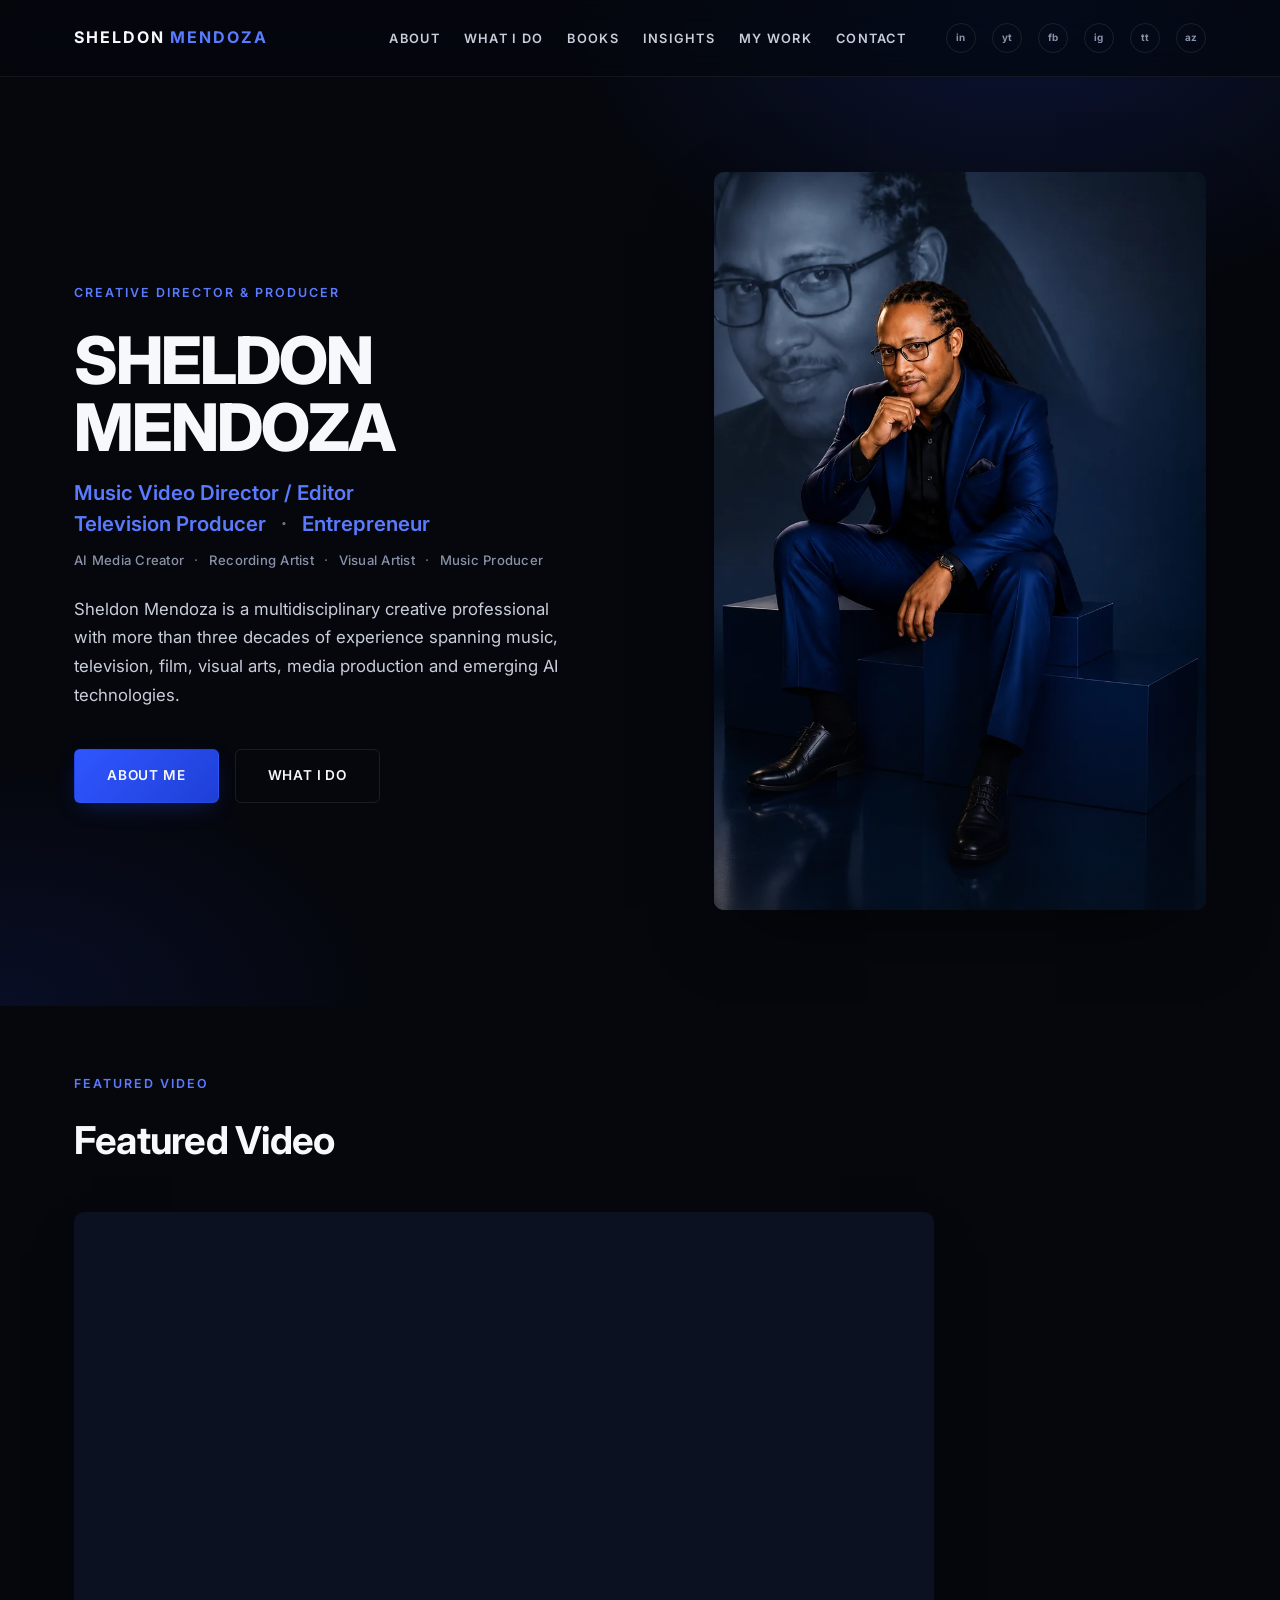
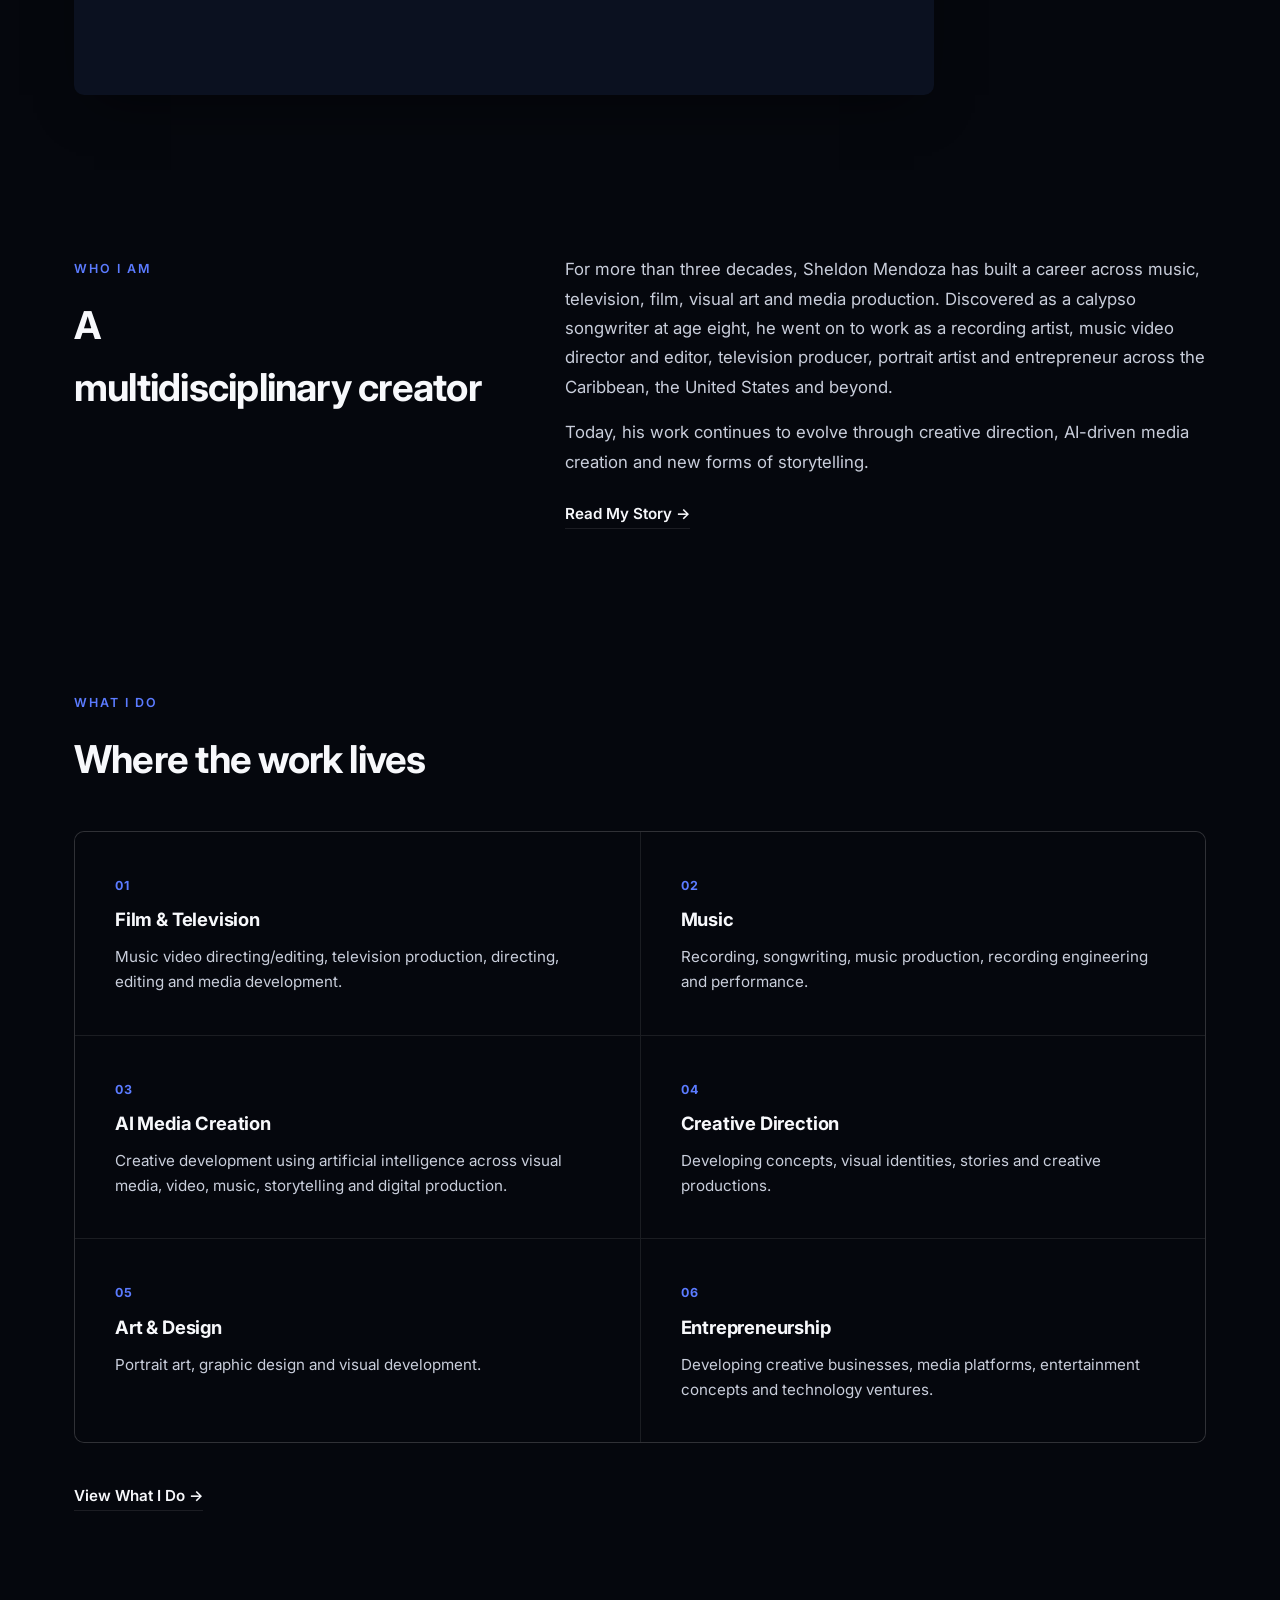
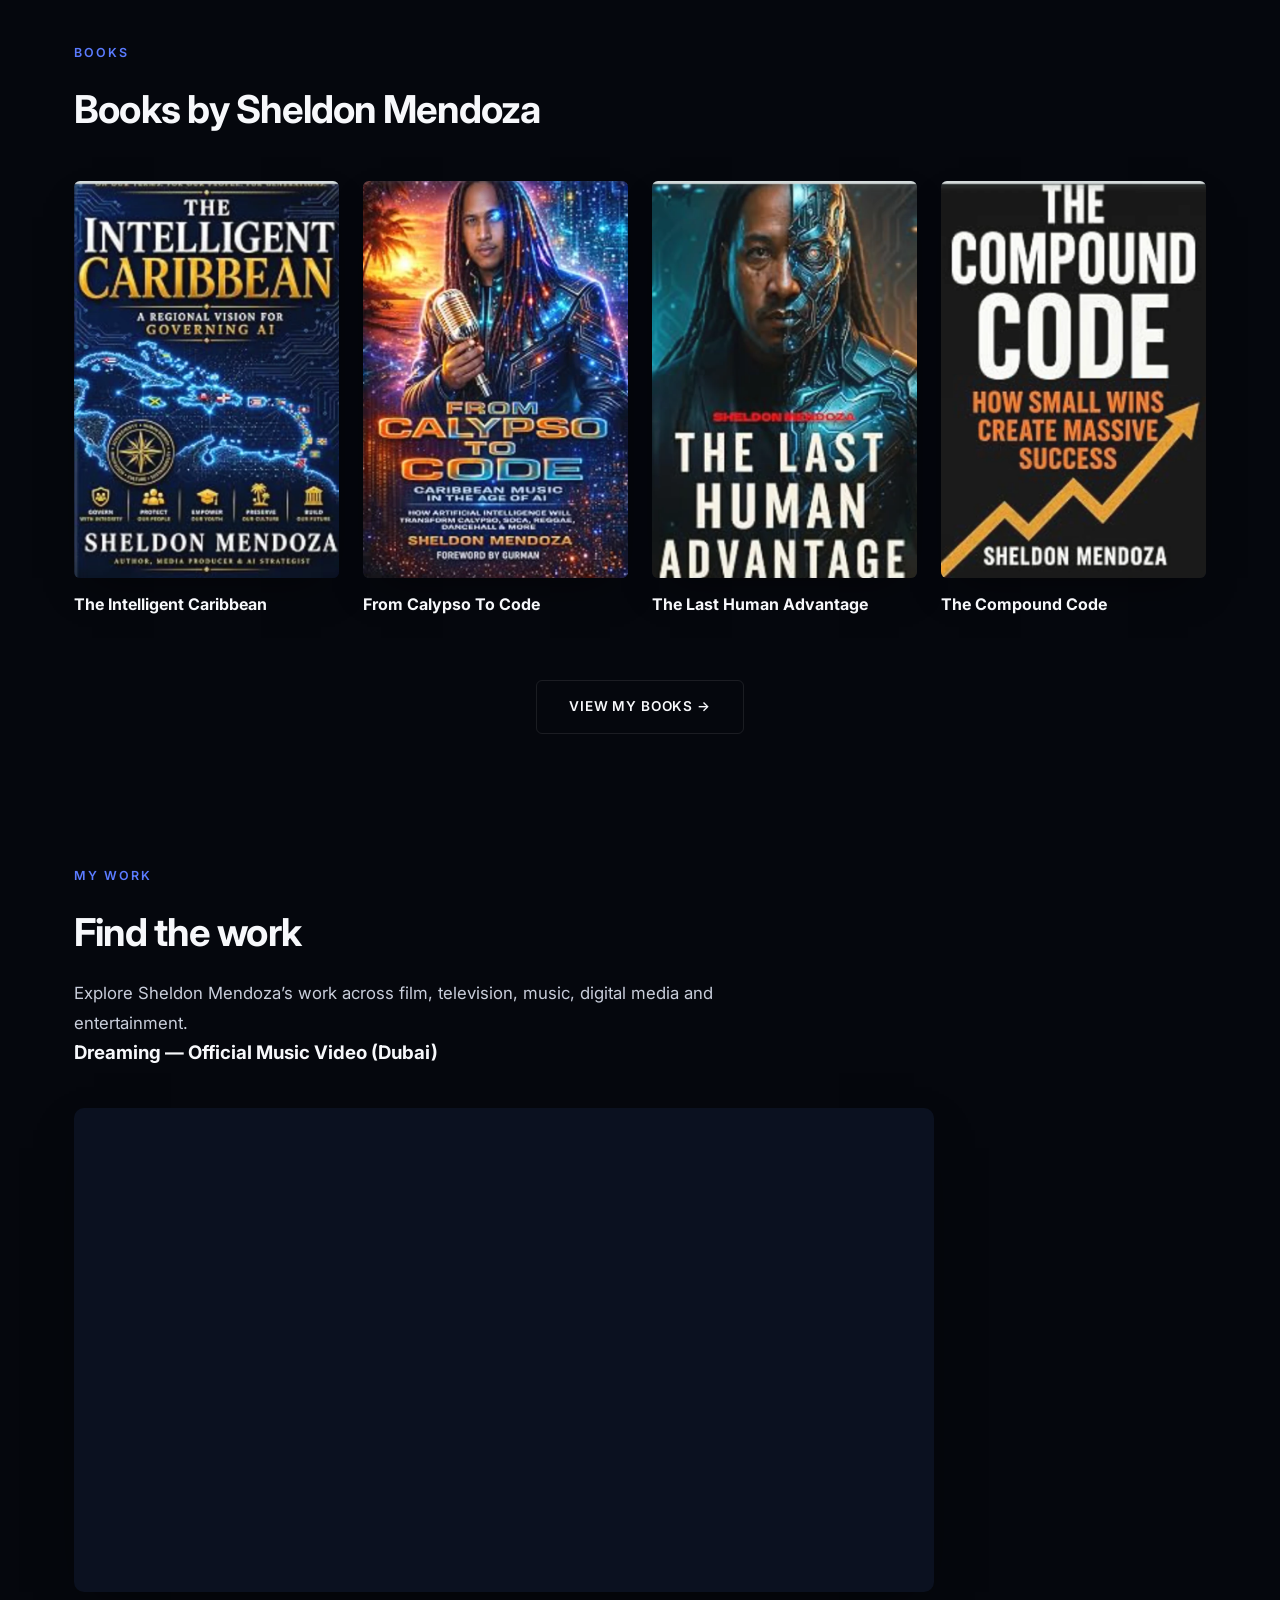
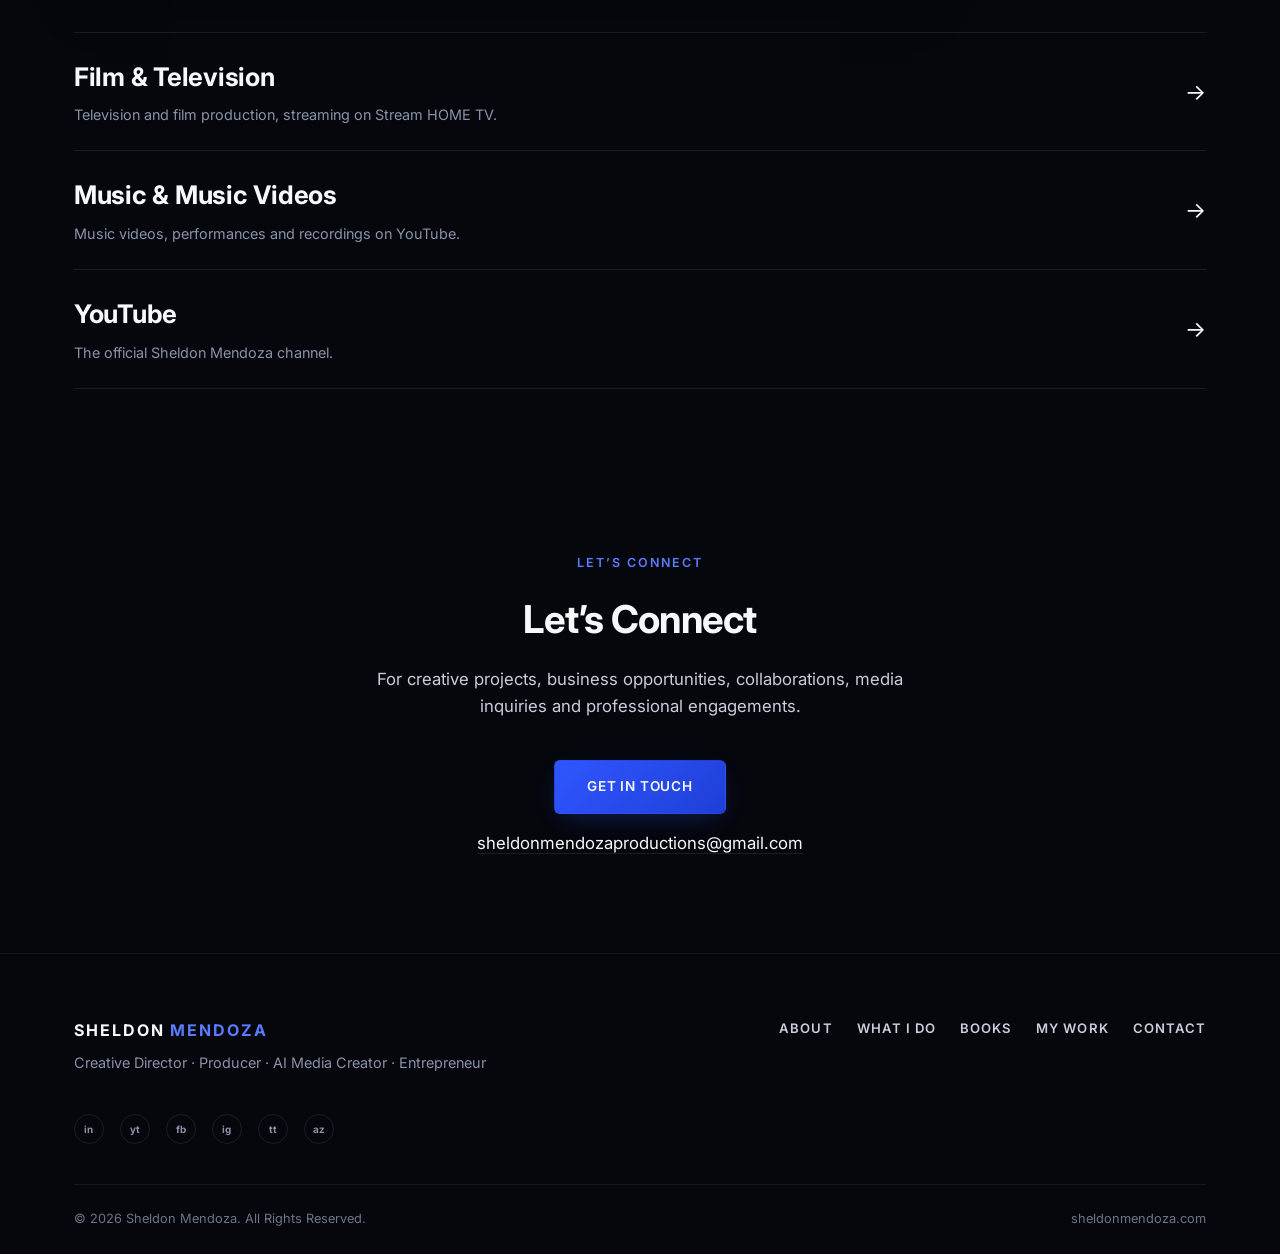
==== commit 75bcc0eb: "Make Dreaming video playable in My Work section (embed replaces link card)" ====
--- a/index.html
+++ b/index.html
@@ -252,14 +252,20 @@
         <p class="split-body" style="margin-top: var(--space-2); max-width: 60ch; color: var(--white-dim); font-size: 1.05rem; line-height: 1.75;">
           Explore Sheldon Mendoza&rsquo;s work across film, television, music, digital media and entertainment.
         </p>
+        <h3>Dreaming &mdash; Official Music Video (Dubai)</h3>
+        <div class="video-embed-wrap">
+          <div class="video-embed">
+            <iframe
+              src="https://www.youtube.com/embed/WZ5BmHQmxX8"
+              title="Sheldon Mendoza &mdash; Dreaming (Official Music Video)"
+              loading="lazy"
+              allow="accelerometer; clipboard-write; encrypted-media; gyroscope; picture-in-picture; web-share"
+              referrerpolicy="strict-origin-when-cross-origin"
+              allowfullscreen
+            ></iframe>
+          </div>
+        </div>
         <div class="work-links">
-          <a class="work-link" href="https://www.youtube.com/watch?v=WZ5BmHQmxX8" target="_blank" rel="noopener noreferrer">
-            <span>
-              <span class="label">Dreaming &mdash; Official Music Video</span>
-              <span class="desc">Sheldon Mendoza&rsquo;s &lsquo;Dreaming&rsquo; music video (Dubai), directed by Kadeem Sobers.</span>
-            </span>
-            <span class="arrow" aria-hidden="true">&rarr;</span>
-          </a>
           <a class="work-link" href="https://www.streamhometv.com" target="_blank" rel="noopener noreferrer">
             <span>
               <span class="label">Film &amp; Television</span>
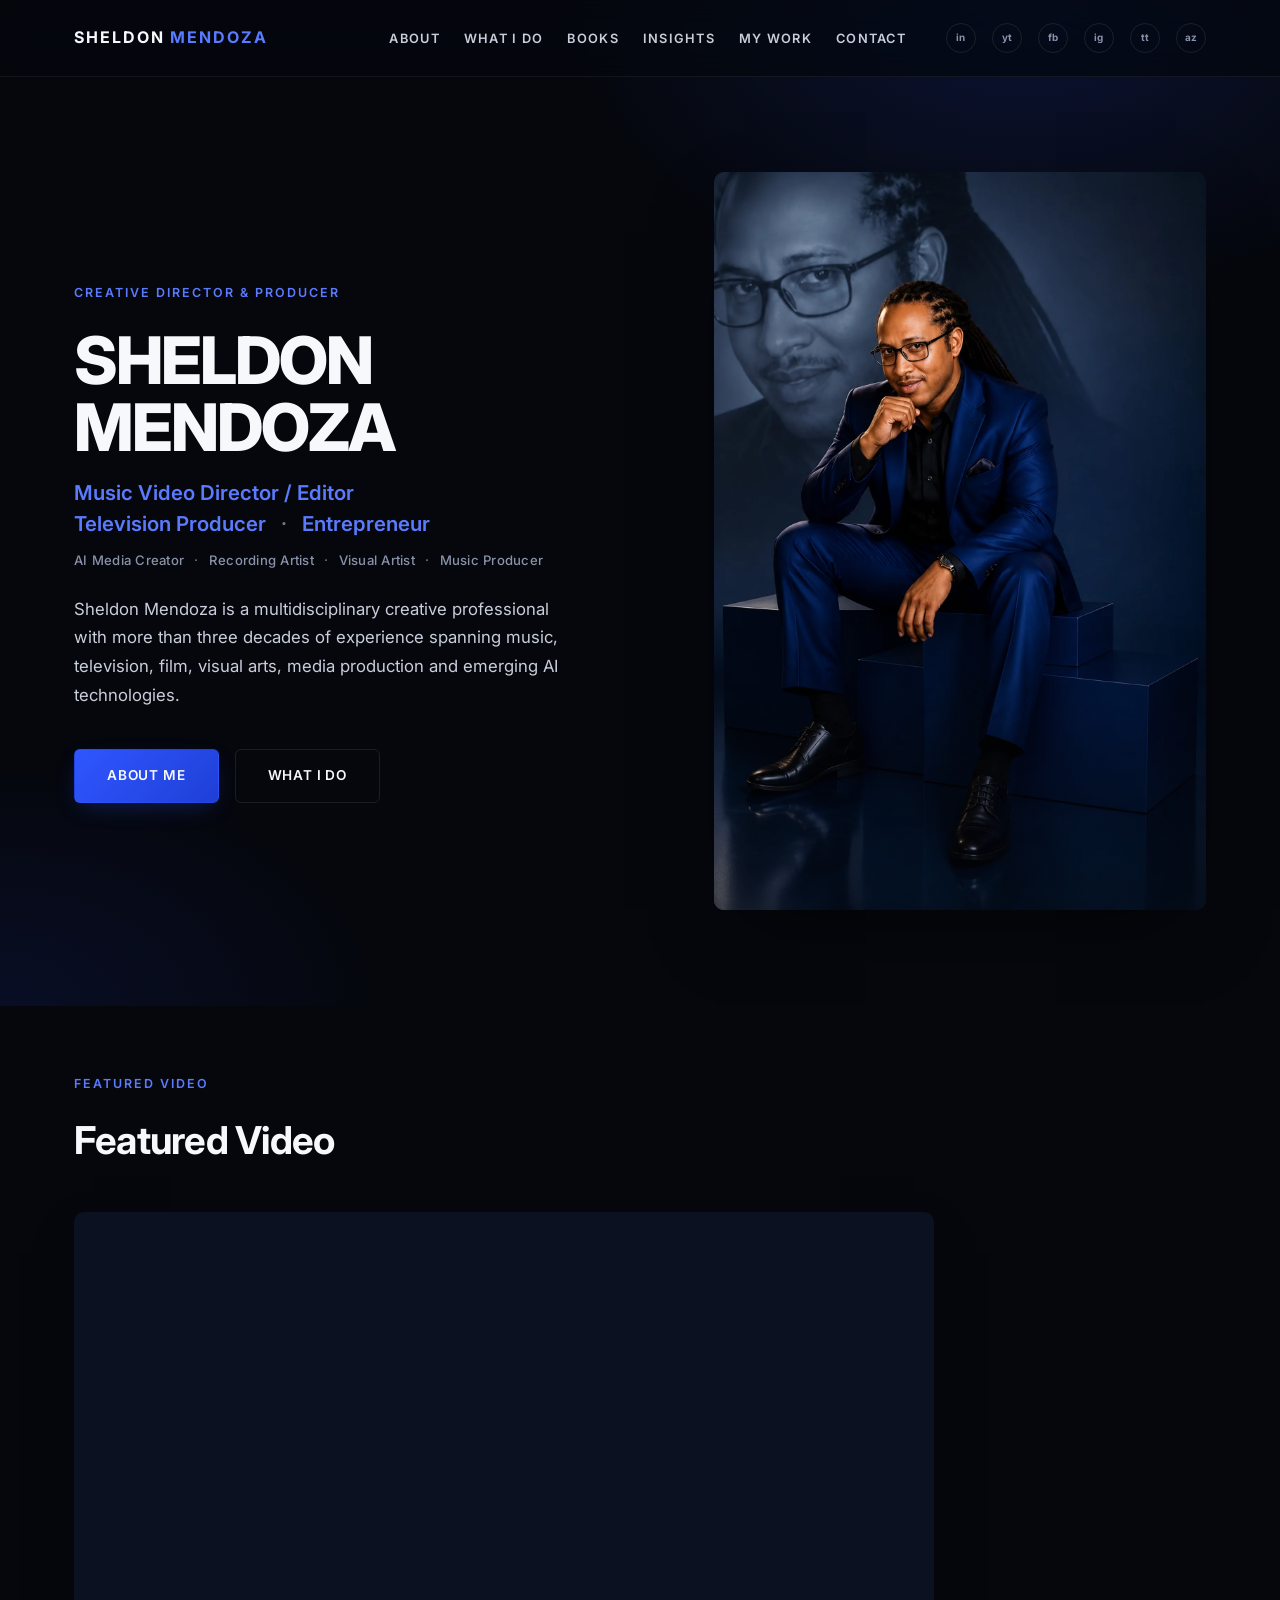
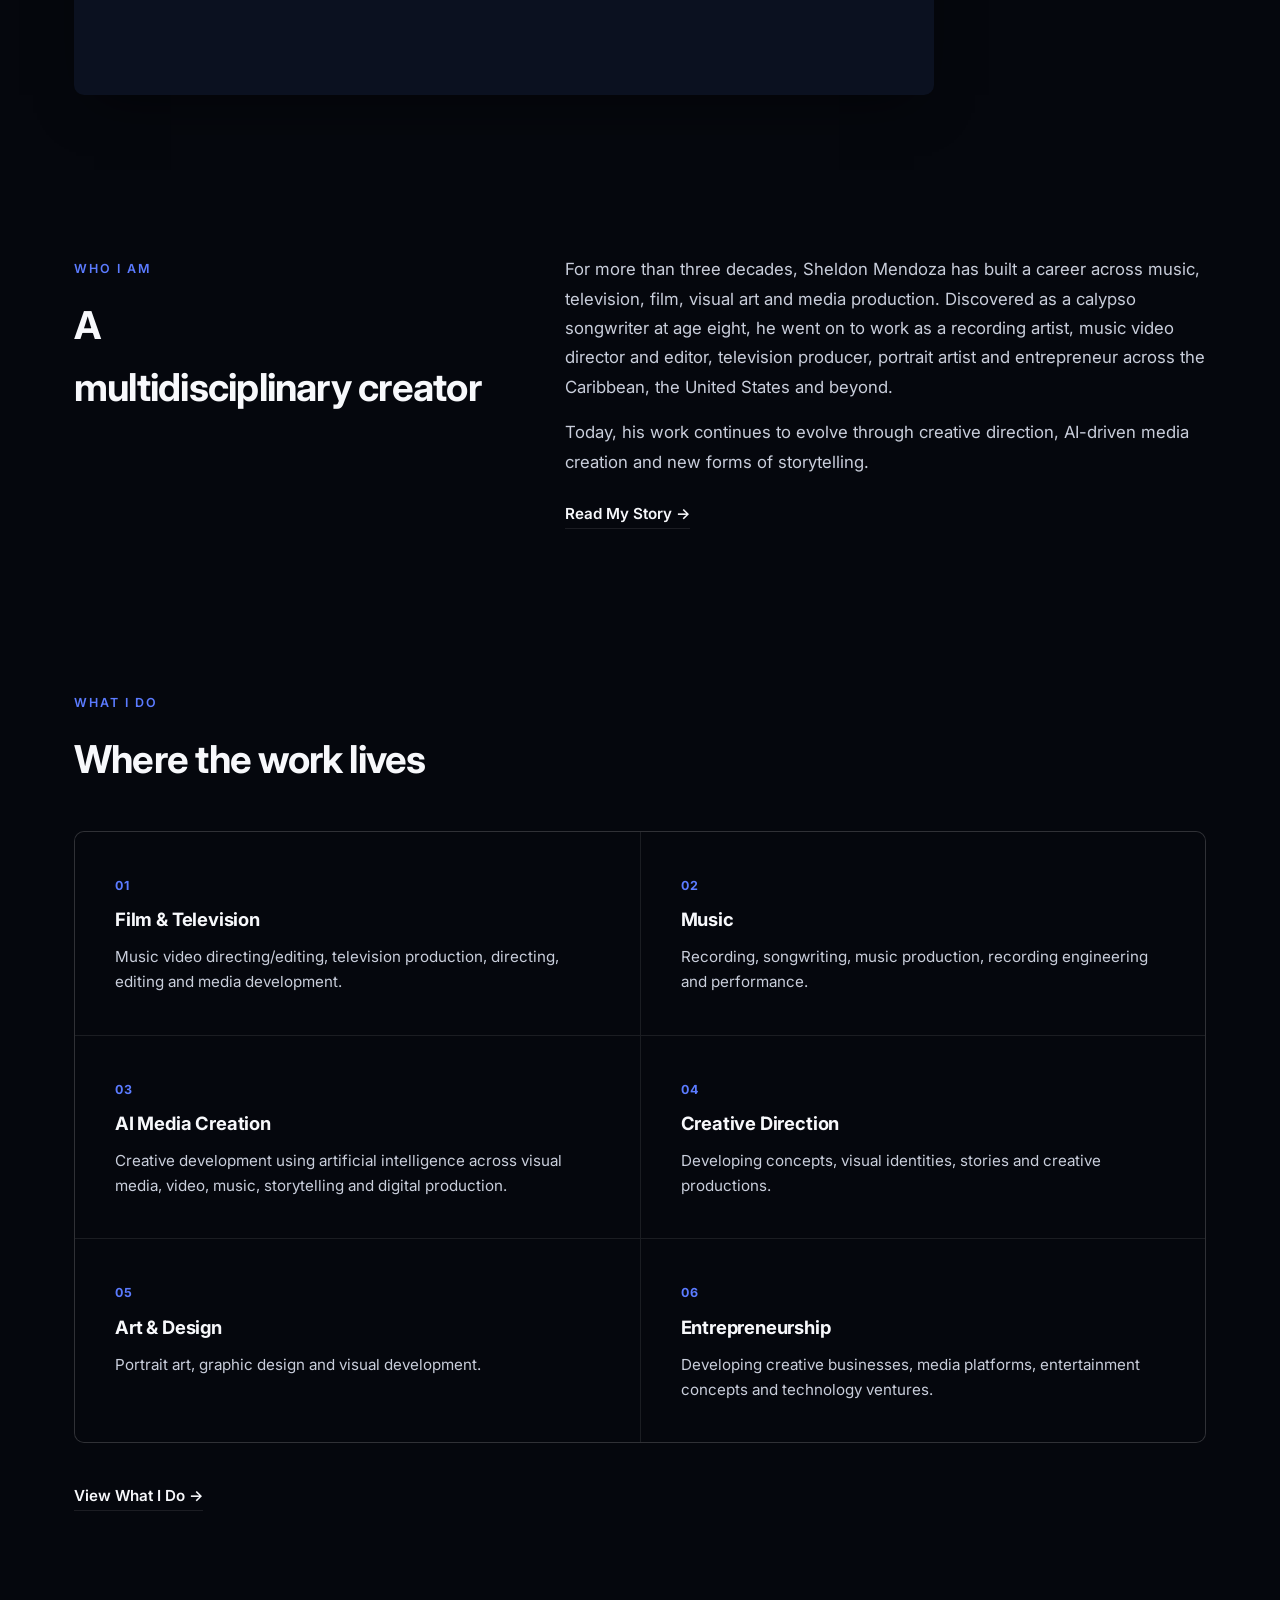
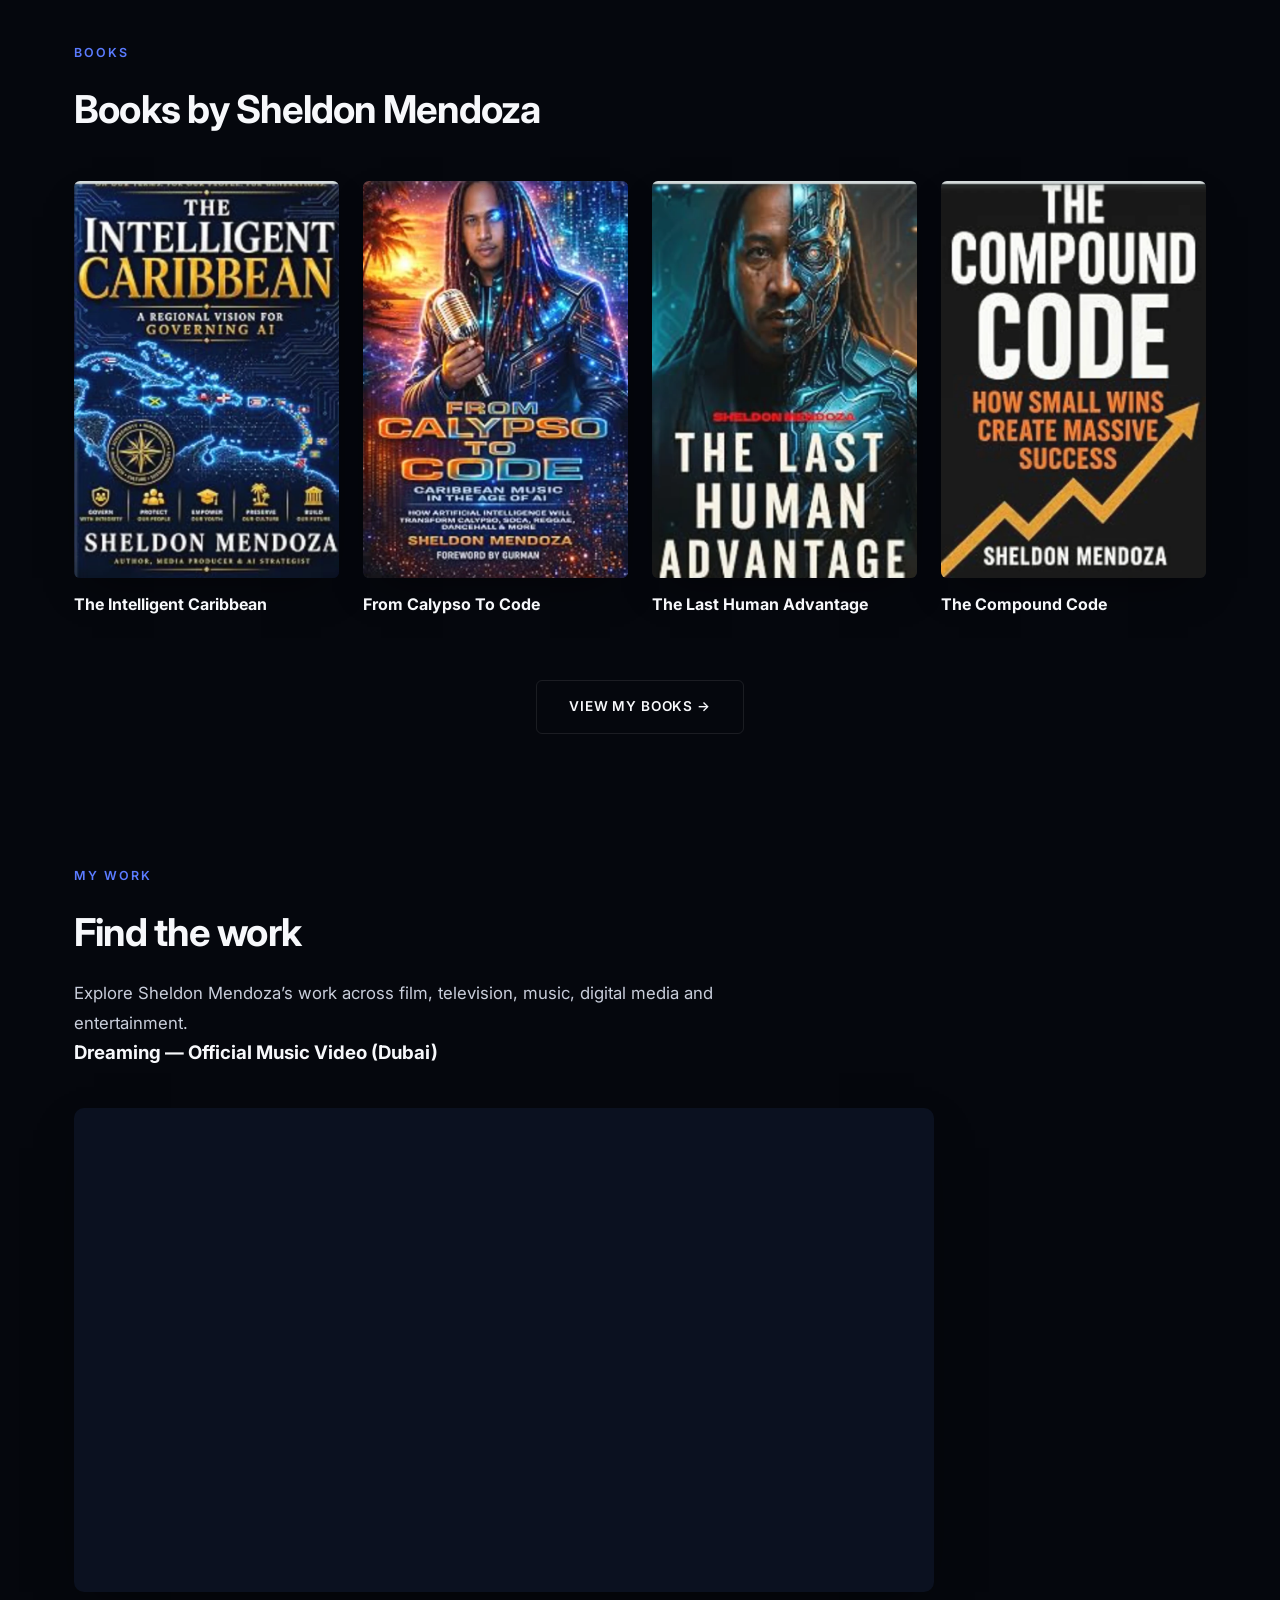
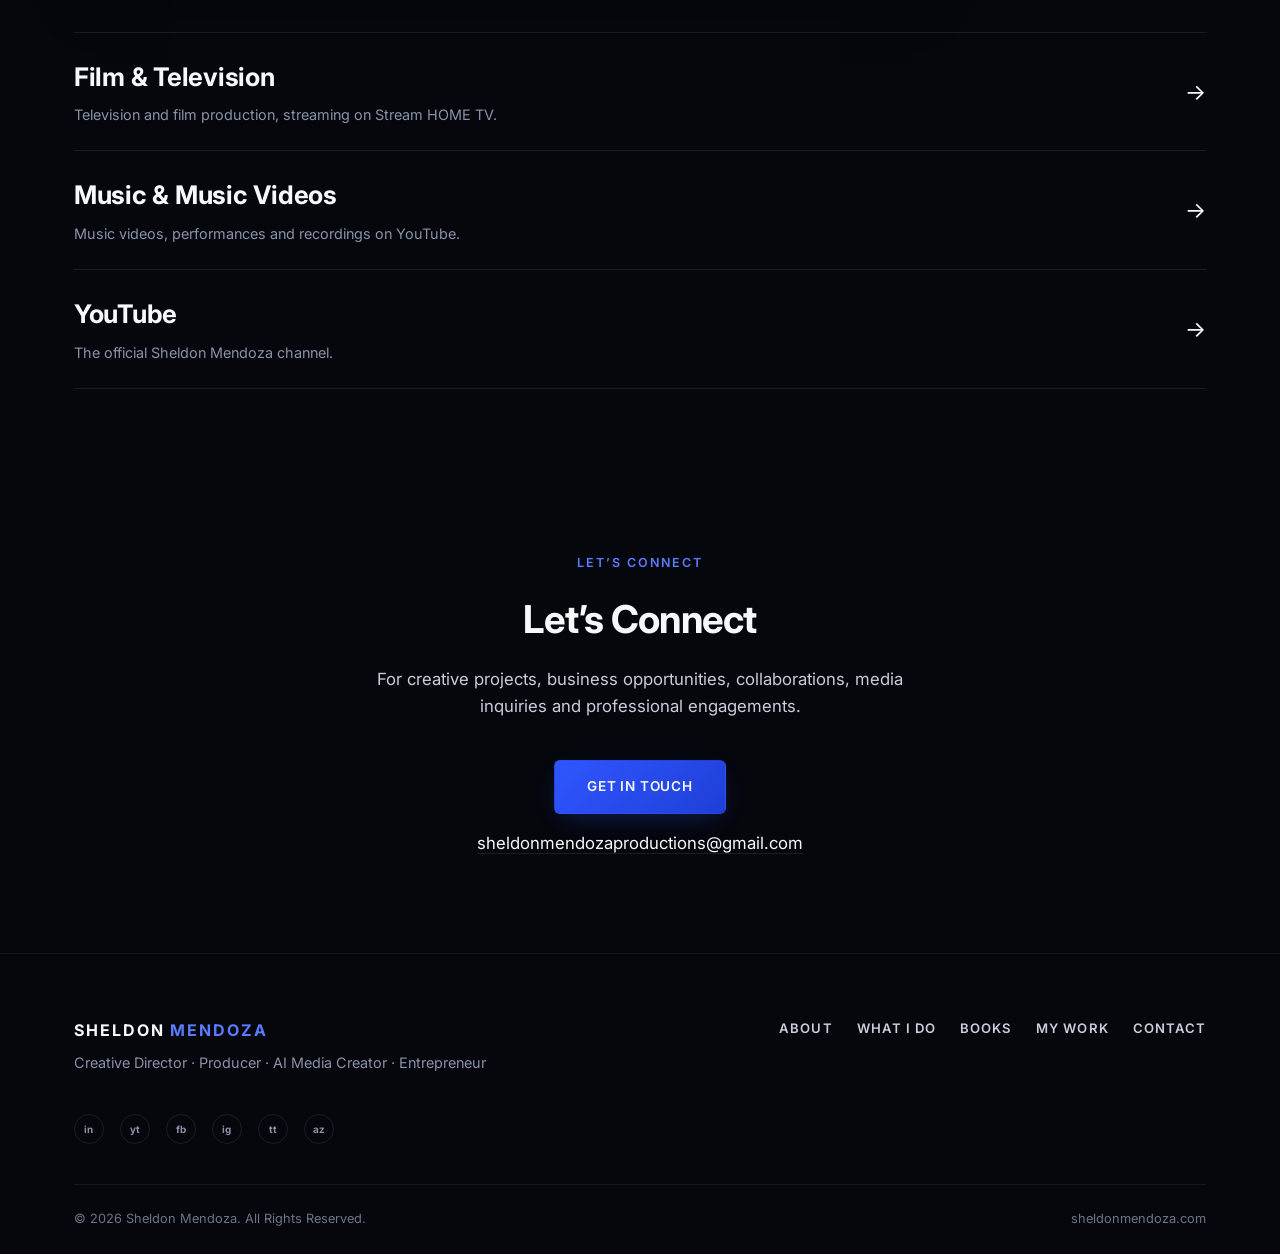
==== commit 05a2809a: "Add Person structured data; trim homepage description" ====
--- a/index.html
+++ b/index.html
@@ -4,14 +4,14 @@
 <meta charset="UTF-8">
 <meta name="viewport" content="width=device-width, initial-scale=1.0">
 <title>Sheldon Mendoza | Creative Director, Producer & AI Media Creator</title>
-<meta name="description" content="Sheldon Mendoza is a Trinidadian creative director, producer, music video director/editor, television producer, recording artist, visual artist, entrepreneur and AI media creator.">
+<meta name="description" content="Trinidadian creative director, producer and music video director/editor across television, music and AI media — author of four books on AI and creativity.">
 <link rel="canonical" href="https://www.sheldonmendoza.com/">
 
 <!-- Open Graph -->
 <meta property="og:type" content="website">
 <meta property="og:site_name" content="Sheldon Mendoza">
 <meta property="og:title" content="Sheldon Mendoza | Creative Director, Producer & AI Media Creator">
-<meta property="og:description" content="Sheldon Mendoza is a Trinidadian creative director, producer, music video director/editor, television producer, recording artist, visual artist, entrepreneur and AI media creator.">
+<meta property="og:description" content="Trinidadian creative director, producer and music video director/editor across television, music and AI media — author of four books on AI and creativity.">
 <meta property="og:url" content="https://www.sheldonmendoza.com/">
 <meta property="og:image" content="https://www.sheldonmendoza.com/images/social-share.jpg">
 <meta property="og:image:width" content="1200">
@@ -20,7 +20,7 @@
 <!-- Twitter -->
 <meta name="twitter:card" content="summary_large_image">
 <meta name="twitter:title" content="Sheldon Mendoza | Creative Director, Producer & AI Media Creator">
-<meta name="twitter:description" content="Sheldon Mendoza is a Trinidadian creative director, producer, music video director/editor, television producer, recording artist, visual artist, entrepreneur and AI media creator.">
+<meta name="twitter:description" content="Trinidadian creative director, producer and music video director/editor across television, music and AI media — author of four books on AI and creativity.">
 <meta name="twitter:image" content="https://www.sheldonmendoza.com/images/social-share.jpg">
 
 <!-- Icons -->
@@ -37,6 +37,26 @@
 <link href="https://fonts.googleapis.com/css2?family=Inter:wght@400;500;600;700;800&display=swap" rel="stylesheet">
 
 <link rel="stylesheet" href="/css/styles.css">
+
+  <script type="application/ld+json">
+{
+  "@context": "https://schema.org",
+  "@type": "Person",
+  "name": "Sheldon Mendoza",
+  "url": "https://www.sheldonmendoza.com/",
+  "image": "https://www.sheldonmendoza.com/images/portrait-about.jpg",
+  "jobTitle": "Creative Director, Producer & AI Media Creator",
+  "description": "Trinidadian creative director, producer, music video director/editor, television producer, recording artist and AI media creator.",
+  "sameAs": [
+    "https://www.youtube.com/sheldonmendoza",
+    "https://www.instagram.com/sheldon_mendoza",
+    "https://www.facebook.com/sheldonmendoza",
+    "https://www.linkedin.com/in/sheldon-mendoza-5367085/",
+    "https://www.tiktok.com/@1sheldonmendoza",
+    "https://www.amazon.com/author/sheldonmendoza"
+  ]
+}
+  </script>
 </head>
 <body>
 
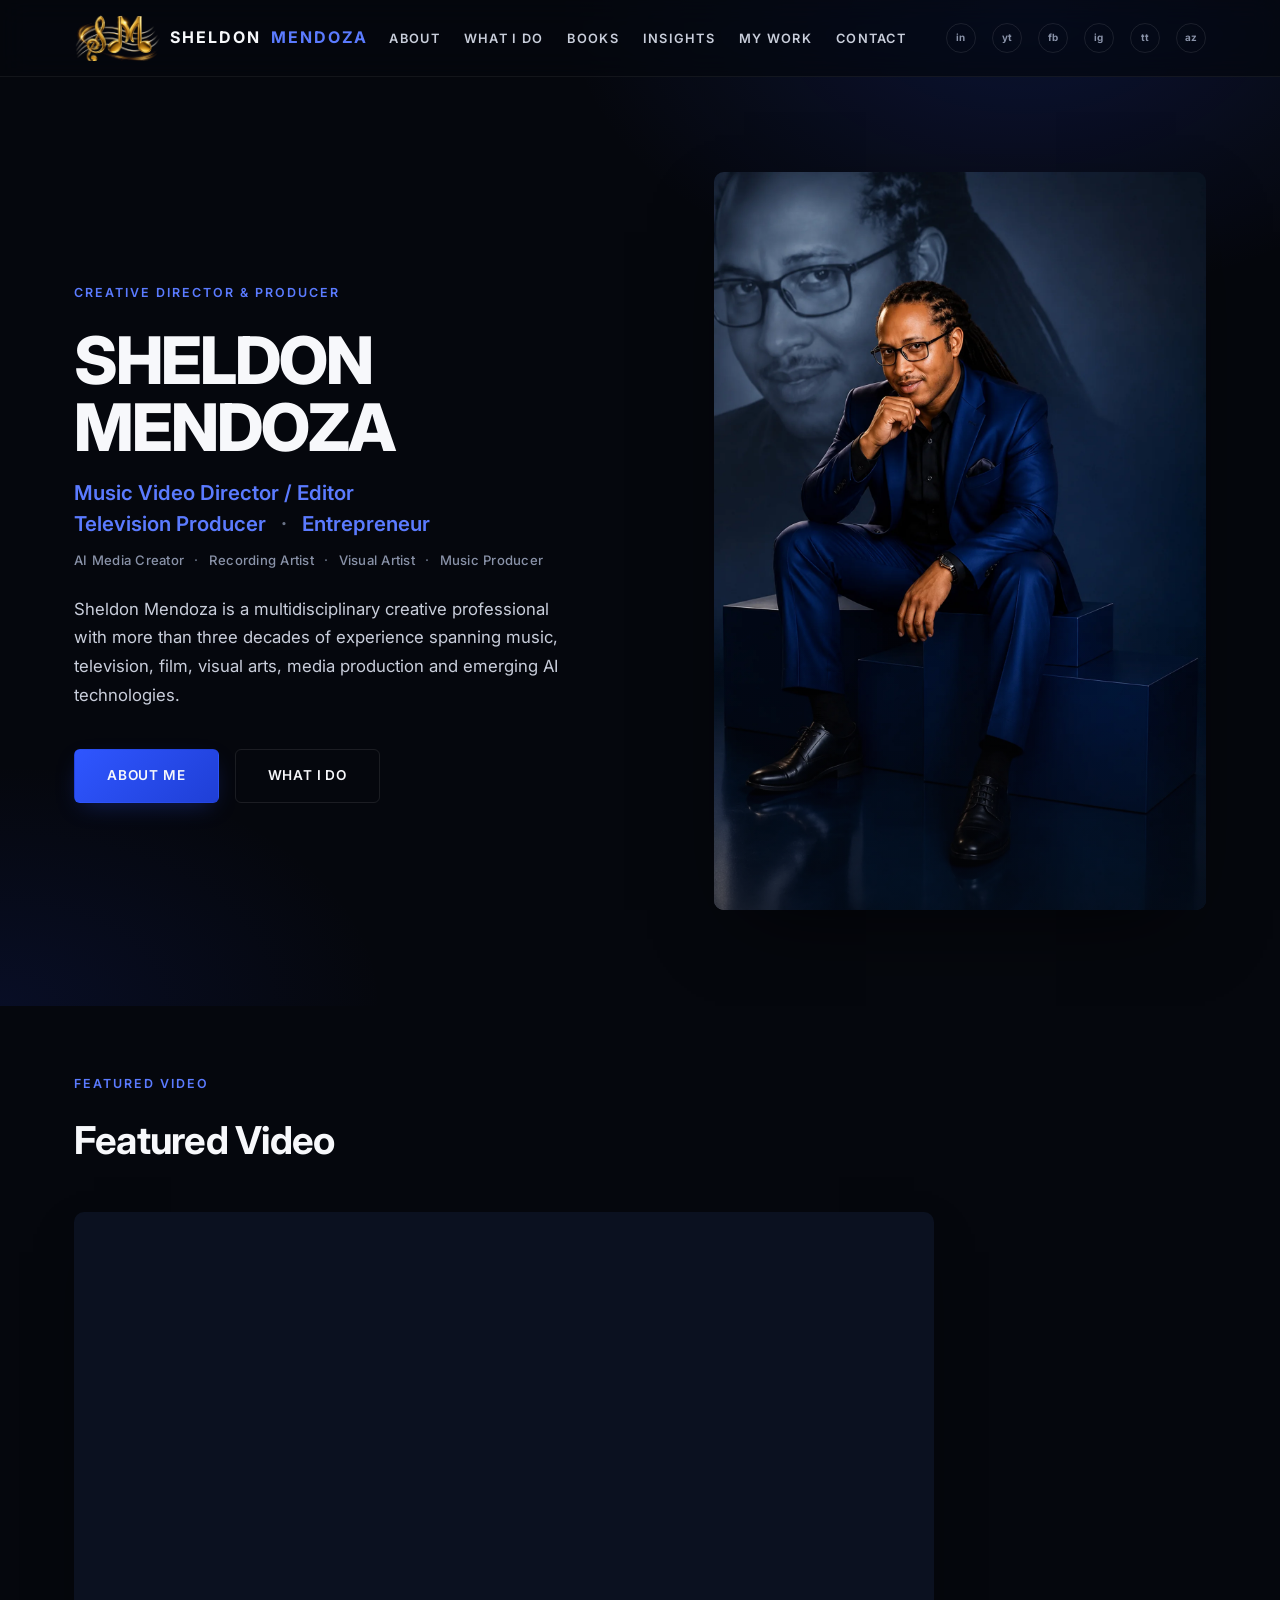
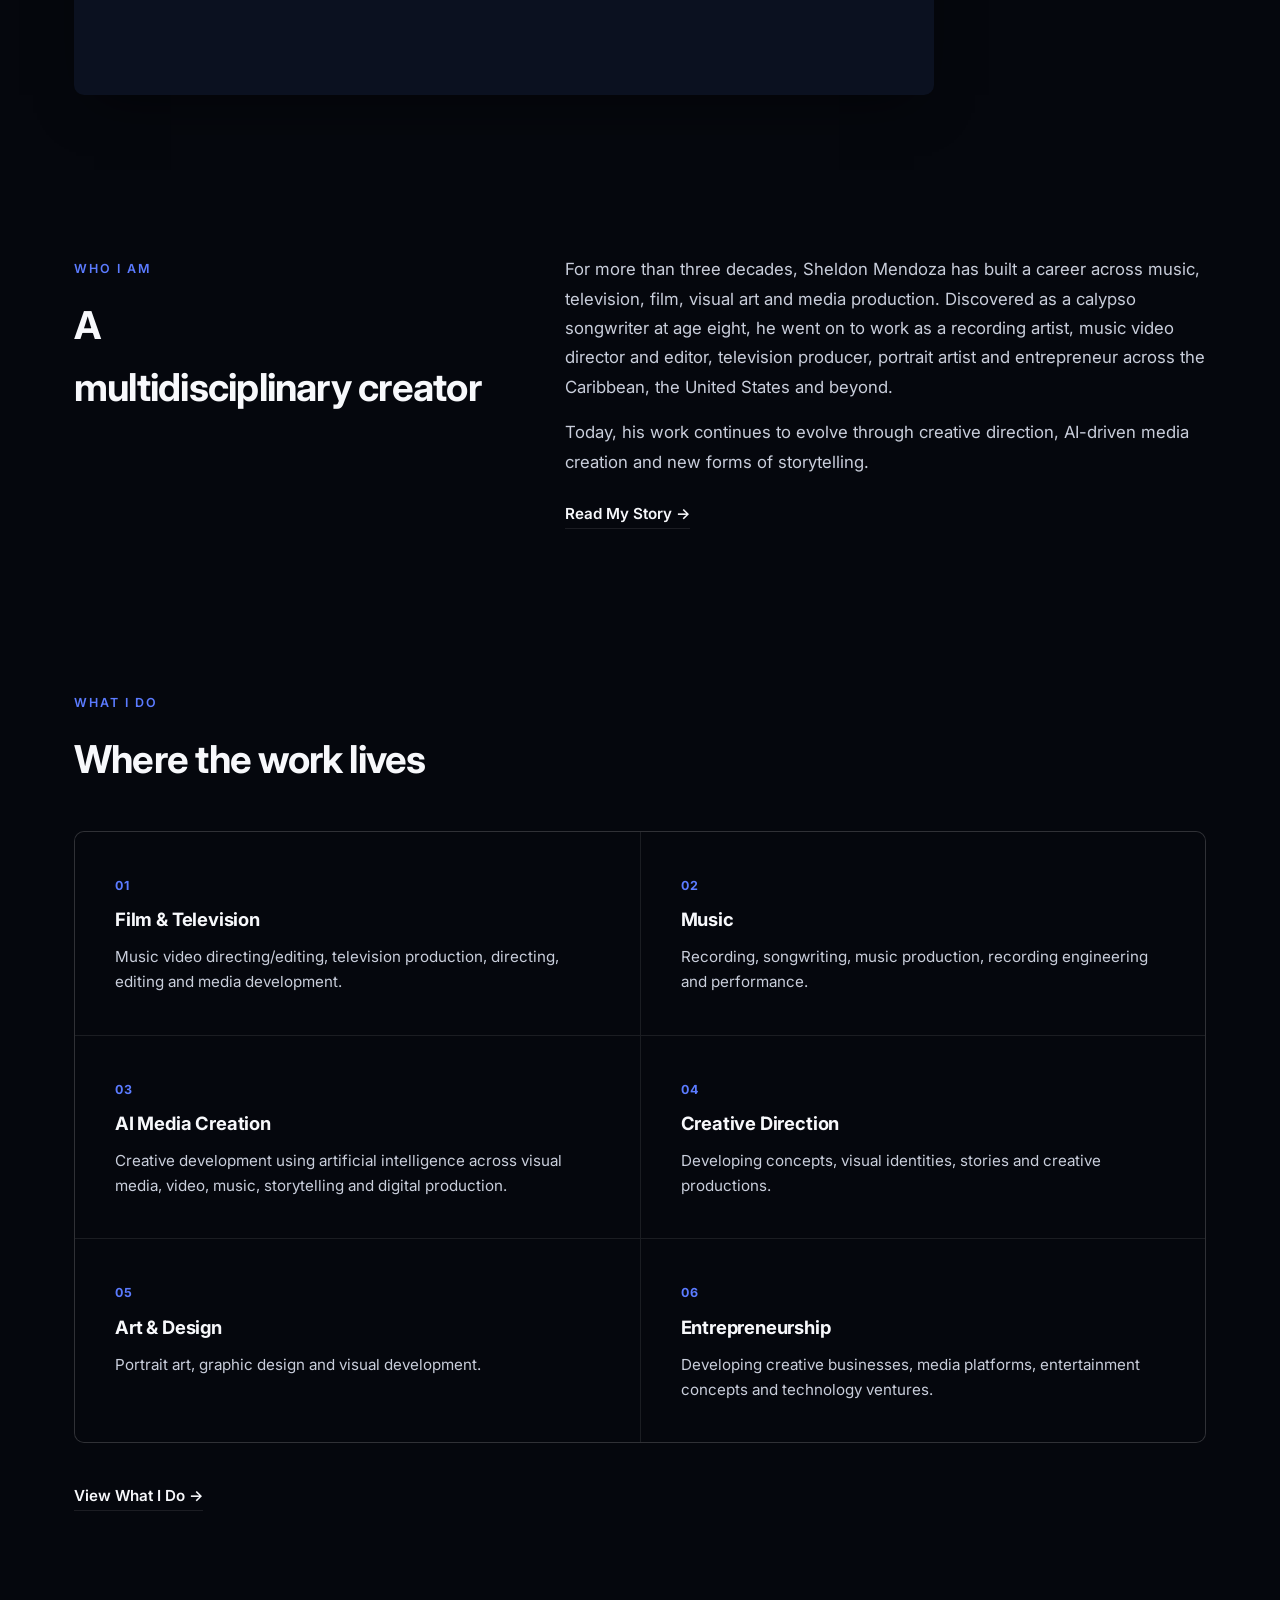
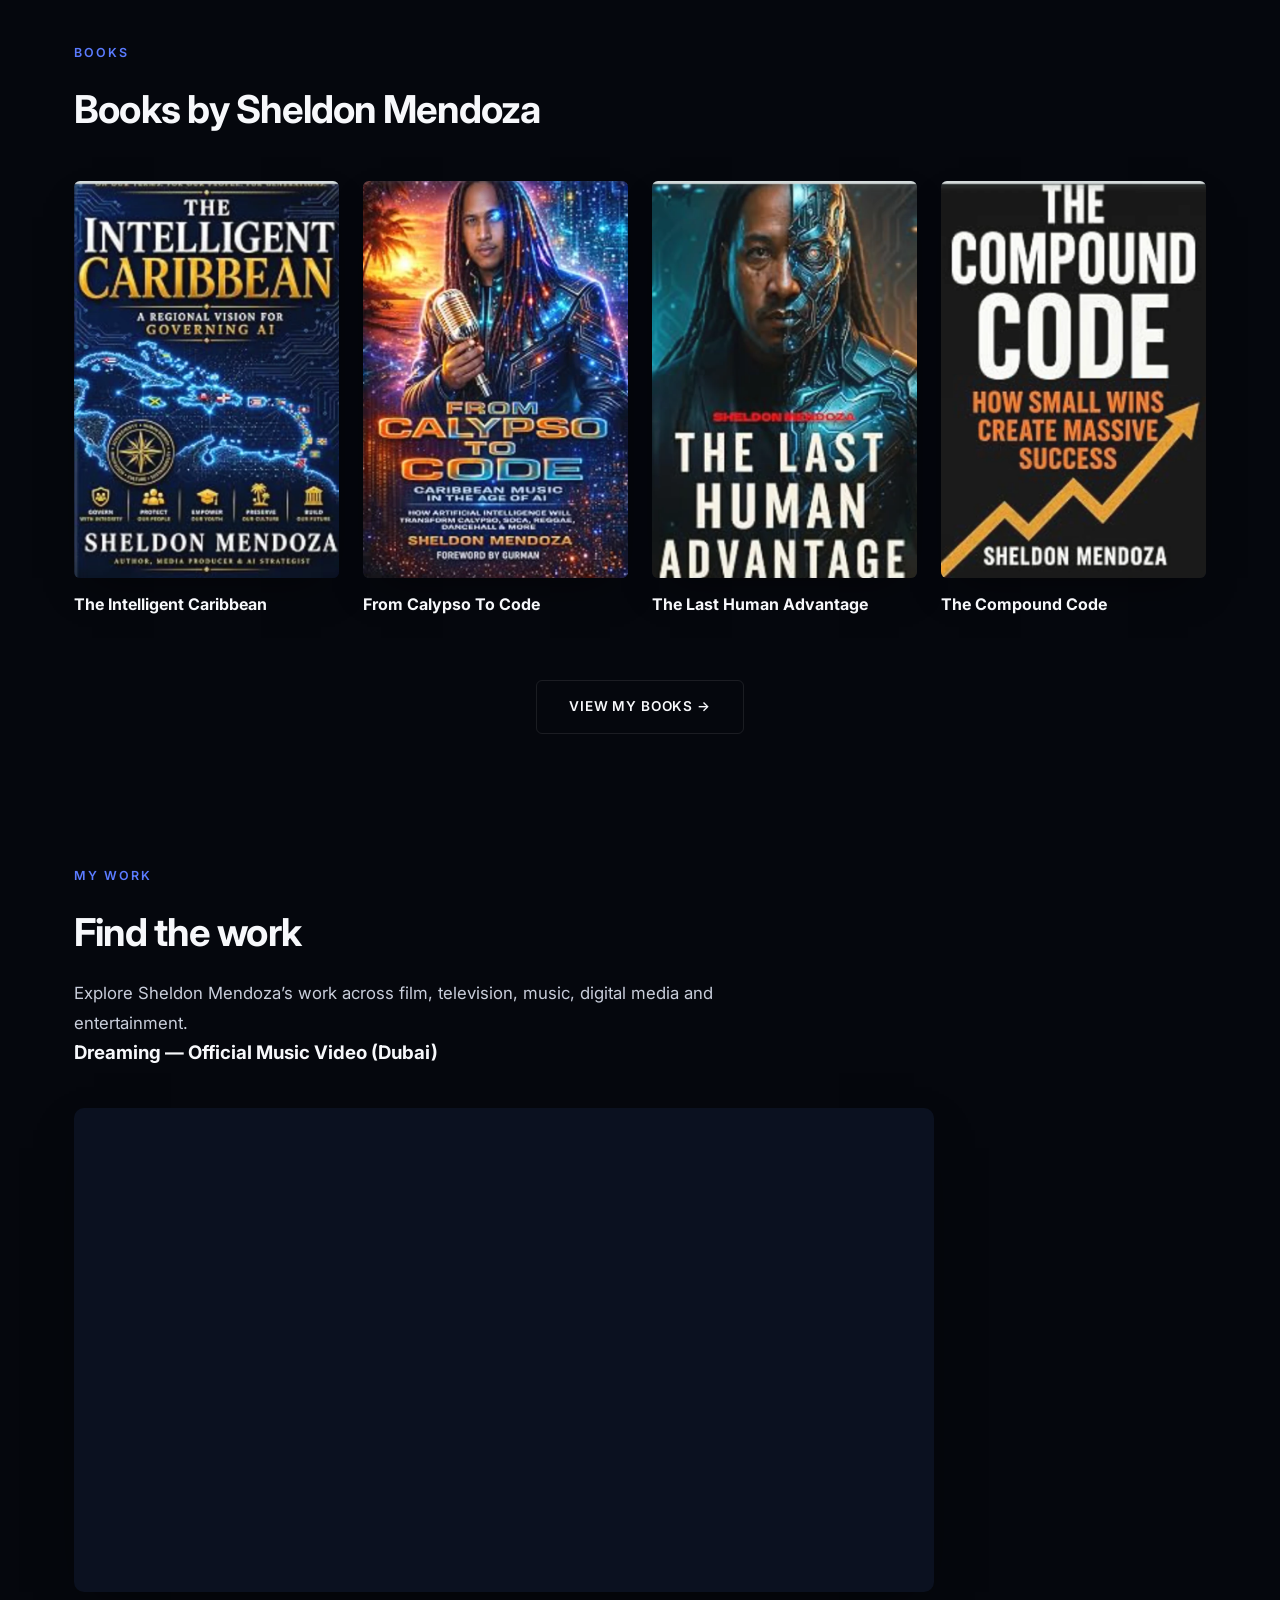
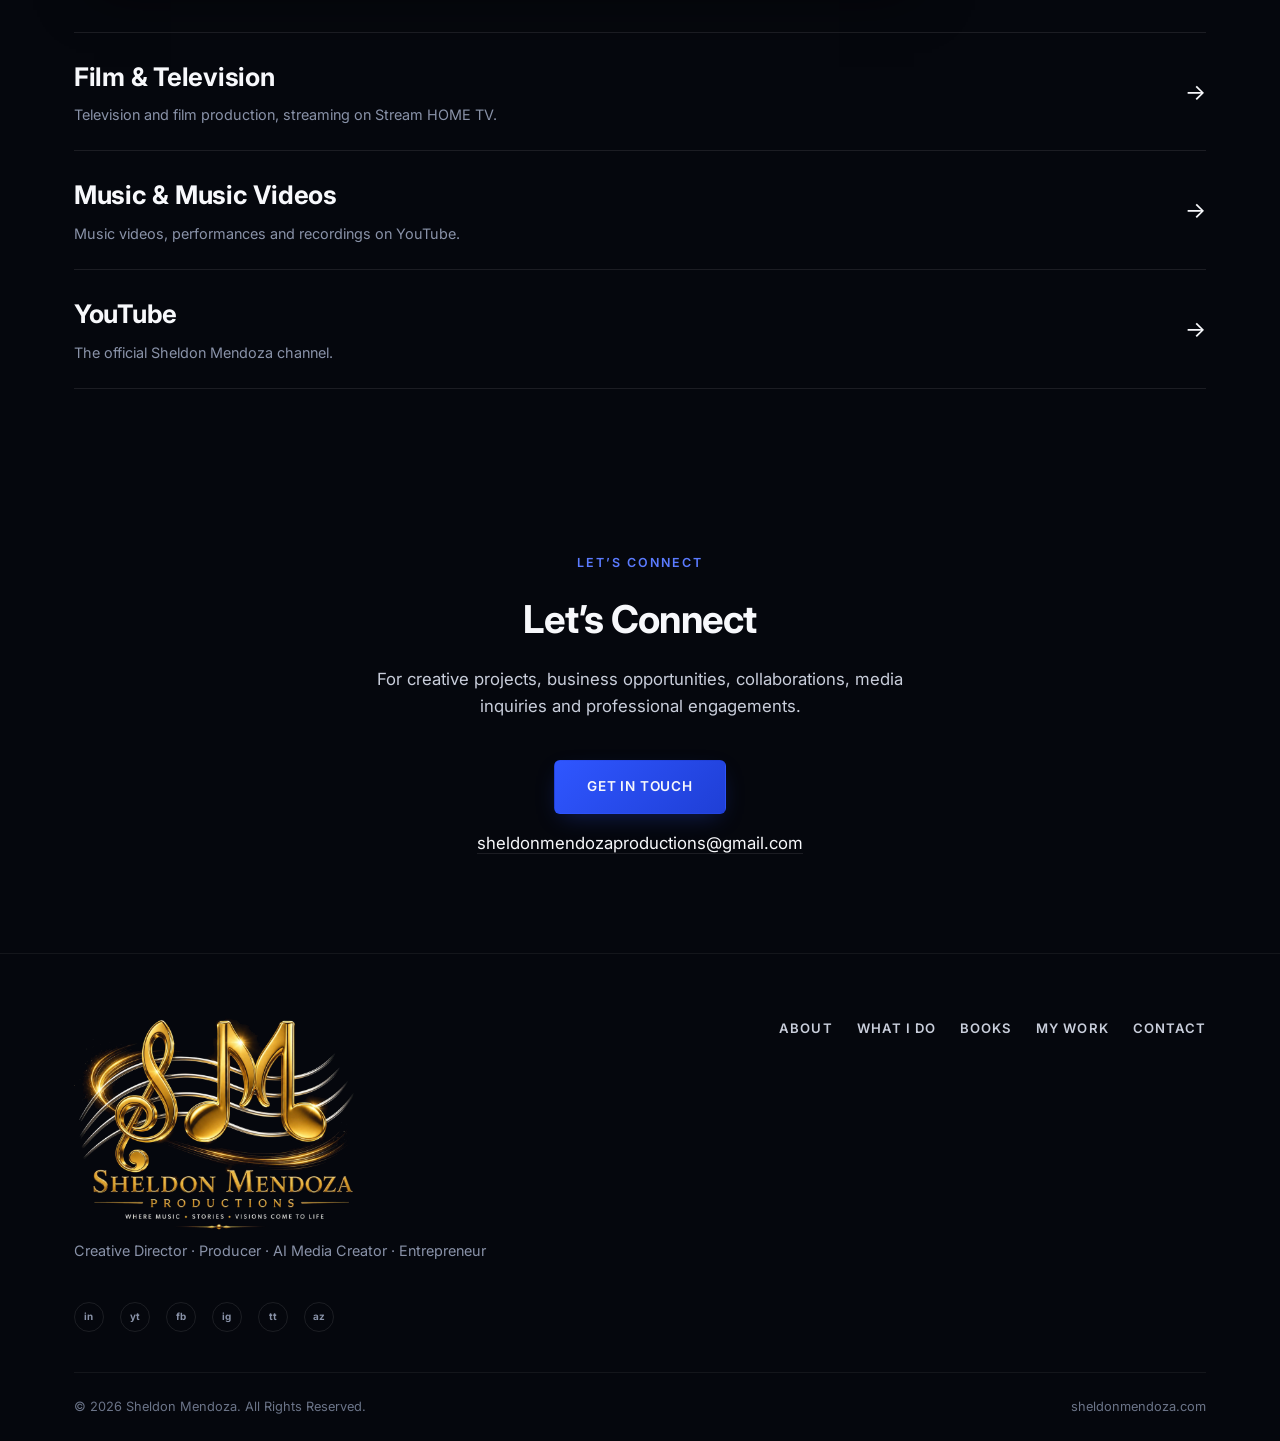
==== commit 3c6363b0: "Add Sheldon Mendoza Productions logo to site header and footer" ====
--- a/index.html
+++ b/index.html
@@ -63,7 +63,7 @@
   <a href="#main" class="skip-link">Skip to content</a>
   <header class="site-header">
     <div class="container">
-      <a href="/" class="brand">SHELDON <span>MENDOZA</span></a>
+      <a href="/" class="brand"><img class="brand-logo" src="/images/logo-sm.webp" alt="" width="86" height="46">SHELDON <span>MENDOZA</span></a>
       <nav class="main-nav" id="primary-nav" aria-label="Primary">
         <ul class="nav-links"><li><a href="/about/">About</a></li><li><a href="/what-i-do/">What I Do</a></li><li><a href="/books/">Books</a></li><li><a href="/insights/">Insights</a></li><li><a href="/my-work/">My Work</a></li><li><a href="/contact/">Contact</a></li></ul>
         <div class="nav-social" aria-label="Social links"><a href="https://www.linkedin.com/in/sheldon-mendoza-5367085/" class="icon-badge" target="_blank" rel="noopener noreferrer" aria-label="LinkedIn (opens in new tab)">in</a><a href="https://www.youtube.com/sheldonmendoza" class="icon-badge" target="_blank" rel="noopener noreferrer" aria-label="YouTube (opens in new tab)">yt</a><a href="https://www.facebook.com/sheldonmendoza" class="icon-badge" target="_blank" rel="noopener noreferrer" aria-label="Facebook (opens in new tab)">fb</a><a href="https://www.instagram.com/sheldon_mendoza" class="icon-badge" target="_blank" rel="noopener noreferrer" aria-label="Instagram (opens in new tab)">ig</a><a href="https://www.tiktok.com/@1sheldonmendoza" class="icon-badge" target="_blank" rel="noopener noreferrer" aria-label="TikTok (opens in new tab)">tt</a><a href="https://www.amazon.com/author/sheldonmendoza" class="icon-badge" target="_blank" rel="noopener noreferrer" aria-label="Amazon Author Page (opens in new tab)">az</a></div>
@@ -335,7 +335,7 @@
     <div class="container">
       <div class="footer-top">
         <div class="footer-brand">
-          <a href="/" class="brand">SHELDON <span>MENDOZA</span></a>
+          <a href="/" class="brand"><img class="footer-logo" src="/images/logo-full.webp" alt="Sheldon Mendoza Productions — Where Music, Stories, Visions Come to Life" width="280" height="213"></a>
           <p class="tagline">Creative Director &middot; Producer &middot; AI Media Creator &middot; Entrepreneur</p>
         </div>
         <nav class="footer-nav" aria-label="Footer">
--- a/css/styles.css
+++ b/css/styles.css
@@ -271,6 +271,9 @@
 }
 
 .brand {
+  display: inline-flex;
+  align-items: center;
+  gap: 0.65rem;
   font-size: 1rem;
   font-weight: 700;
   letter-spacing: 0.12em;
@@ -280,6 +283,25 @@
 
 .brand span {
   color: var(--blue-400);
+}
+
+.brand-logo {
+  height: 46px;
+  width: auto;
+  display: block;
+}
+
+.footer-logo {
+  width: 280px;
+  max-width: 82vw;
+  height: auto;
+  display: block;
+}
+
+@media (max-width: 560px) {
+  .brand-logo {
+    height: 38px;
+  }
 }
 
 .main-nav {
